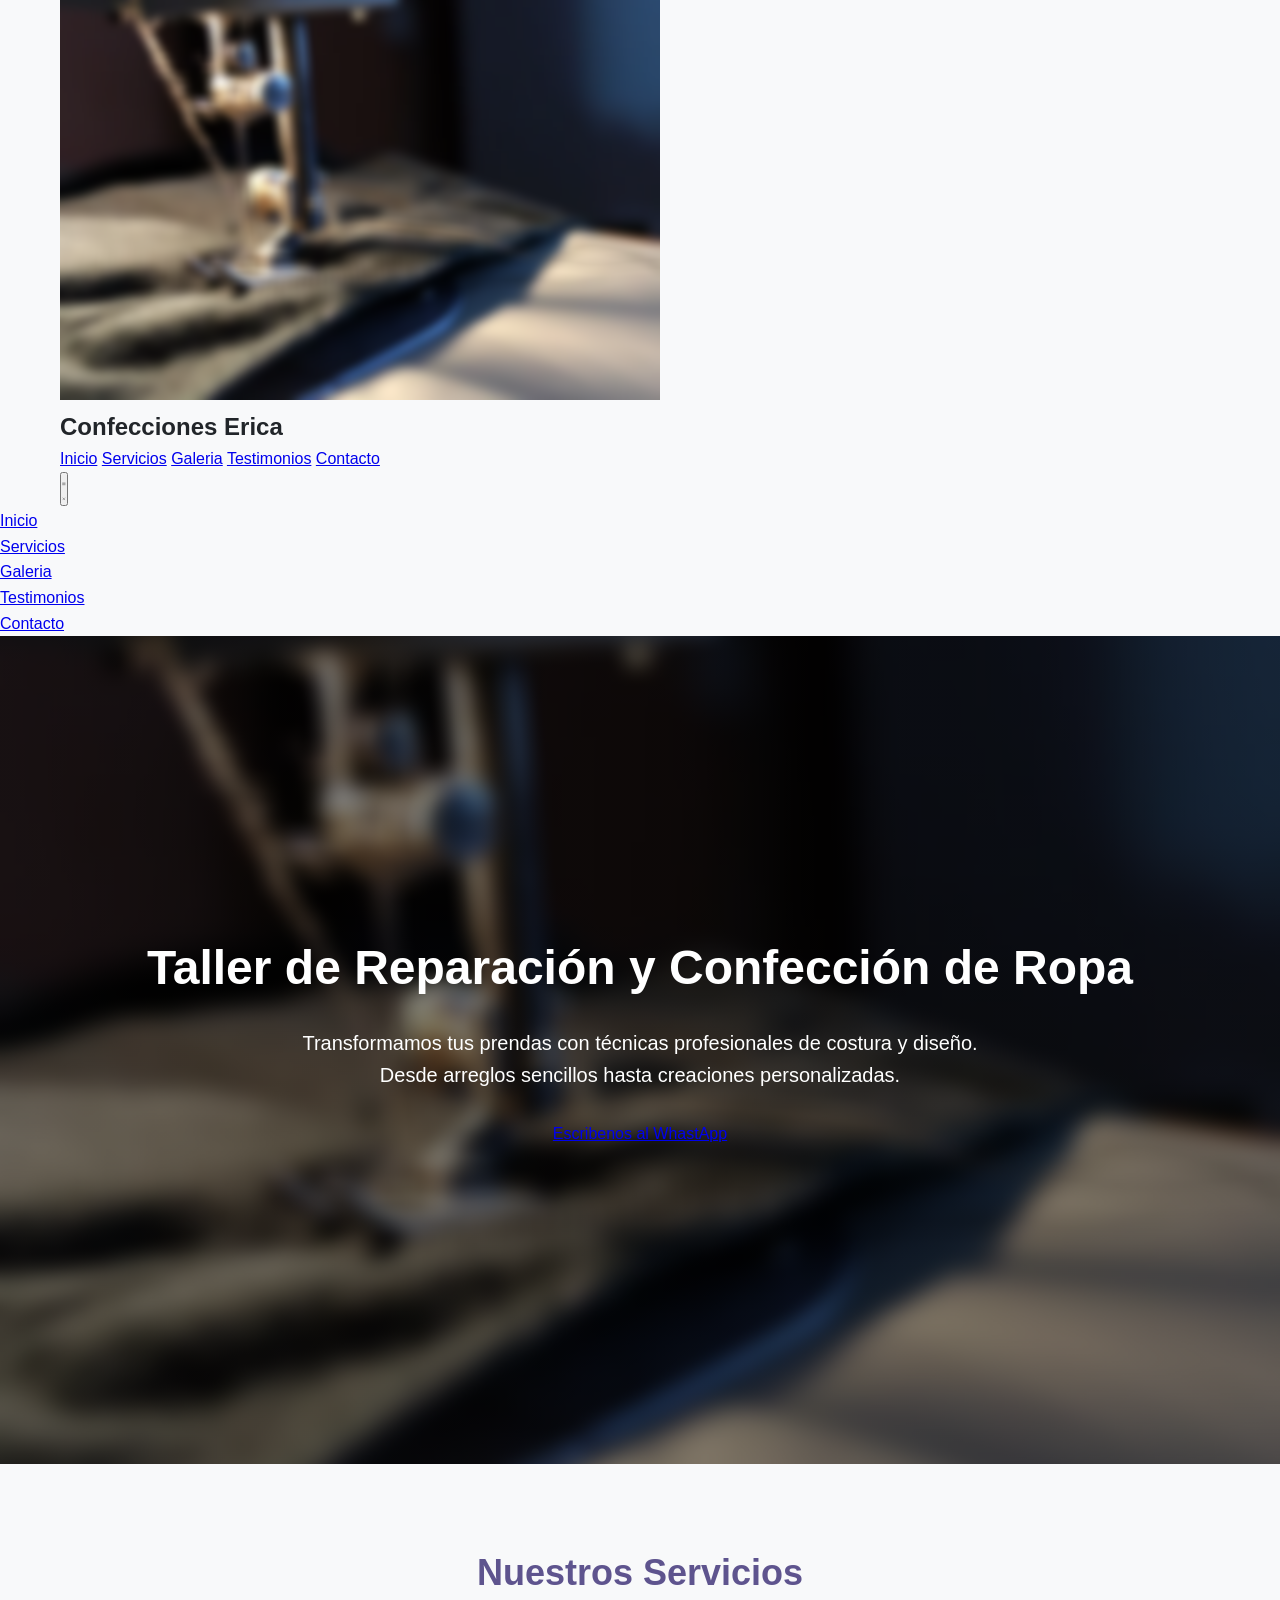
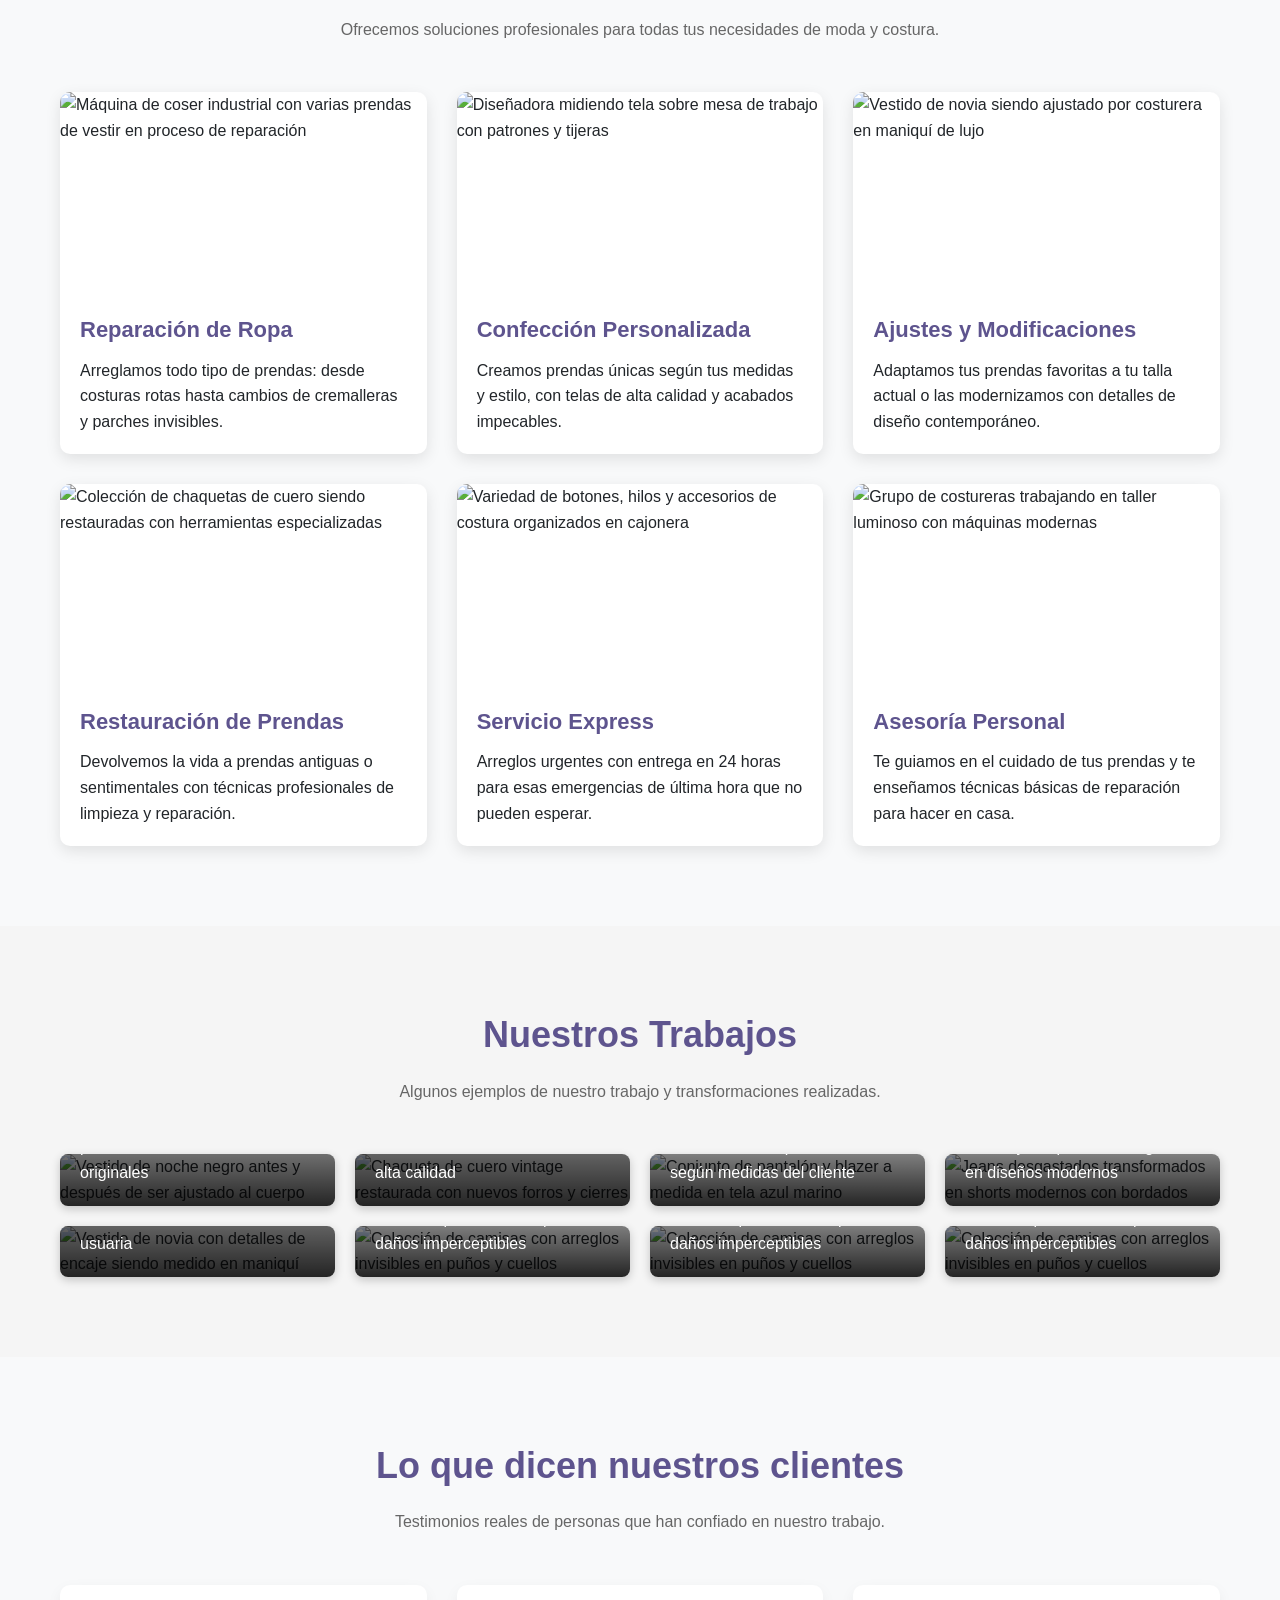
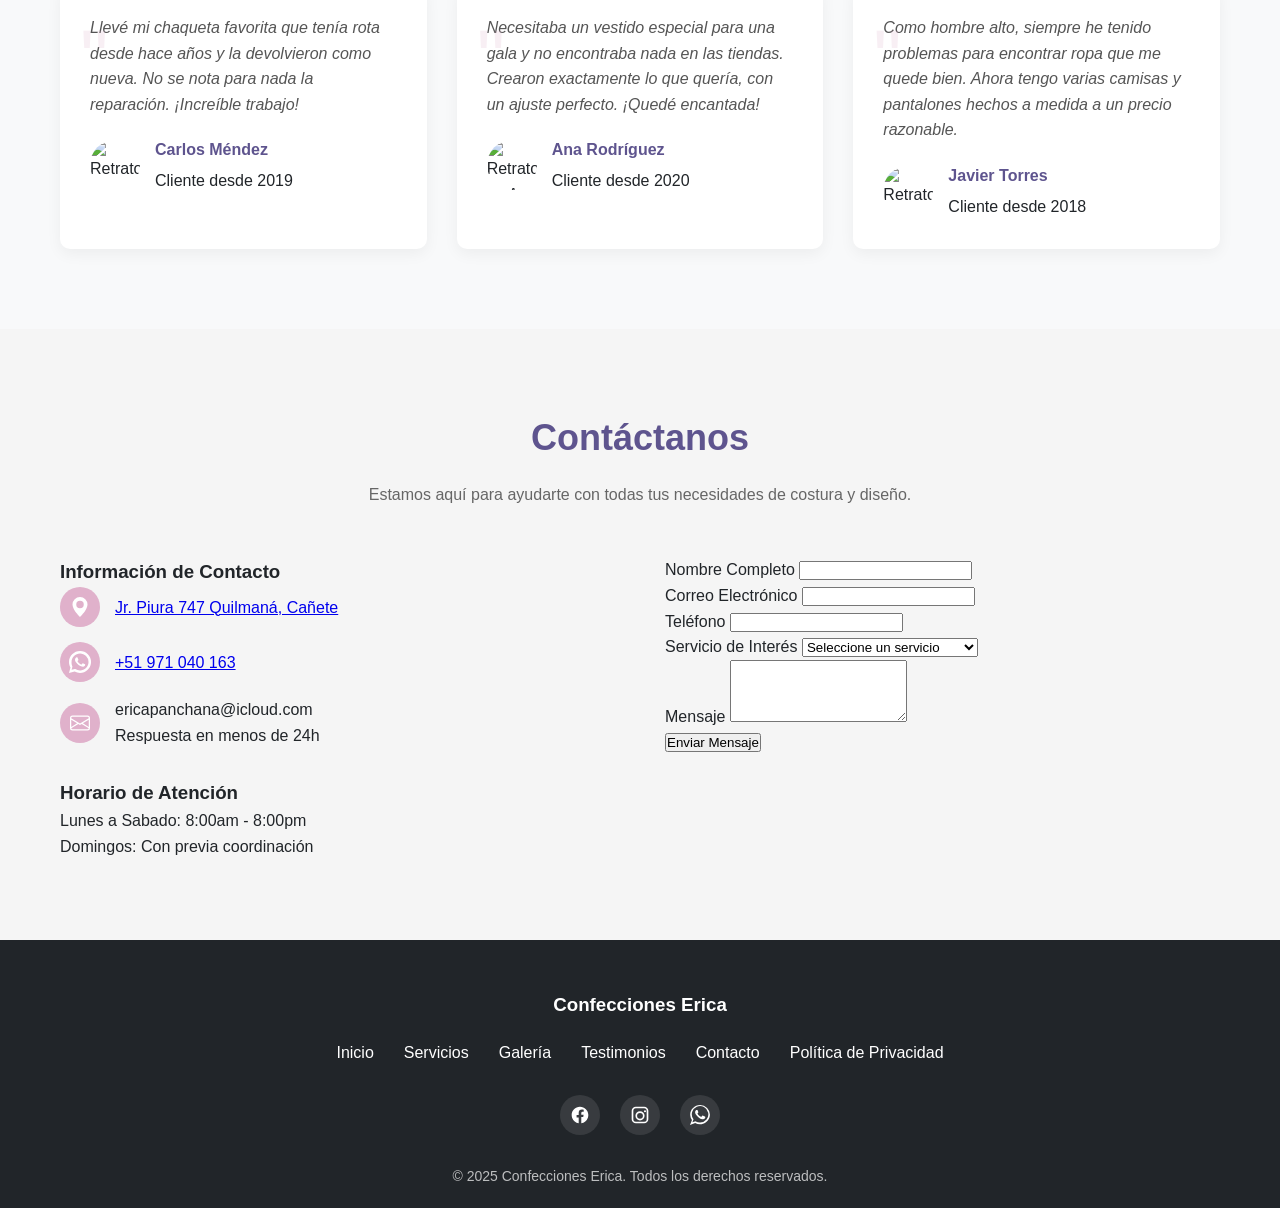
==== index.html @ e8f73a17 "update" ====
<!DOCTYPE html>
<html lang="es" class="scroll-smooth">
<head>
  <meta charset="UTF-8" />
  <meta name="viewport" content="width=device-width, initial-scale=1.0"/>
  <title>Confecciones Erica | Reparación y Confección de Ropa</title>
  <script src="https://cdn.tailwindcss.com"></script>
  <style>
    :root{
      --primary:#5e548e;--secondary:#9f86c0;--accent:#e0b1cb;--light:#f8f9fa;--dark:#212529;--success:#28a745;
      --header-h:72px;
    }
    *{margin:0;padding:0;box-sizing:border-box;font-family:'Segoe UI',Tahoma,Geneva,Verdana,sans-serif}
    body{line-height:1.6;color:var(--dark);background-color:var(--light)}
    .container{width:100%;max-width:1200px;margin:0 auto;padding:0 20px}

    /* Hero full alto y centrado */
    .hero{
      width:100%;
      min-height:calc(100vh - var(--header-h));
      padding:24px 0 48px;
      display:flex;align-items:center;justify-content:center;
      text-align:center;color:#fff;
      background:linear-gradient(rgba(0,0,0,.5),rgba(0,0,0,.5)),
      url('https://edwardmedran.github.io/ConfeccionesErica/img/fondoDifuminado.png') center/cover no-repeat;
    }
    .hero h1{font-size:48px;margin-bottom:20px}
    .hero p{font-size:20px;max-width:700px;margin:0 auto 30px}

    /* Secciones */
    .services{padding:80px 0}
    .section-title{text-align:center;margin-bottom:50px}
    .section-title h2{font-size:36px;color:var(--primary);margin-bottom:15px}
    .section-title p{color:#666;max-width:700px;margin:0 auto}

    .services-grid{display:grid;grid-template-columns:repeat(auto-fit,minmax(300px,1fr));gap:30px}
    .service-card{background:#fff;border-radius:10px;overflow:hidden;box-shadow:0 5px 15px rgba(0,0,0,.1);transition:transform .3s}
    .service-card:hover{transform:translateY(-10px)}
    .service-img{height:200px;overflow:hidden}
    .service-img img{width:100%;height:100%;object-fit:cover;transition:transform .5s}
    .service-card:hover .service-img img{transform:scale(1.1)}
    .service-content{padding:20px}
    .service-content h3{font-size:22px;margin-bottom:10px;color:var(--primary)}

    .gallery{padding:80px 0;background:#f5f5f5}
    .gallery-grid{display:grid;grid-template-columns:repeat(auto-fit,minmax(250px,1fr));gap:20px}
    .gallery-item{position:relative;overflow:hidden;border-radius:8px;box-shadow:0 3px 10px rgba(0,0,0,.2)}
    .gallery-item img{width:100%;height:250px;object-fit:cover;transition:transform .5s}
    .gallery-item:hover img{transform:scale(1.05)}
    .gallery-overlay{position:absolute;left:0;right:0;bottom:0;background:linear-gradient(transparent,rgba(0,0,0,.85));color:#fff;padding:20px; z-index: 10}
    .gallery-item:hover .gallery-overlay{transform:translateY(0)}

    .testimonials{padding:80px 0}
    .testimonial-grid{display:grid;grid-template-columns:repeat(auto-fit,minmax(300px,1fr));gap:30px}
    .testimonial-card{background:#fff;padding:30px;border-radius:10px;box-shadow:0 5px 15px rgba(0,0,0,.05);position:relative}
    .testimonial-card::before{content:'"';font-size:80px;color:var(--accent);position:absolute;top:10px;left:20px;opacity:.2}
    .testimonial-content{margin-bottom:20px;font-style:italic;color:#555}
    .testimonial-author{display:flex;align-items:center}
    .testimonial-author img{width:50px;height:50px;border-radius:50%;object-fit:cover;margin-right:15px}
    .author-info h4{color:var(--primary);margin-bottom:5px}

    .contact{padding:80px 0;background:#f5f5f5}
    .contact-container{display:grid;grid-template-columns:repeat(auto-fit,minmax(300px,1fr));gap:50px}
    .contact-info h3{font-size:24px;color:var(--primary);margin-bottom:20px}
    .contact-details{margin-bottom:30px}
    .contact-item{display:flex;align-items:center;margin-bottom:15px}
    .contact-icon{width:40px;height:40px;background:var(--accent);color:#fff;border-radius:50%;display:flex;align-items:center;justify-content:center;margin-right:15px}
    .contact-form input,.contact-form textarea{width:100%;padding:12px;margin-bottom:20px;border:1px solid #ddd;border-radius:5px;font-size:16px}
    .contact-form textarea{height:150px;resize:vertical}
    .contact-form h3{font-size:24px;color:var(--primary);margin-bottom:20px}

    footer{background:var(--dark);color:#fff;padding:50px 0 20px;text-align:center}
    .footer-links{display:flex;justify-content:center;list-style:none;margin-bottom:30px}
    .footer-links li{margin:0 15px}
    .footer-links a{color:#fff;text-decoration:none;transition:color .3s}
    .footer-links a:hover{color:var(--accent)}
    .social-links{display:flex;justify-content:center;margin-bottom:30px}
    .social-link{width:40px;height:40px;background:rgba(255,255,255,.1);border-radius:50%;display:flex;align-items:center;justify-content:center;margin:0 10px;color:#fff;text-decoration:none;transition:background-color .3s}
    .social-link:hover{background:var(--accent)}
    .copyright{color:rgba(255,255,255,.7);font-size:14px}

    /* móvil: todo en columna y centrado */
@media (max-width: 640px) {
  .footer-links {
    flex-direction: column;           /* apila los enlaces */
    align-items: center;
    gap: 10px;
    margin-bottom: 20px;
  }
}

    .custom-select {
    width: 100%;
    padding: 12px 16px;
    font-size: 16px;
    font-weight: 500;
    color: #333;
    background: #fff;
    border: 2px solid #e0b1cb;  /* rosado pastel */
    border-radius: 8px;
    outline: none;
    appearance: none; /* quita el estilo por defecto */
    -webkit-appearance: none;
    -moz-appearance: none;
    background-image: url("data:image/svg+xml;utf8,<svg fill='%239f86c0' height='24' viewBox='0 0 24 24' width='24' xmlns='http://www.w3.org/2000/svg'><path d='M7 10l5 5 5-5z'/></svg>");
    background-repeat: no-repeat;
    background-position: right 12px center;
    background-size: 20px;
    transition: all 0.3s ease;
  }

  .custom-select:focus {
    border-color: #9f86c0;  /* morado más fuerte */
    box-shadow: 0 0 6px rgba(159, 134, 192, 0.5);
  }

  .custom-select option {
    padding: 12px;
    }
  </style>
  
</head>
<body class="font-sans">
  <!-- Header/Navbar -->
  <nav class="fixed top-4  inset-x-0 max-w-6xl mx-auto bg-violet-500/60 text-white shadow-xl backdrop-blur-md z-50 ring-1 ring-black/10
            rounded-2xl">
    <div class="container mx-auto px-6 py-3 flex items-center justify-between">
      <div class="flex items-center gap-3">
        <img src="img/fondoDifuminado.png" alt="Logo Negociaciones Paola" class="h-10 w-auto object-contain"/>
        <h1 class="text-lg md:text-xl font-bold">Confecciones Erica</h1>
      </div>

      <!-- Links (desktop) -->
      <div class="hidden md:flex items-center space-x-8">
        <a href="#inicio" class="hover:text-blue-200">Inicio</a>
        <a href="#servicios" class="hover:text-blue-200">Servicios</a>
        <a href="#galeria" class="hover:text-blue-200">Galeria</a>
        <a href="#testimonios" class="hover:text-blue-200">Testimonios</a>
        <a href="#contacto" class="hover:text-blue-200">Contacto</a>
      </div>

  <!-- Botón (móvil) -->
      <button id="menu-toggle"
              class="md:hidden p-2 rounded hover:bg-white/10"
              aria-label="Abrir menú"
              aria-controls="mobile-menu"
              aria-expanded="false">
        <!-- Icono hamburguesa -->
        <svg id="icon-open" class="h-6 w-6" viewBox="0 0 24 24" fill="none" stroke="currentColor">
          <path stroke-linecap="round" stroke-width="2" d="M4 6h16M4 12h16M4 18h16"/>
        </svg>
        <!-- Icono X (cerrar) -->
        <svg id="icon-close" class="h-6 w-6 hidden" viewBox="0 0 24 24" fill="none" stroke="currentColor">
          <path stroke-linecap="round" stroke-width="2" d="M6 6l12 12M18 6l-12 12"/>
        </svg>
      </button>
    </div>
  </div>

  <!-- Panel móvil con transición -->
  <div id="mobile-menu"
       class="md:hidden overflow-hidden max-h-0 transition-all duration-1000 ease-in-out border-t border-white/10">
    <ul class="flex flex-col py-2 px-6 gap-2 bg-violet-200/60 text-gray-800">
      <li><a href="#inicio" class="block py-2 hover:text-teal-600 transform hover:scale-105 transition-all">Inicio</a></li>
      <li><a href="#servicios" class="block py-2 hover:text-teal-600 transform hover:scale-105 transition-all">Servicios</a></li>
      <li><a href="#galeria" class="block py-2 hover:text-teal-600 transform hover:scale-105 transition-all">Galeria</a></li>
      <li><a href="#testimonios" class="block py-2 hover:text-teal-600 transform hover:scale-105 transition-all">Testimonios</a></li>
      <li><a href="#contacto" class="block py-2 hover:text-teal-600 transform hover:scale-105 transition-all">Contacto</a></li>
    </ul>
  </div>
</nav>

<script>
  const toggleBtn   = document.getElementById("menu-toggle");
  const mobileMenu  = document.getElementById("mobile-menu");
  const iconOpen    = document.getElementById("icon-open");
  const iconClose   = document.getElementById("icon-close");
  const mobileLinks = mobileMenu.querySelectorAll('a');

  function toggleMenu(forceState) {
    const opening = forceState !== undefined ? forceState : mobileMenu.classList.contains('max-h-0');

    // Altura y opacidad
    mobileMenu.classList.toggle('max-h-0', !opening);
    mobileMenu.classList.toggle('opacity-0', !opening);
    mobileMenu.classList.toggle('max-h-[60vh]', opening); // altura animable suficiente
    mobileMenu.classList.toggle('opacity-100', opening);

    // Íconos y aria-expanded
    iconOpen.classList.toggle('hidden', opening);
    iconClose.classList.toggle('hidden', !opening);
    toggleBtn.setAttribute('aria-expanded', opening ? 'true' : 'false');
  }

  // Estado inicial (cerrado)
  mobileMenu.classList.add('max-h-0','opacity-0');
  mobileMenu.classList.remove('hidden'); // importante: no usar hidden para poder animar

  toggleBtn.addEventListener("click", () => toggleMenu());

  // Cerrar al hacer clic en un enlace (UX ✅)
  mobileLinks.forEach(link => link.addEventListener('click', () => toggleMenu(false)));

  // Respeta usuarios con "reduced motion"
  if (window.matchMedia('(prefers-reduced-motion: reduce)').matches) {
    mobileMenu.classList.remove('transition-all','duration-500','ease-in-out');
  }
</script>

  <!-- Hero -->
  <section class="hero" id="inicio">
    <div class="container">
      <h1>Taller de Reparación y Confección de Ropa</h1>
      <p>Transformamos tus prendas con técnicas profesionales de costura y diseño. Desde arreglos sencillos hasta creaciones personalizadas.</p>
      <a href="https://wa.me/51971040163?text=Hola,%20quiero%20más%20información%20sobre%20sus%20servicios" target="_blank" class="inline-block bg-[#5e548e] text-white font-medium px-6 py-3 rounded-lg shadow-md hover:bg-[#4a3f75] transition">Escribenos al WhastApp</a>
    </div>
  </section>

  <!-- Services -->
  <section class="services" id="servicios">
    <div class="container">
      <div class="section-title">
        <h2>Nuestros Servicios</h2>
        <p>Ofrecemos soluciones profesionales para todas tus necesidades de moda y costura.</p>
      </div>

      <div class="services-grid">
        <div class="service-card">
          <div class="service-img">
            <img src="https://storage.googleapis.com/workspace-0f70711f-8b4e-4d94-86f1-2a93ccde5887/image/69141fb9-5c8a-42b3-bade-f9a00cc67bc6.png" alt="Máquina de coser industrial con varias prendas de vestir en proceso de reparación"/>
          </div>
          <div class="service-content">
            <h3>Reparación de Ropa</h3>
            <p>Arreglamos todo tipo de prendas: desde costuras rotas hasta cambios de cremalleras y parches invisibles.</p>
          </div>
        </div>

        <div class="service-card">
          <div class="service-img">
            <img src="https://storage.googleapis.com/workspace-0f70711f-8b4e-4d94-86f1-2a93ccde5887/image/71051d64-187a-4e3e-9bc4-fefbc7d6d397.png" alt="Diseñadora midiendo tela sobre mesa de trabajo con patrones y tijeras"/>
          </div>
          <div class="service-content">
            <h3>Confección Personalizada</h3>
            <p>Creamos prendas únicas según tus medidas y estilo, con telas de alta calidad y acabados impecables.</p>
          </div>
        </div>

        <div class="service-card">
          <div class="service-img">
            <img src="https://storage.googleapis.com/workspace-0f70711f-8b4e-4d94-86f1-2a93ccde5887/image/7f2838b2-078b-4296-ad77-4e2d098655b8.png" alt="Vestido de novia siendo ajustado por costurera en maniquí de lujo"/>
          </div>
          <div class="service-content">
            <h3>Ajustes y Modificaciones</h3>
            <p>Adaptamos tus prendas favoritas a tu talla actual o las modernizamos con detalles de diseño contemporáneo.</p>
          </div>
        </div>

        <div class="service-card">
          <div class="service-img">
            <img src="https://storage.googleapis.com/workspace-0f70711f-8b4e-4d94-86f1-2a93ccde5887/image/f8b7284a-a72f-4a0c-abaf-aff731cfaf0e.png" alt="Colección de chaquetas de cuero siendo restauradas con herramientas especializadas"/>
          </div>
          <div class="service-content">
            <h3>Restauración de Prendas</h3>
            <p>Devolvemos la vida a prendas antiguas o sentimentales con técnicas profesionales de limpieza y reparación.</p>
          </div>
        </div>

        <div class="service-card">
          <div class="service-img">
            <img src="https://storage.googleapis.com/workspace-0f70711f-8b4e-4d94-86f1-2a93ccde5887/image/5764f198-d11d-4039-b1f5-6b6e32eca08e.png" alt="Variedad de botones, hilos y accesorios de costura organizados en cajonera"/>
          </div>
          <div class="service-content">
            <h3>Servicio Express</h3>
            <p>Arreglos urgentes con entrega en 24 horas para esas emergencias de última hora que no pueden esperar.</p>
          </div>
        </div>

        <div class="service-card">
          <div class="service-img">
            <img src="https://storage.googleapis.com/workspace-0f70711f-8b4e-4d94-86f1-2a93ccde5887/image/102d710e-a36a-4d22-a892-29d745401474.png" alt="Grupo de costureras trabajando en taller luminoso con máquinas modernas"/>
          </div>
          <div class="service-content">
            <h3>Asesoría Personal</h3>
            <p>Te guiamos en el cuidado de tus prendas y te enseñamos técnicas básicas de reparación para hacer en casa.</p>
          </div>
        </div>
      </div>
    </div>
  </section>

  <!-- Gallery -->
  <section class="gallery" id="galeria">
    <div class="container">
      <div class="section-title">
        <h2>Nuestros Trabajos</h2>
        <p>Algunos ejemplos de nuestro trabajo y transformaciones realizadas.</p>
      </div>

      <div class="gallery-grid">
        <div class="gallery-item">
          <img src="https://storage.googleapis.com/workspace-0f70711f-8b4e-4d94-86f1-2a93ccde5887/image/98dd50e7-1edd-41a8-98df-c44f11f018d4.png" alt="Vestido de noche negro antes y después de ser ajustado al cuerpo"/>
          <div class="gallery-overlay">
            <h3>Ajuste de Vestido</h3><p>Reducción de talla con preservación de detalles originales</p>
          </div>
        </div>

        <div class="gallery-item">
          <img src="https://storage.googleapis.com/workspace-0f70711f-8b4e-4d94-86f1-2a93ccde5887/image/50b3dd4a-a2dd-4428-8fd0-b0d7c3b6de7e.png" alt="Chaqueta de cuero vintage restaurada con nuevos forros y cierres"/>
          <div class="gallery-overlay">
            <h3>Restauración de Chaqueta</h3><p>Reemplazo de forro y cremalleras con materiales de alta calidad</p>
          </div>
        </div>

        <div class="gallery-item">
          <img src="https://storage.googleapis.com/workspace-0f70711f-8b4e-4d94-86f1-2a93ccde5887/image/50e14ee8-dc6e-4191-9a0a-9710426ec008.png" alt="Conjunto de pantalón y blazer a medida en tela azul marino"/>
          <div class="gallery-overlay">
            <h3>Traje a Medida</h3><p>Confección completa desde cero según medidas del cliente</p>
          </div>
        </div>

        <div class="gallery-item">
          <img src="https://storage.googleapis.com/workspace-0f70711f-8b4e-4d94-86f1-2a93ccde5887/image/24baa4e2-af39-4bc6-8ad0-534cc67ebbce.png" alt="Jeans desgastados transformados en shorts modernos con bordados"/>
          <div class="gallery-overlay">
            <h3>Transformación Creativa</h3><p>Reciclaje de prendas antiguas en diseños modernos</p>
          </div>
        </div>

        <div class="gallery-item">
          <img src="https://storage.googleapis.com/workspace-0f70711f-8b4e-4d94-86f1-2a93ccde5887/image/ffceb206-136f-4a9e-97e8-538343df4fc9.png" alt="Vestido de novia con detalles de encaje siendo medido en maniquí"/>
          <div class="gallery-overlay">
            <h3>Ajuste de Vestido de Novia</h3><p>Modificaciones para adaptar vestido heredado a nueva usuaria</p>
          </div>
        </div>

        <div class="gallery-item">
          <img src="https://storage.googleapis.com/workspace-0f70711f-8b4e-4d94-86f1-2a93ccde5887/image/d8676454-e3f6-4c3e-9f61-6f70b4daa255.png" alt="Colección de camisas con arreglos invisibles en puños y cuellos"/>
          <div class="gallery-overlay">
            <h3>Reparaciones Invisibles</h3><p>Técnicas profesionales para daños imperceptibles</p>
          </div>
        </div>

        <div class="gallery-item">
          <img src="https://storage.googleapis.com/workspace-0f70711f-8b4e-4d94-86f1-2a93ccde5887/image/d8676454-e3f6-4c3e-9f61-6f70b4daa255.png" alt="Colección de camisas con arreglos invisibles en puños y cuellos"/>
          <div class="gallery-overlay">
            <h3>Reparaciones Invisibles</h3><p>Técnicas profesionales para daños imperceptibles</p>
          </div>
        </div>

        <div class="gallery-item">
          <img src="https://storage.googleapis.com/workspace-0f70711f-8b4e-4d94-86f1-2a93ccde5887/image/d8676454-e3f6-4c3e-9f61-6f70b4daa255.png" alt="Colección de camisas con arreglos invisibles en puños y cuellos"/>
          <div class="gallery-overlay">
            <h3>Reparaciones Invisibles</h3><p>Técnicas profesionales para daños imperceptibles</p>
          </div>
        </div>
      </div>
    </div>
  </section>

  <!-- Testimonials -->
  <section class="testimonials" id="testimonios">
    <div class="container">
      <div class="section-title">
        <h2>Lo que dicen nuestros clientes</h2>
        <p>Testimonios reales de personas que han confiado en nuestro trabajo.</p>
      </div>

      <div class="testimonial-grid">
        <div class="testimonial-card">
          <div class="testimonial-content">
            <p>Llevé mi chaqueta favorita que tenía rota desde hace años y la devolvieron como nueva. No se nota para nada la reparación. ¡Increíble trabajo!</p>
          </div>
          <div class="testimonial-author">
            <img src="https://storage.googleapis.com/workspace-0f70711f-8b4e-4d94-86f1-2a93ccde5887/image/6fc406f8-cfd8-4bcc-96a7-c9e2056e3f99.png" alt="Retrato de Carlos Mendez, cliente satisfecho sonriendo"/>
            <div class="author-info"><h4>Carlos Méndez</h4><p>Cliente desde 2019</p></div>
          </div>
        </div>

        <div class="testimonial-card">
          <div class="testimonial-content">
            <p>Necesitaba un vestido especial para una gala y no encontraba nada en las tiendas. Crearon exactamente lo que quería, con un ajuste perfecto. ¡Quedé encantada!</p>
          </div>
          <div class="testimonial-author">
            <img src="https://storage.googleapis.com/workspace-0f70711f-8b4e-4d94-86f1-2a93ccde5887/image/a9432b9a-e750-4522-abe8-91ebbad4c0fb.png" alt="Retrato de Ana Rodríguez, clienta elegante con vestido de fiesta"/>
            <div class="author-info"><h4>Ana Rodríguez</h4><p>Cliente desde 2020</p></div>
          </div>
        </div>

        <div class="testimonial-card">
          <div class="testimonial-content">
            <p>Como hombre alto, siempre he tenido problemas para encontrar ropa que me quede bien. Ahora tengo varias camisas y pantalones hechos a medida a un precio razonable.</p>
          </div>
          <div class="testimonial-author">
            <img src="https://storage.googleapis.com/workspace-0f70711f-8b4e-4d94-86f1-2a93ccde5887/image/4ebcbeda-4438-491e-9d74-97ad702db1aa.png" alt="Retrato de Javier Torres, cliente alto con traje a medida"/>
            <div class="author-info"><h4>Javier Torres</h4><p>Cliente desde 2018</p></div>
          </div>
        </div>
      </div>
    </div>
  </section>

  <!-- Contact -->
  <section class="contact" id="contacto">
    <div class="container">
      <div class="section-title">
        <h2>Contáctanos</h2>
        <p>Estamos aquí para ayudarte con todas tus necesidades de costura y diseño.</p>
      </div>

      <div class="contact-container">
        <div class="relative mx-auto max-w-5xl px-8">
          <h3 class="text-xl font-bold mb-4">Información de Contacto</h3>

          <div class="contact-details">
            <div class="contact-item">
              <div class="contact-icon">
                <svg xmlns="http://www.w3.org/2000/svg" width="20" height="20" fill="currentColor" viewBox="0 0 16 16"><path d="M8 16s6-5.686 6-10A6 6 0 0 0 2 6c0 4.314 6 10 6 10zm0-7a3 3 0 1 1 0-6 3 3 0 0 1 0 6z"/></svg>
              </div>
              <div><a href="https://maps.app.goo.gl/V3Wpr2tpYiz35BMc8" target="_blank">Jr. Piura 747 Quilmaná, Cañete</a></div>
            </div>

            <div class="contact-item">
        <div class="contact-icon">
            <!-- Logo WhatsApp corregido -->
            <svg xmlns="http://www.w3.org/2000/svg" width="22" height="22" fill="currentColor" viewBox="0 0 24 24">
                <path d="M20.52 3.48A11.91 11.91 0 0 0 12.04 0C5.39 0 .01 5.38.01 12.02c0 2.12.55 4.19 1.59 6.01L0 24l6.15-1.6a11.94 11.94 0 0 0 5.89 1.52h.01c6.63 0 12.01-5.38 12.01-12.01 0-3.2-1.25-6.21-3.54-8.43zM12.05 21.2c-1.85 0-3.66-.5-5.23-1.44l-.37-.22-3.64.95.97-3.55-.24-.37A9.18 9.18 0 0 1 2.8 12c0-5.1 4.15-9.25 9.25-9.25 2.47 0 4.78.96 6.52 2.69a9.17 9.17 0 0 1 2.73 6.56c0 5.1-4.15 9.2-9.25 9.2zm5.14-6.9c-.28-.14-1.64-.81-1.89-.9-.25-.09-.43-.14-.61.14-.18.28-.7.9-.86 1.09-.16.19-.32.21-.6.07-1.65-.82-2.74-1.46-3.84-3.31-.29-.5.29-.46.83-1.52.09-.19.05-.36-.02-.5-.07-.14-.61-1.46-.83-2-.22-.53-.45-.46-.61-.47-.16-.01-.34-.01-.52-.01a1 1 0 0 0-.73.34c-.25.27-.95.93-.95 2.26 0 1.33.97 2.62 1.11 2.8.14.19 1.91 2.92 4.63 4.09.65.28 1.16.45 1.55.58.65.2 1.25.17 1.72.1.53-.08 1.64-.67 1.87-1.31.23-.64.23-1.19.16-1.31-.07-.12-.25-.19-.53-.33z"/>
            </svg>
        </div>
        <div>
    <a href="https://wa.me/51971040163?text=Hola,%20quiero%20más%20información%20sobre%20sus%20servicios" target="_blank" rel="noopener">
      +51 971 040 163
    </a>
  </div>
</div>


            <div class="contact-item">
              <div class="contact-icon">
                <svg xmlns="http://www.w3.org/2000/svg" width="20" height="20" fill="currentColor" viewBox="0 0 16 16"><path d="M0 4a2 2 0 0 1 2-2h12a2 2 0 0 1 2 2v8a2 2 0 0 1-2 2H2a2 2 0 0 1-2-2V4Zm2-1a1 1 0 0 0-1 1v.217l7 4.2 7-4.2V4a1 1 0 0 0-1-1H2Zm13 2.383-4.708 2.825L15 11.105V5.383Zm-.034 6.876-5.64-3.471L8 9.583l-1.326-.795-5.64 3.47A1 1 0 0 0 2 13h12a1 1 0 0 0 .966-.741ZM1 11.105l4.708-2.897L1 5.383v5.722Z"/></svg>
              </div>
              <div>
                <p>ericapanchana@icloud.com</p>
                <p>Respuesta en menos de 24h</p>
              </div>
            </div>
          </div>

          <h3 class="text-xl font-bold mb-4">Horario de Atención</h3>
          <p>Lunes a Sabado: 8:00am - 8:00pm</p>
          <p>Domingos: Con previa coordinación</p>
        </div>

        <div>
          <form class="space-y-6" id="contactForm" action="" method="POST">
            <div>
              <label for="name" class="block text-sm font-medium mb-1">Nombre Completo</label>
              <input id="name" type="text" class="w-full px-4 py-2 rounded-lg text-gray-900 bg-white border border-gray-300 focus:outline-none focus:ring-2 focus:ring-violet-500" required>
            </div>
            <div>
              <label for="email" class="block text-sm font-medium mb-1">Correo Electrónico</label>
              <input id="email" type="email" class="w-full px-4 py-2 rounded-lg text-gray-900 bg-white border border-gray-300 focus:outline-none focus:ring-2 focus:ring-violet-500" required>
            </div>
            <div>
              <label for="phone" class="block text-sm font-medium mb-1">Teléfono</label>
              <input id="phone" type="tel" class="w-full px-4 py-2 rounded-lg text-gray-900 bg-white border border-gray-300 focus:outline-none focus:ring-2 focus:ring-violet-500" required>
            </div>
            <div>
              <label for="service" class="block text-sm font-medium mb-1">Servicio de Interés</label>
              <select id="service" class="w-full px-4 py-2 rounded-lg text-gray-900 bg-white border border-gray-300 focus:outline-none focus:ring-2 focus:ring-violet-500" required>
                <option value="">Seleccione un servicio</option>
                <option value="Transporte en Bus">Reparación de ropa</option>
                <option value="vehiculo pequeno">Confección personalizada</option>
                <option value="Transporte para eventos">Ajustes y Modificaciones</option>
                <option value="Otro servico">Restauración de Prendas</option>
                <option value="Otro servico">Asesoría personal</option>
                <option value="Otro servico">Otro</option>
              </select>
            </div>
            <div>
              <label for="message" class="block text-sm font-medium mb-1">Mensaje</label>
              <textarea id="message" rows="4" class="w-full px-4 py-2 rounded-lg text-gray-900 bg-white border border-gray-300 focus:outline-none focus:ring-2 focus:ring-violet-500" required></textarea>
            </div>

            <!-- Opcional: asunto y destino visibles en el correo -->
                    <input type="hidden" name="_subject" value="Mensaje de un nuevo Cliente desde tu Pagina Web!!!">
                    <input type="hidden" name="_replyto">

            <button type="submit" class="bg-violet-400 hover:bg-violet-700 text-white font-bold py-3 px-6 rounded-lg transition duration-300 w-full">Enviar Mensaje</button>
             <p id="formMsg" style="margin-top:10px; text-align: center;"></p>
          </form>
        </div>
      </div>
    </div>
  </section>

  <!-- Footer -->
  <footer>
    <div class="container">
      <div class="logo" style="color:#fff;margin-bottom:20px"><h3 class="text-xl font-bold mt-8 mb-4">Confecciones Erica</h3></div>
      <ul class="footer-links">
        <li><a href="#inicio">Inicio</a></li>
        <li><a href="#servicios">Servicios</a></li>
        <li><a href="#galeria">Galería</a></li>
        <li><a href="#testimonios">Testimonios</a></li>
        <li><a href="#contacto">Contacto</a></li>
        <li><a href="#">Política de Privacidad</a></li>
      </ul>
      <div class="social-links">
  <!-- Facebook -->
  <a href="https://www.facebook.com/erica.panchana" target="_blank" rel="noopener" class="social-link" aria-label="Facebook">
    <svg xmlns="http://www.w3.org/2000/svg" width="20" height="20" viewBox="0 0 24 24" fill="currentColor" aria-hidden="true">
      <path d="M22 12.06C22 6.48 17.52 2 11.94 2S2 6.48 2 12.06c0 5.02 3.66 9.19 8.44 9.94v-7.03H7.9v-2.9h2.54V9.41c0-2.5 1.49-3.88 3.77-3.88 1.09 0 2.23.2 2.23.2v2.45h-1.26c-1.24 0-1.63.77-1.63 1.56v1.87h2.78l-.44 2.9h-2.34V22c4.78-.75 8.44-4.92 8.44-9.94Z"/>
    </svg>
  </a>

  <!-- Instagram -->
  <a href="https://www.instagram.com/ericapanchanatorres/" target="_blank" rel="noopener" class="social-link" aria-label="Instagram">
    <svg xmlns="http://www.w3.org/2000/svg" width="20" height="20" viewBox="0 0 24 24" fill="currentColor" aria-hidden="true">
      <path d="M7 2h10a5 5 0 0 1 5 5v10a5 5 0 0 1-5 5H7a5 5 0 0 1-5-5V7a5 5 0 0 1 5-5Zm0 2a3 3 0 0 0-3 3v10a3 3 0 0 0 3 3h10a3 3 0 0 0 3-3V7a3 3 0 0 0-3-3H7Zm5 3.5A5.5 5.5 0 1 1 6.5 13 5.5 5.5 0 0 1 12 7.5Zm0 2A3.5 3.5 0 1 0 15.5 13 3.5 3.5 0 0 0 12 9.5ZM18 6.25a1.25 1.25 0 1 1-1.25 1.25A1.25 1.25 0 0 1 18 6.25Z"/>
    </svg>
  </a>

  <!-- WhatsApp -->
  <a href="https://wa.me/51971040163?text=Hola,%20quiero%20más%20información%20sobre%20sus%20servicios" target="_blank" rel="noopener" class="social-link" aria-label="WhatsApp">
    <svg xmlns="http://www.w3.org/2000/svg" width="20" height="20" viewBox="0 0 24 24" fill="currentColor" aria-hidden="true">
      <path d="M20.52 3.48A11.94 11.94 0 0 0 12.04 0C5.48.03.2 5.31.22 11.87A11.8 11.8 0 0 0 2.4 18L0 24l6.2-2.33a11.86 11.86 0 0 0 5.83 1.52h.01c6.56-.02 11.84-5.3 11.86-11.86A11.83 11.83 0 0 0 20.52 3.48ZM12 21.05h-.01a9.94 9.94 0 0 1-5.07-1.38l-.36-.21-3.69 1.38 1.37-3.6-.24-.37A9.92 9.92 0 1 1 12 21.05Zm5.49-7.45c-.3-.15-1.77-.87-2.05-.97s-.48-.15-.68.15-.78.97-.96 1.17-.36.22-.66.07a8.15 8.15 0 0 1-2.4-1.48 8.96 8.96 0 0 1-1.66-2.07c-.17-.3 0-.46.13-.6.13-.13.3-.34.45-.52.15-.17.2-.3.3-.5.1-.2.05-.37 0-.52s-.6-1.45-.83-1.98c-.22-.52-.45-.45-.63-.46l-.54-.01c-.2 0-.52.07-.79.37s-1.04 1.02-1.04 2.49 1.07 2.89 1.22 3.09 2.11 3.23 5.11 4.52c.72.31 1.29.51 1.73.64.73.23 1.39.2 1.91.12.58-.09 1.8-.73 2.05-1.43.25-.7.25-1.31.17-1.45-.08-.14-.28-.2-.59-.35Z"/>
    </svg>
  </a>
</div>

      <p class="copyright">© 2025 Confecciones Erica. Todos los derechos reservados.</p>
    </div>
  </footer>

   <!-- Scrip para enviar correo a Mama -->
   <script>
    const form = document.getElementById('contactForm');
    const msg  = document.getElementById('formMsg');

    form.addEventListener('submit', async (e) => {
      e.preventDefault();

      try {
        const res = await fetch(form.action, {
          method: 'POST',
          body: new FormData(form),
          headers: { 'Accept': 'application/json' }
        });

        if (res.ok) {
          form.reset();
          msg.textContent = '¡Gracias! Tu mensaje fue enviado con éxito.';
          msg.style.color = '#2e7d32';
        } else {
          const data = await res.json().catch(()=> ({}));
          msg.textContent = data?.errors?.[0]?.message || 'Ocurrió un error al enviar. Intenta nuevamente.';
          msg.style.color = '#c62828';
        }
      } catch (err) {
        msg.textContent = 'No hay conexión. Intenta nuevamente.';
        msg.style.color = '#c62828';
      }
    });

        const fd = new FormData(form);
        fd.set('_replyto', form.elements.email.value); // usa el correo que escribe el usuario
    </script>

  <script>
    // Smooth scroll
    document.querySelectorAll('a[href^="#"]').forEach(a=>{
      a.addEventListener('click',e=>{
        const id=a.getAttribute('href'); if(!id||id==='#') return;
        e.preventDefault();
        document.querySelector(id)?.scrollIntoView({behavior:'smooth'});
      });
    });

    // Form
    document.getElementById('contactForm').addEventListener('submit',e=>{
      e.preventDefault(); alert('Gracias por tu mensaje. Nos pondremos en contacto contigo pronto.'); e.target.reset();
    });

    // Menú móvil
    const btn = document.getElementById('menuToggle');
    const panel = document.getElementById('mobileMenu');
    btn.addEventListener('click',()=>{
      const open = panel.classList.toggle('open');
      btn.setAttribute('aria-expanded', open ? 'true':'false');
    });
    panel.querySelectorAll('a').forEach(link=>{
      link.addEventListener('click',()=>{
        panel.classList.remove('open');
        btn.setAttribute('aria-expanded','false');
      });
    });
  </script>
</body>
</html>
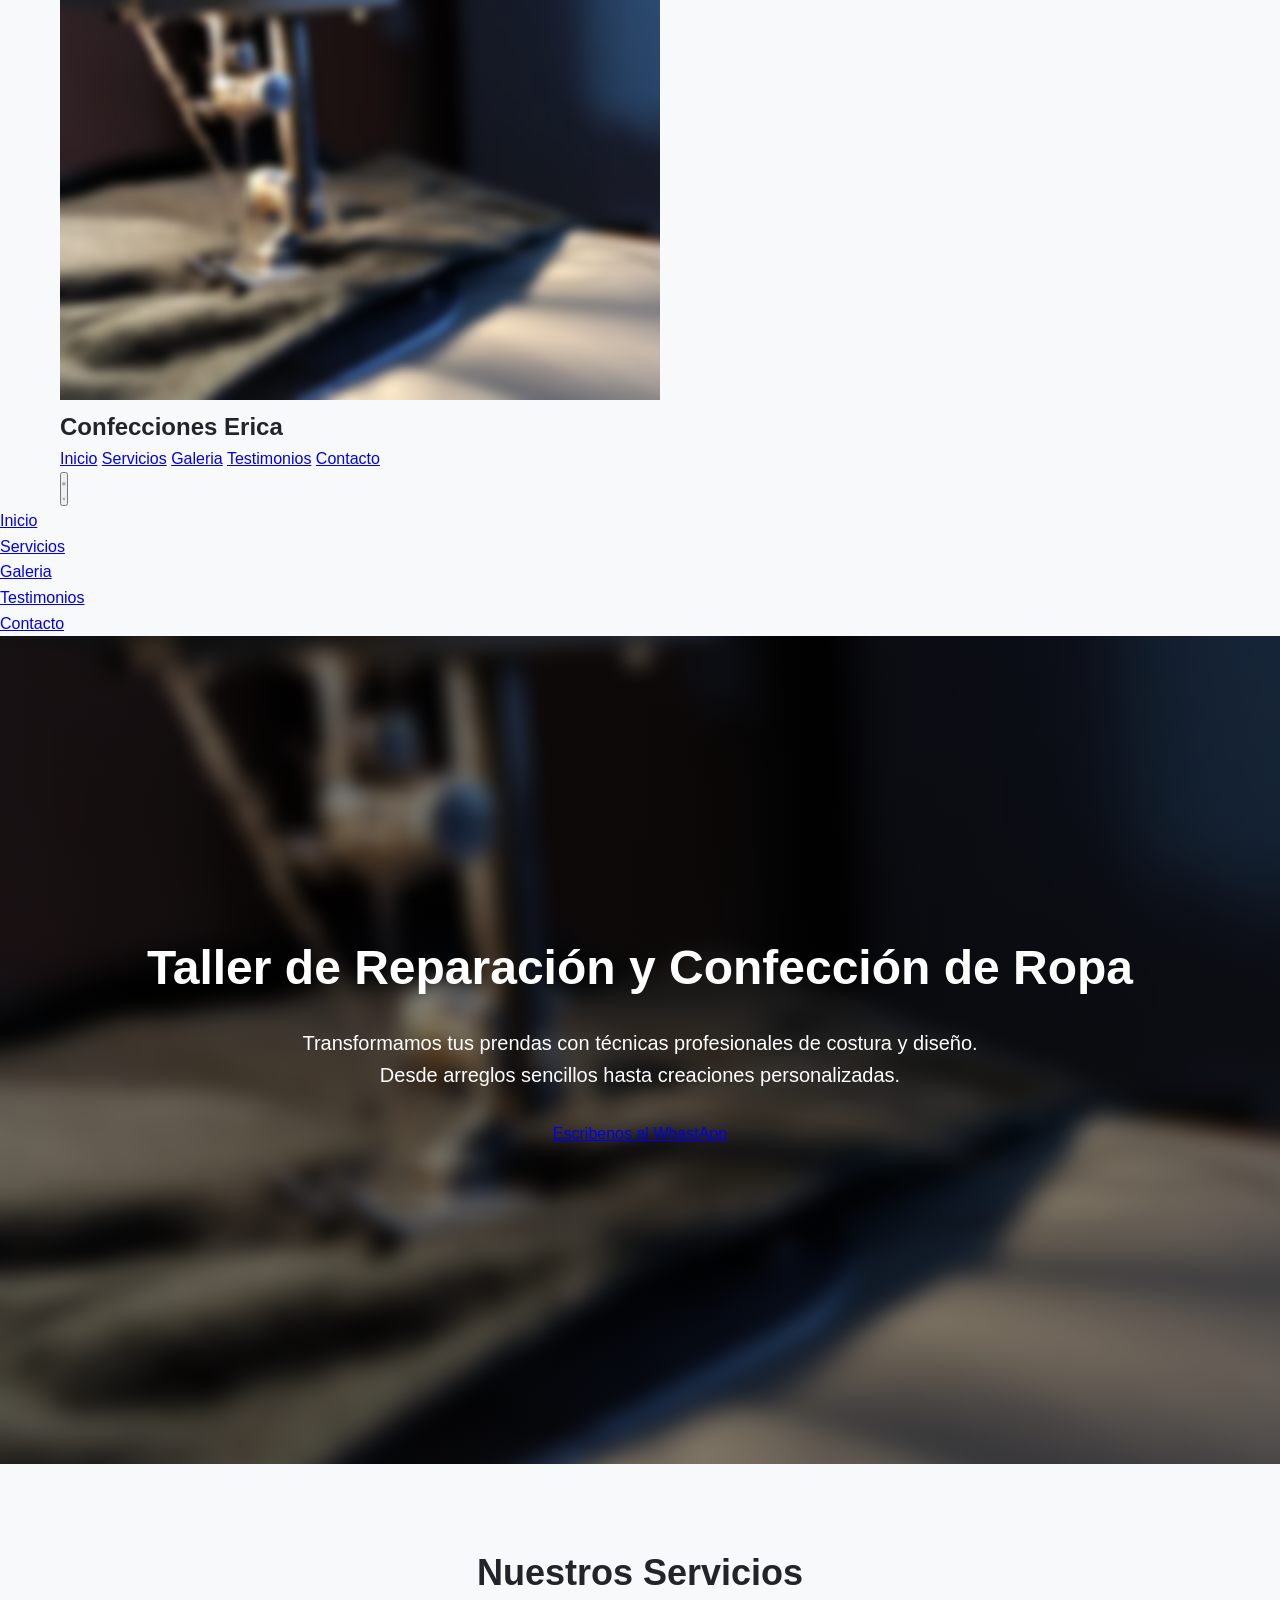
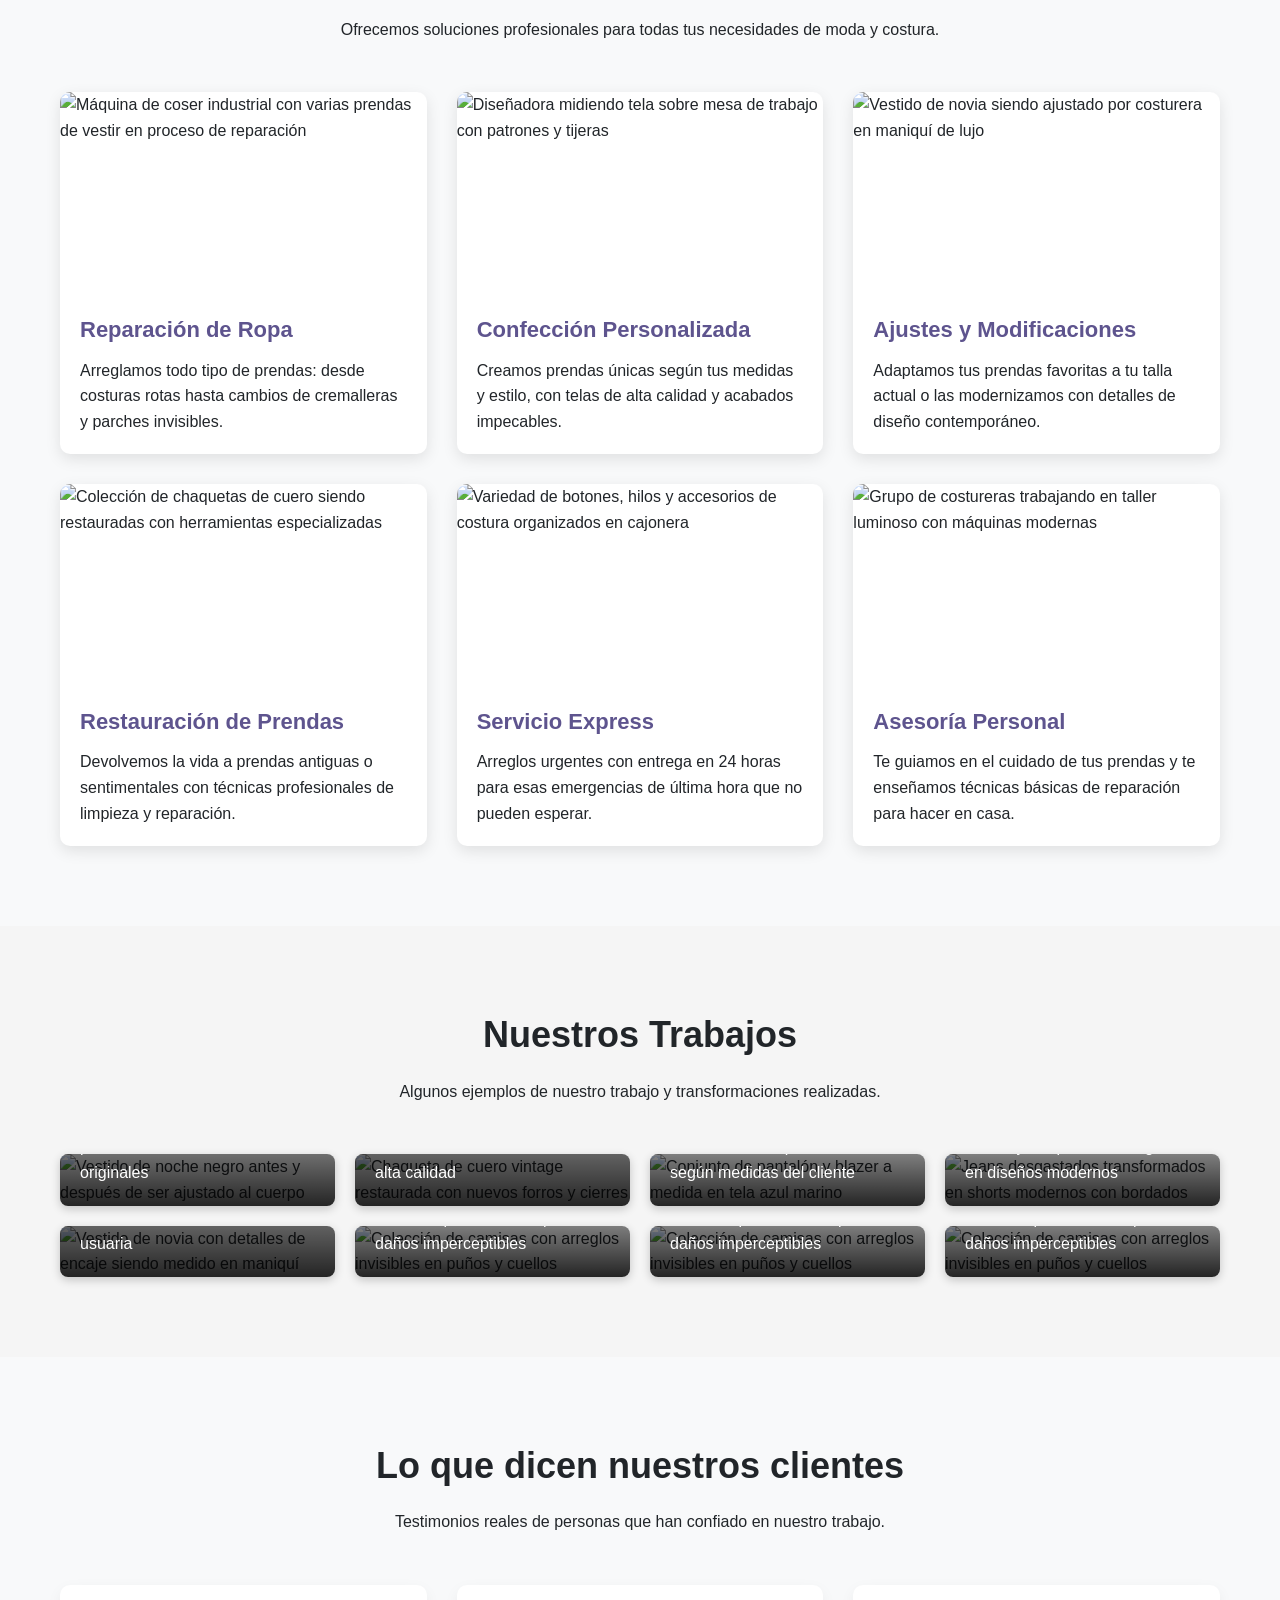
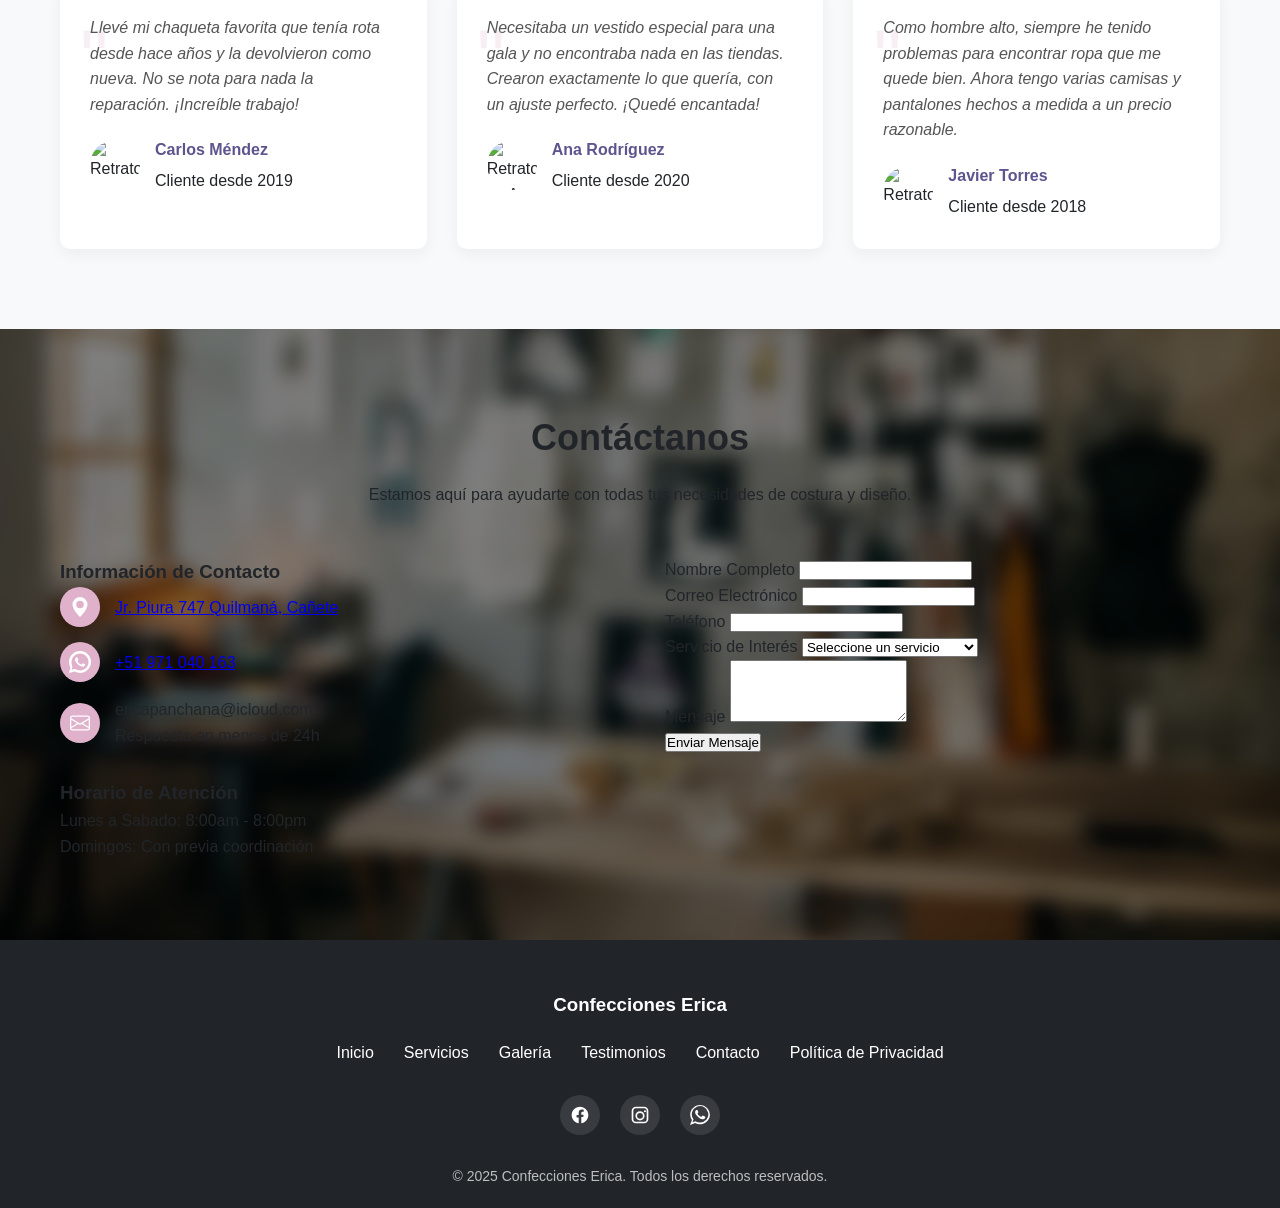
==== commit 5159217f: "Fondo contacto" ====
--- a/index.html
+++ b/index.html
@@ -30,8 +30,8 @@
     /* Secciones */
     .services{padding:80px 0}
     .section-title{text-align:center;margin-bottom:50px}
-    .section-title h2{font-size:36px;color:var(--primary);margin-bottom:15px}
-    .section-title p{color:#666;max-width:700px;margin:0 auto}
+    .section-title h2{font-size:36px;margin-bottom:15px}
+    .section-title p{max-width:700px;margin:0 auto}
 
     .services-grid{display:grid;grid-template-columns:repeat(auto-fit,minmax(300px,1fr));gap:30px}
     .service-card{background:#fff;border-radius:10px;overflow:hidden;box-shadow:0 5px 15px rgba(0,0,0,.1);transition:transform .3s}
@@ -59,9 +59,28 @@
     .testimonial-author img{width:50px;height:50px;border-radius:50%;object-fit:cover;margin-right:15px}
     .author-info h4{color:var(--primary);margin-bottom:5px}
 
-    .contact{padding:80px 0;background:#f5f5f5}
+.contact {
+  position: relative;
+  padding: 80px 0;
+  background: url("img/fondoDifuminado2.png") center/cover no-repeat;
+}
+
+/* Capa de oscurecimiento */
+.contact::before {
+  content: "";
+  position: absolute;
+  inset: 0;
+  background: rgba(0,0,0,0.5); /* 50% negro encima */
+  z-index: 1;
+}
+
+/* Asegura que el contenido esté encima del overlay */
+.contact > * {
+  position: relative;
+  z-index: 2;
+}
     .contact-container{display:grid;grid-template-columns:repeat(auto-fit,minmax(300px,1fr));gap:50px}
-    .contact-info h3{font-size:24px;color:var(--primary);margin-bottom:20px}
+    .contact-info h3{font-size:24px;color:#fff;margin-bottom:20px}
     .contact-details{margin-bottom:30px}
     .contact-item{display:flex;align-items:center;margin-bottom:15px}
     .contact-icon{width:40px;height:40px;background:var(--accent);color:#fff;border-radius:50%;display:flex;align-items:center;justify-content:center;margin-right:15px}
@@ -220,8 +239,8 @@
   <section class="services" id="servicios">
     <div class="container">
       <div class="section-title">
-        <h2>Nuestros Servicios</h2>
-        <p>Ofrecemos soluciones profesionales para todas tus necesidades de moda y costura.</p>
+        <h2 class="text-[#ada6cc]">Nuestros Servicios</h2>
+        <p class="text-[#9e9e9e]">Ofrecemos soluciones profesionales para todas tus necesidades de moda y costura.</p>
       </div>
 
       <div class="services-grid">
@@ -292,8 +311,8 @@
   <section class="gallery" id="galeria">
     <div class="container">
       <div class="section-title">
-        <h2>Nuestros Trabajos</h2>
-        <p>Algunos ejemplos de nuestro trabajo y transformaciones realizadas.</p>
+        <h2 class="text-[#ada6cc]">Nuestros Trabajos</h2>
+        <p class="text-[#9e9e9e]">Algunos ejemplos de nuestro trabajo y transformaciones realizadas.</p>
       </div>
 
       <div class="gallery-grid">
@@ -360,8 +379,8 @@
   <section class="testimonials" id="testimonios">
     <div class="container">
       <div class="section-title">
-        <h2>Lo que dicen nuestros clientes</h2>
-        <p>Testimonios reales de personas que han confiado en nuestro trabajo.</p>
+        <h2 class="text-[#ada6cc]">Lo que dicen nuestros clientes</h2>
+        <p class="text-[#9e9e9e]">Testimonios reales de personas que han confiado en nuestro trabajo.</p>
       </div>
 
       <div class="testimonial-grid">
@@ -402,20 +421,20 @@
   <section class="contact" id="contacto">
     <div class="container">
       <div class="section-title">
-        <h2>Contáctanos</h2>
-        <p>Estamos aquí para ayudarte con todas tus necesidades de costura y diseño.</p>
+        <h2 class="text-white">Contáctanos</h2>
+        <p class="text-white">Estamos aquí para ayudarte con todas tus necesidades de costura y diseño.</p>
       </div>
 
       <div class="contact-container">
         <div class="relative mx-auto max-w-5xl px-8">
-          <h3 class="text-xl font-bold mb-4">Información de Contacto</h3>
+          <h3 class="text-xl font-bold mb-4 text-white">Información de Contacto</h3>
 
           <div class="contact-details">
             <div class="contact-item">
               <div class="contact-icon">
                 <svg xmlns="http://www.w3.org/2000/svg" width="20" height="20" fill="currentColor" viewBox="0 0 16 16"><path d="M8 16s6-5.686 6-10A6 6 0 0 0 2 6c0 4.314 6 10 6 10zm0-7a3 3 0 1 1 0-6 3 3 0 0 1 0 6z"/></svg>
               </div>
-              <div><a href="https://maps.app.goo.gl/V3Wpr2tpYiz35BMc8" target="_blank">Jr. Piura 747 Quilmaná, Cañete</a></div>
+              <div><a class="text-white" href="https://maps.app.goo.gl/V3Wpr2tpYiz35BMc8" target="_blank">Jr. Piura 747 Quilmaná, Cañete</a></div>
             </div>
 
             <div class="contact-item">
@@ -426,7 +445,7 @@
             </svg>
         </div>
         <div>
-    <a href="https://wa.me/51971040163?text=Hola,%20quiero%20más%20información%20sobre%20sus%20servicios" target="_blank" rel="noopener">
+    <a class="text-white" href="https://wa.me/51971040163?text=Hola,%20quiero%20más%20información%20sobre%20sus%20servicios" target="_blank" rel="noopener">
       +51 971 040 163
     </a>
   </div>
@@ -438,33 +457,33 @@
                 <svg xmlns="http://www.w3.org/2000/svg" width="20" height="20" fill="currentColor" viewBox="0 0 16 16"><path d="M0 4a2 2 0 0 1 2-2h12a2 2 0 0 1 2 2v8a2 2 0 0 1-2 2H2a2 2 0 0 1-2-2V4Zm2-1a1 1 0 0 0-1 1v.217l7 4.2 7-4.2V4a1 1 0 0 0-1-1H2Zm13 2.383-4.708 2.825L15 11.105V5.383Zm-.034 6.876-5.64-3.471L8 9.583l-1.326-.795-5.64 3.47A1 1 0 0 0 2 13h12a1 1 0 0 0 .966-.741ZM1 11.105l4.708-2.897L1 5.383v5.722Z"/></svg>
               </div>
               <div>
-                <p>ericapanchana@icloud.com</p>
-                <p>Respuesta en menos de 24h</p>
+                <p class="text-white">ericapanchana@icloud.com</p>
+                <p class="text-white">Respuesta en menos de 24h</p>
               </div>
             </div>
           </div>
 
-          <h3 class="text-xl font-bold mb-4">Horario de Atención</h3>
-          <p>Lunes a Sabado: 8:00am - 8:00pm</p>
-          <p>Domingos: Con previa coordinación</p>
+          <h3 class="text-xl font-bold mb-4 text-white">Horario de Atención</h3>
+          <p class="text-white">Lunes a Sabado: 8:00am - 8:00pm</p>
+          <p class="text-white">Domingos: Con previa coordinación</p>
         </div>
 
         <div>
           <form class="space-y-6" id="contactForm" action="" method="POST">
             <div>
-              <label for="name" class="block text-sm font-medium mb-1">Nombre Completo</label>
+              <label for="name" class="block text-sm font-medium mb-1 text-white">Nombre Completo</label>
               <input id="name" type="text" class="w-full px-4 py-2 rounded-lg text-gray-900 bg-white border border-gray-300 focus:outline-none focus:ring-2 focus:ring-violet-500" required>
             </div>
             <div>
-              <label for="email" class="block text-sm font-medium mb-1">Correo Electrónico</label>
+              <label for="email" class="block text-sm font-medium mb-1 text-white">Correo Electrónico</label>
               <input id="email" type="email" class="w-full px-4 py-2 rounded-lg text-gray-900 bg-white border border-gray-300 focus:outline-none focus:ring-2 focus:ring-violet-500" required>
             </div>
             <div>
-              <label for="phone" class="block text-sm font-medium mb-1">Teléfono</label>
+              <label for="phone" class="block text-sm font-medium mb-1 text-white">Teléfono</label>
               <input id="phone" type="tel" class="w-full px-4 py-2 rounded-lg text-gray-900 bg-white border border-gray-300 focus:outline-none focus:ring-2 focus:ring-violet-500" required>
             </div>
             <div>
-              <label for="service" class="block text-sm font-medium mb-1">Servicio de Interés</label>
+              <label for="service" class="block text-sm font-medium mb-1 text-white">Servicio de Interés</label>
               <select id="service" class="w-full px-4 py-2 rounded-lg text-gray-900 bg-white border border-gray-300 focus:outline-none focus:ring-2 focus:ring-violet-500" required>
                 <option value="">Seleccione un servicio</option>
                 <option value="Transporte en Bus">Reparación de ropa</option>
@@ -476,7 +495,7 @@
               </select>
             </div>
             <div>
-              <label for="message" class="block text-sm font-medium mb-1">Mensaje</label>
+              <label for="message" class="block text-sm font-medium mb-1 text-white">Mensaje</label>
               <textarea id="message" rows="4" class="w-full px-4 py-2 rounded-lg text-gray-900 bg-white border border-gray-300 focus:outline-none focus:ring-2 focus:ring-violet-500" required></textarea>
             </div>
 
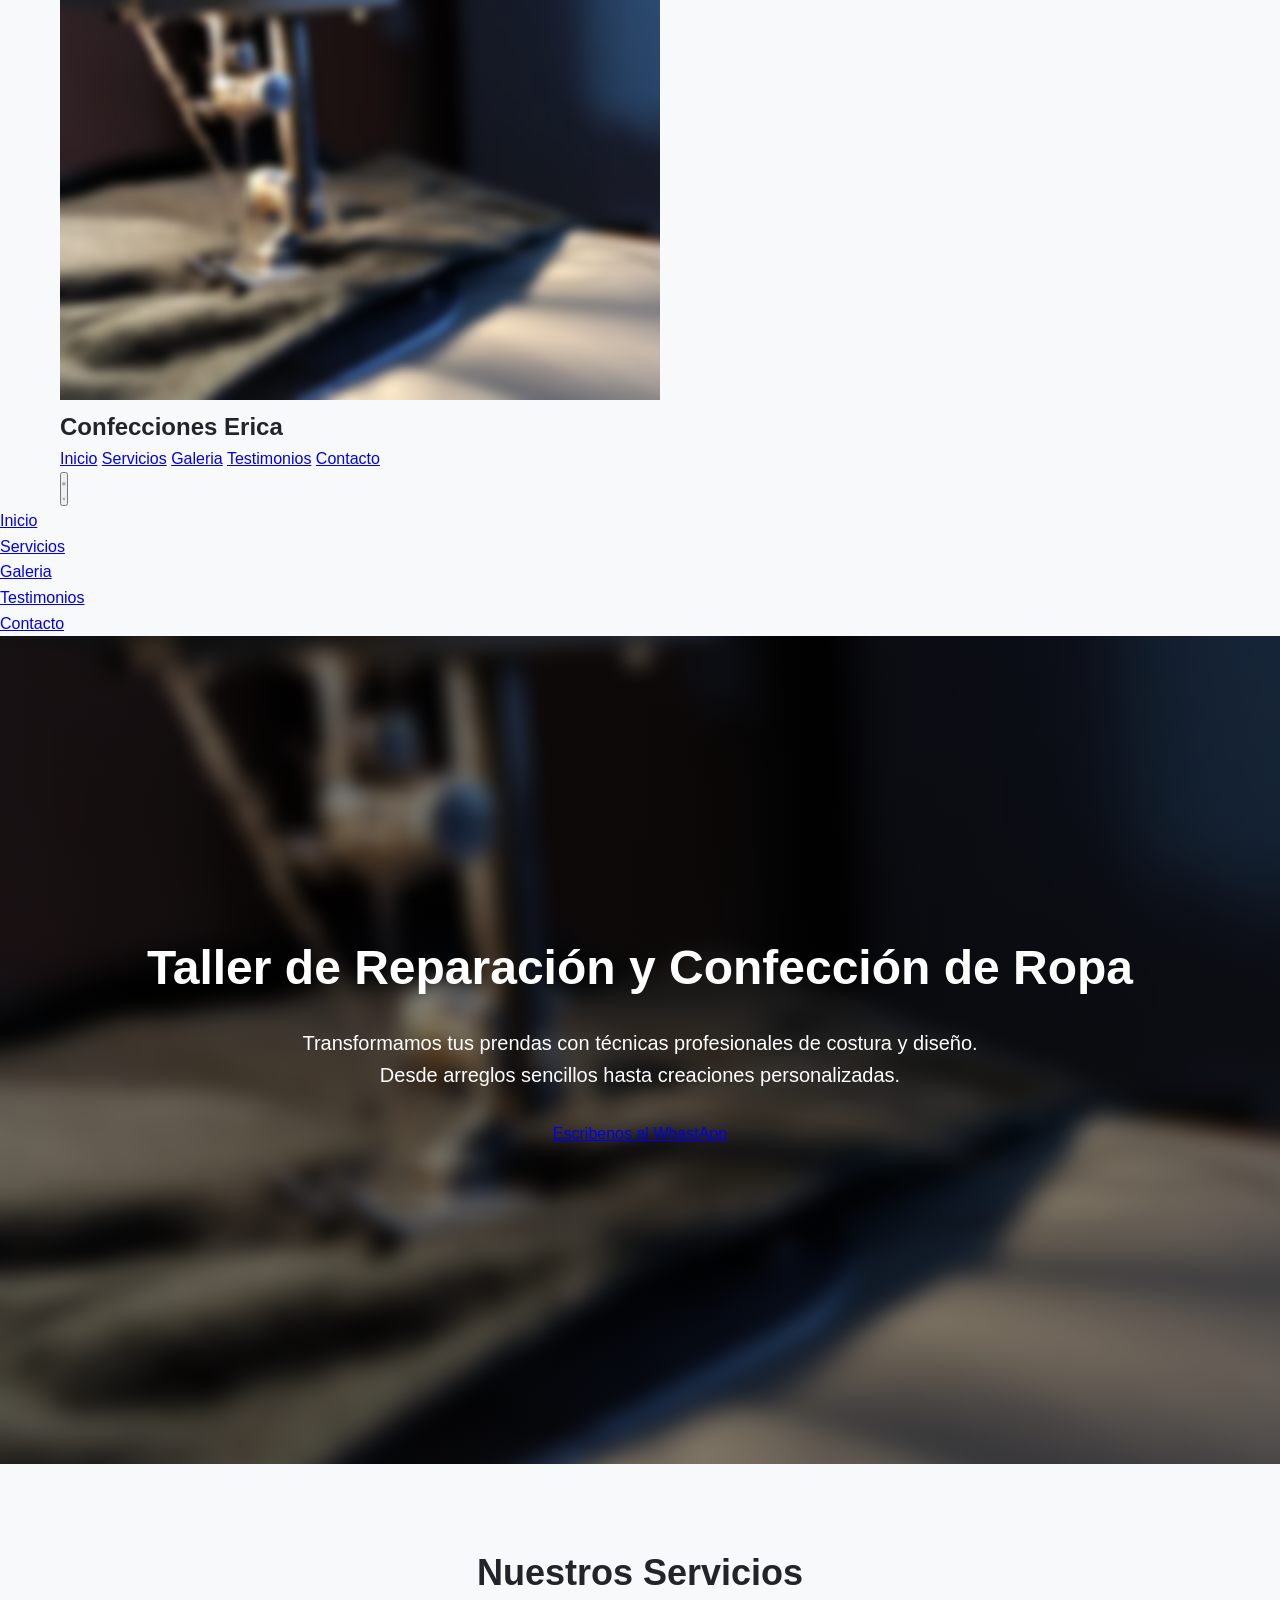
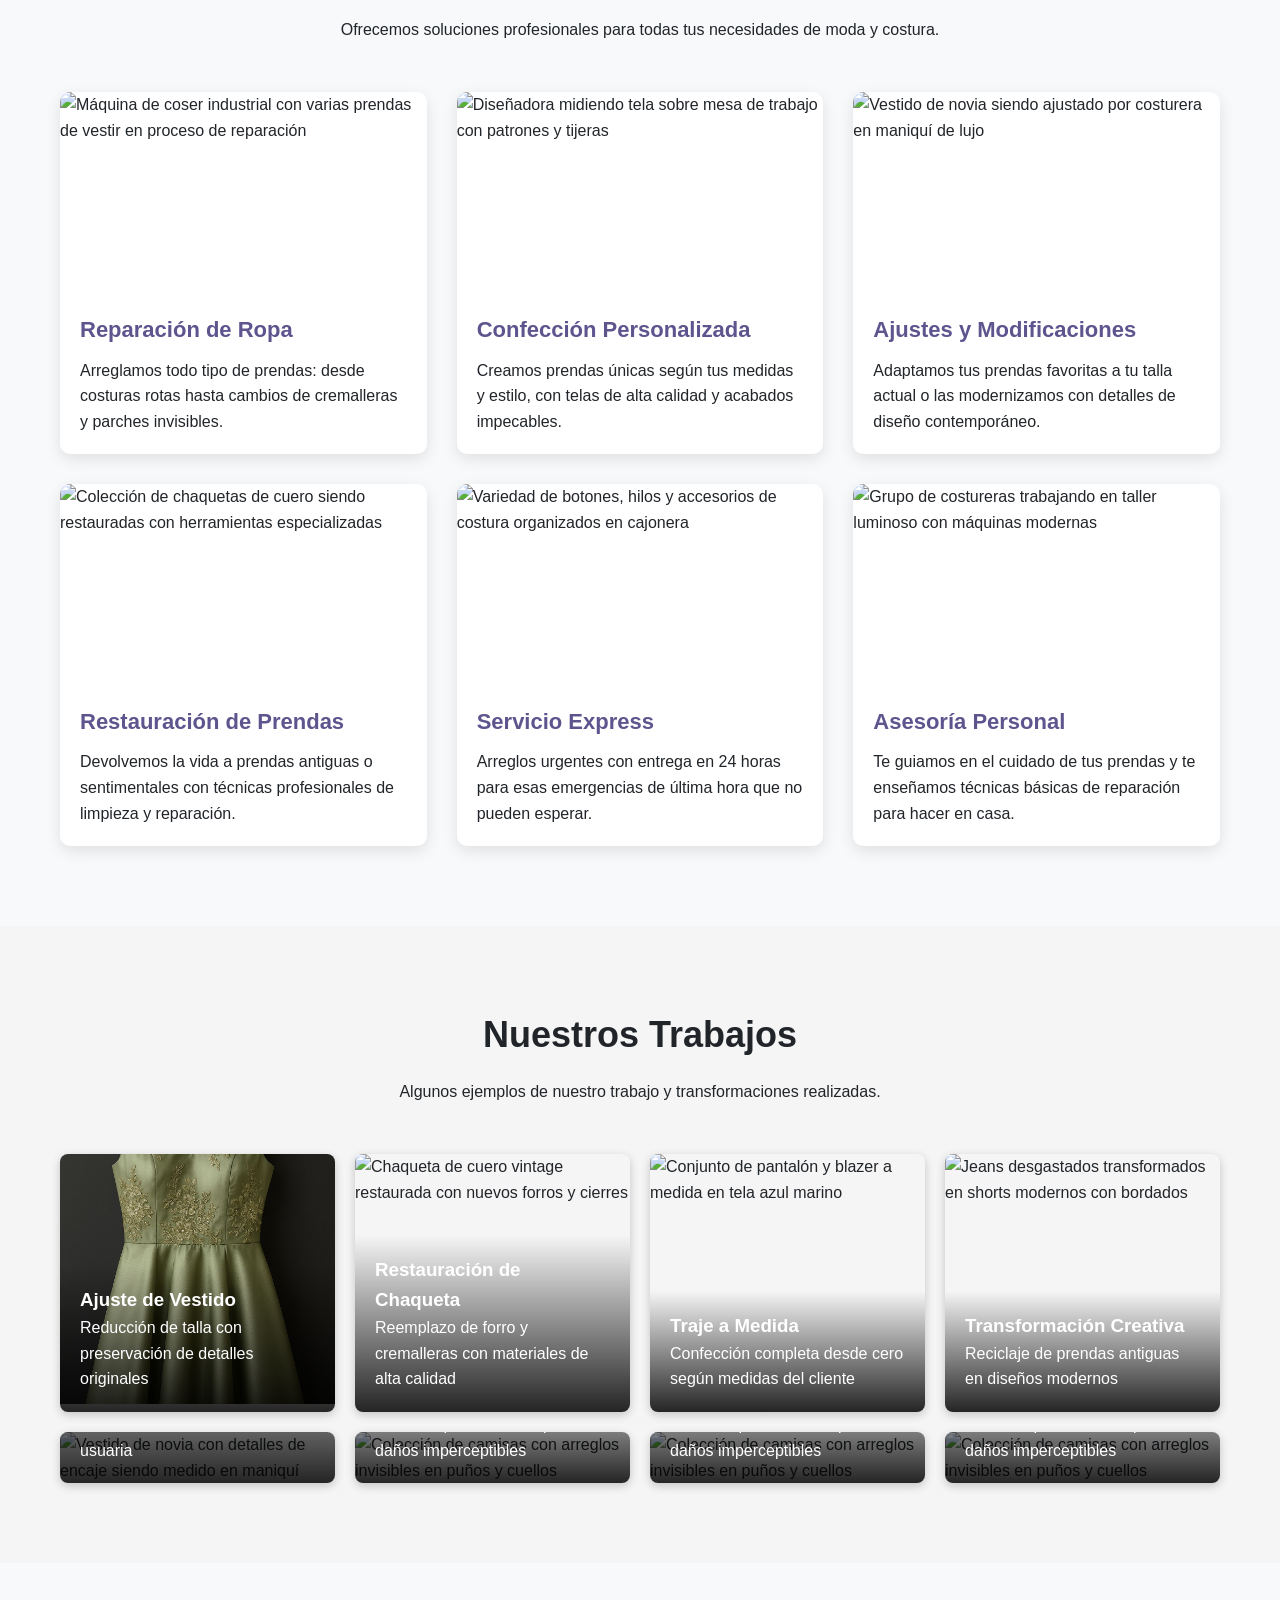
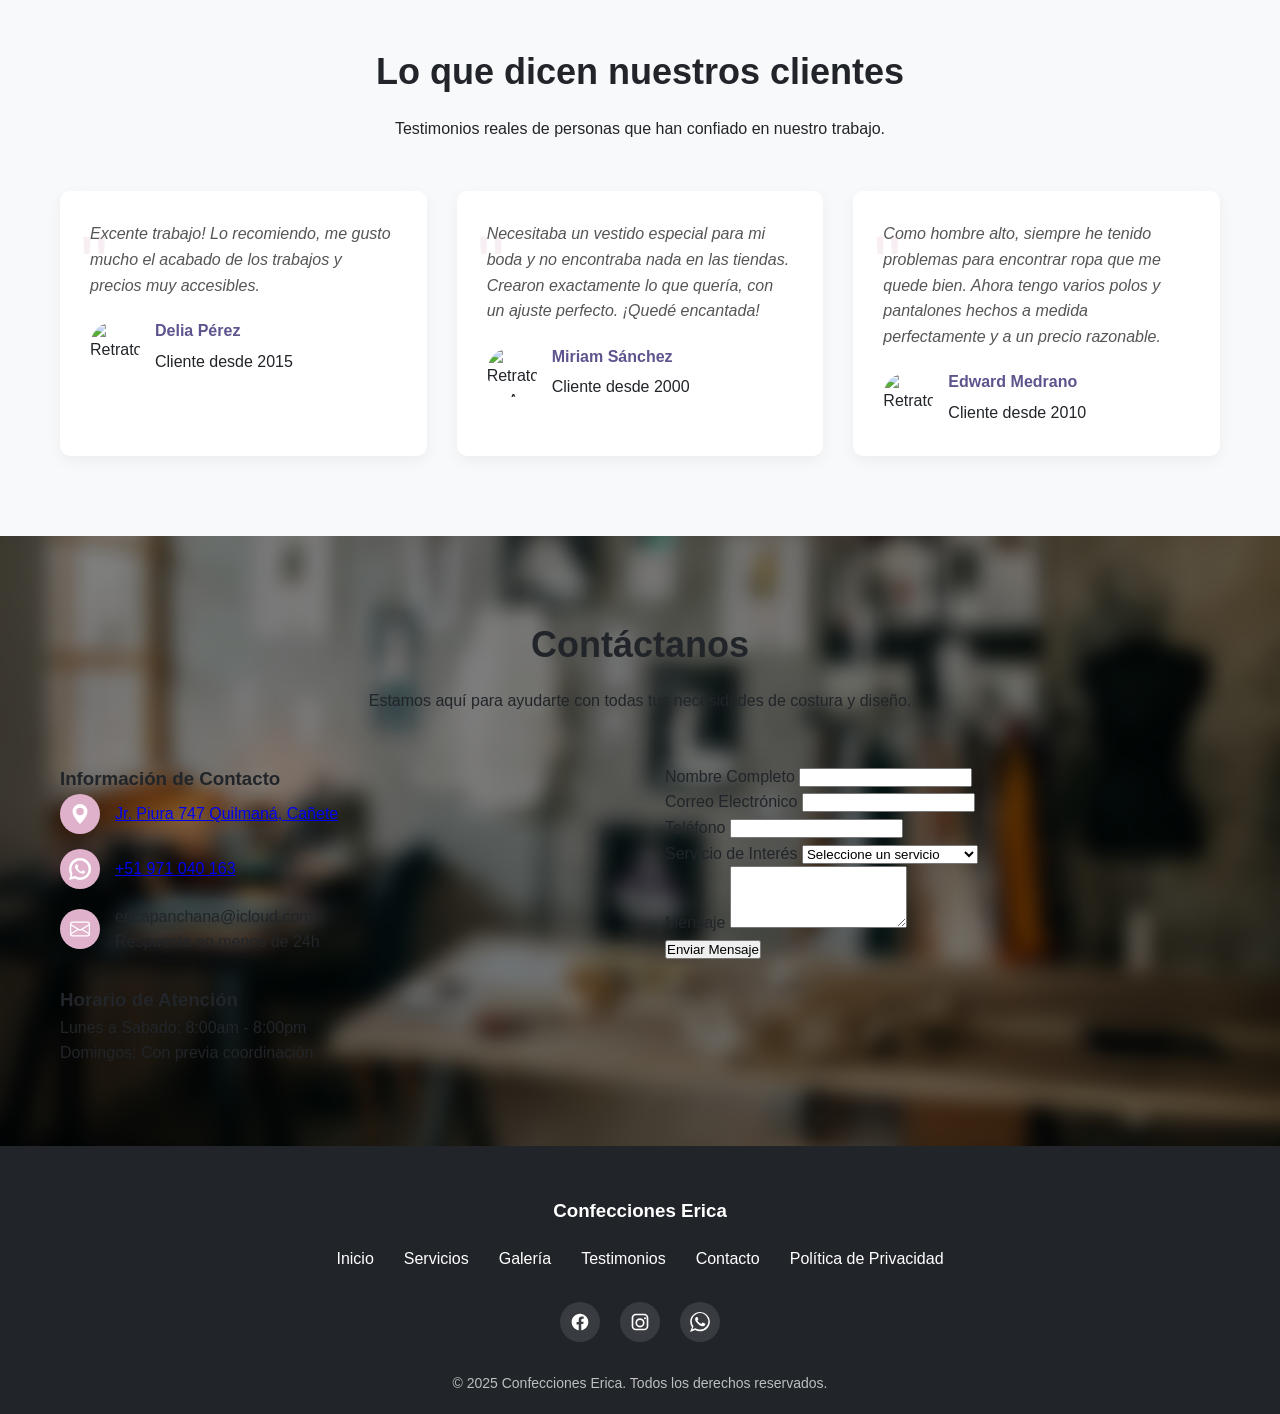
==== commit 86f20033: "modificando Testimonios" ====
--- a/index.html
+++ b/index.html
@@ -317,7 +317,7 @@
 
       <div class="gallery-grid">
         <div class="gallery-item">
-          <img src="https://storage.googleapis.com/workspace-0f70711f-8b4e-4d94-86f1-2a93ccde5887/image/98dd50e7-1edd-41a8-98df-c44f11f018d4.png" alt="Vestido de noche negro antes y después de ser ajustado al cuerpo"/>
+          <img src="img/VestidoVerde.jpeg" alt="Vestido de noche negro antes y después de ser ajustado al cuerpo"/>
           <div class="gallery-overlay">
             <h3>Ajuste de Vestido</h3><p>Reducción de talla con preservación de detalles originales</p>
           </div>
@@ -386,31 +386,31 @@
       <div class="testimonial-grid">
         <div class="testimonial-card">
           <div class="testimonial-content">
-            <p>Llevé mi chaqueta favorita que tenía rota desde hace años y la devolvieron como nueva. No se nota para nada la reparación. ¡Increíble trabajo!</p>
+            <p>Excente trabajo! Lo recomiendo, me gusto mucho el acabado de los trabajos y precios muy accesibles.</p>
           </div>
           <div class="testimonial-author">
             <img src="https://storage.googleapis.com/workspace-0f70711f-8b4e-4d94-86f1-2a93ccde5887/image/6fc406f8-cfd8-4bcc-96a7-c9e2056e3f99.png" alt="Retrato de Carlos Mendez, cliente satisfecho sonriendo"/>
-            <div class="author-info"><h4>Carlos Méndez</h4><p>Cliente desde 2019</p></div>
+            <div class="author-info"><h4>Delia Pérez</h4><p>Cliente desde 2015</p></div>
           </div>
         </div>
 
         <div class="testimonial-card">
           <div class="testimonial-content">
-            <p>Necesitaba un vestido especial para una gala y no encontraba nada en las tiendas. Crearon exactamente lo que quería, con un ajuste perfecto. ¡Quedé encantada!</p>
+            <p>Necesitaba un vestido especial para mi boda y no encontraba nada en las tiendas. Crearon exactamente lo que quería, con un ajuste perfecto. ¡Quedé encantada!</p>
           </div>
           <div class="testimonial-author">
             <img src="https://storage.googleapis.com/workspace-0f70711f-8b4e-4d94-86f1-2a93ccde5887/image/a9432b9a-e750-4522-abe8-91ebbad4c0fb.png" alt="Retrato de Ana Rodríguez, clienta elegante con vestido de fiesta"/>
-            <div class="author-info"><h4>Ana Rodríguez</h4><p>Cliente desde 2020</p></div>
+            <div class="author-info"><h4>Miriam Sánchez</h4><p>Cliente desde 2000</p></div>
           </div>
         </div>
 
         <div class="testimonial-card">
           <div class="testimonial-content">
-            <p>Como hombre alto, siempre he tenido problemas para encontrar ropa que me quede bien. Ahora tengo varias camisas y pantalones hechos a medida a un precio razonable.</p>
+            <p>Como hombre alto, siempre he tenido problemas para encontrar ropa que me quede bien. Ahora tengo varios polos y pantalones hechos a medida perfectamente y a un precio razonable.</p>
           </div>
           <div class="testimonial-author">
             <img src="https://storage.googleapis.com/workspace-0f70711f-8b4e-4d94-86f1-2a93ccde5887/image/4ebcbeda-4438-491e-9d74-97ad702db1aa.png" alt="Retrato de Javier Torres, cliente alto con traje a medida"/>
-            <div class="author-info"><h4>Javier Torres</h4><p>Cliente desde 2018</p></div>
+            <div class="author-info"><h4>Edward Medrano</h4><p>Cliente desde 2010</p></div>
           </div>
         </div>
       </div>
@@ -469,7 +469,7 @@
         </div>
 
         <div>
-          <form class="space-y-6" id="contactForm" action="" method="POST">
+          <form class="space-y-6" id="contactForm" action="https://formspree.io/f/xyzpqvya" method="POST">
             <div>
               <label for="name" class="block text-sm font-medium mb-1 text-white">Nombre Completo</label>
               <input id="name" type="text" class="w-full px-4 py-2 rounded-lg text-gray-900 bg-white border border-gray-300 focus:outline-none focus:ring-2 focus:ring-violet-500" required>
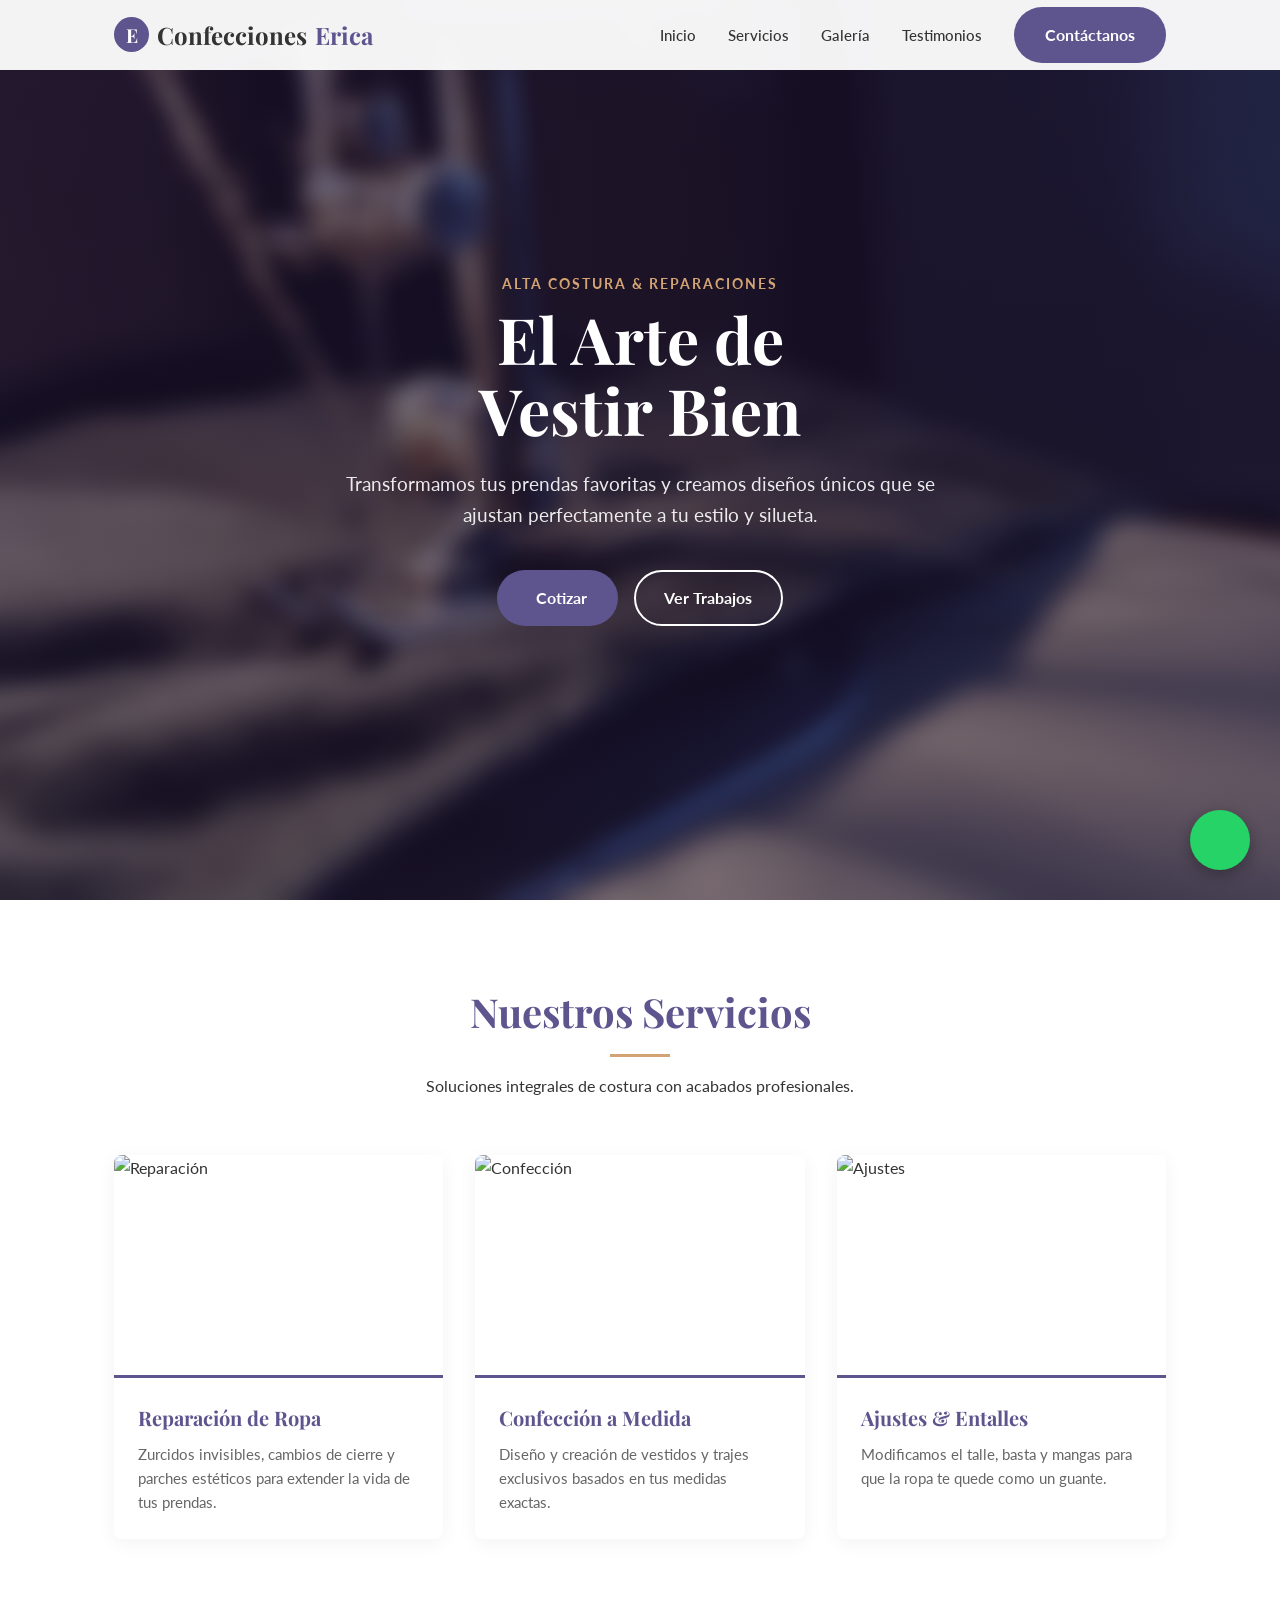
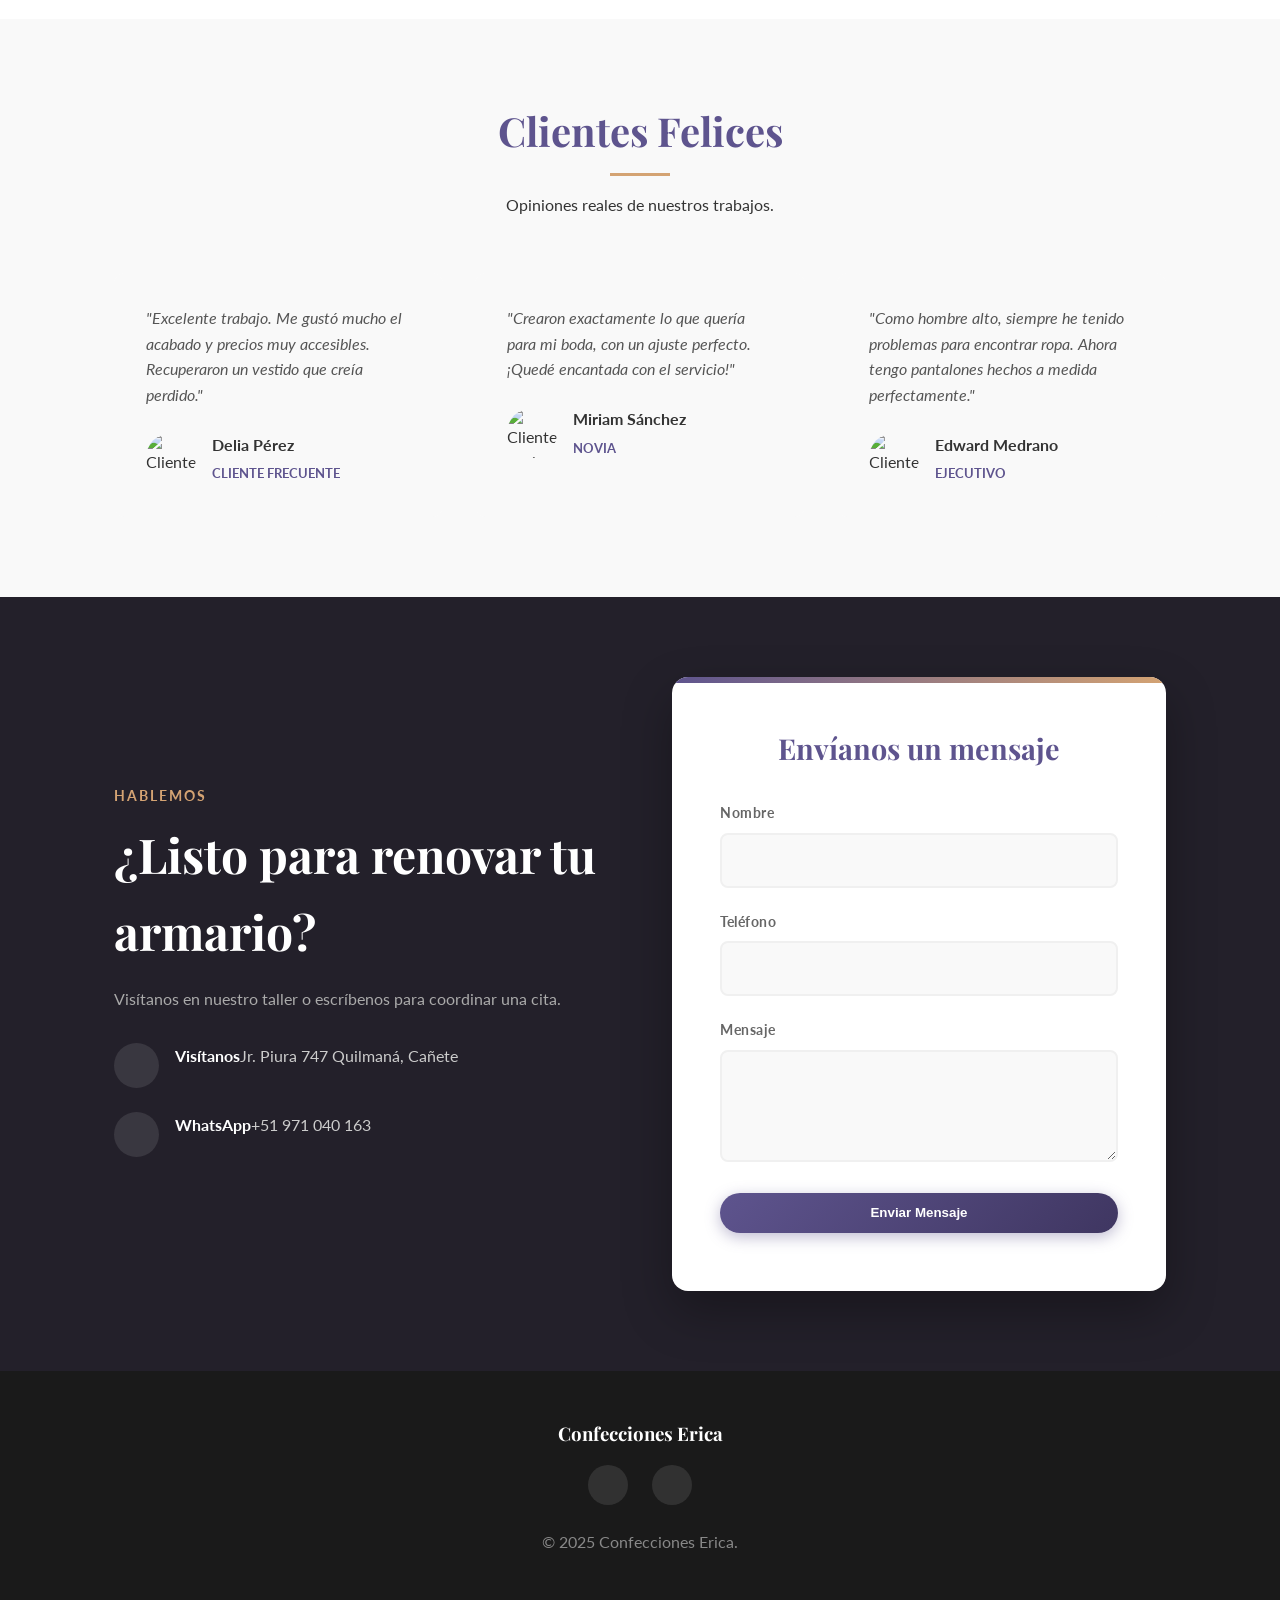
==== commit 798dca6d: "rediseño total" ====
--- a/index.html
+++ b/index.html
@@ -1,617 +1,221 @@
 <!DOCTYPE html>
-<html lang="es" class="scroll-smooth">
+<html lang="es">
 <head>
-  <meta charset="UTF-8" />
-  <meta name="viewport" content="width=device-width, initial-scale=1.0"/>
-  <title>Confecciones Erica | Reparación y Confección de Ropa</title>
-  <script src="https://cdn.tailwindcss.com"></script>
-  <style>
-    :root{
-      --primary:#5e548e;--secondary:#9f86c0;--accent:#e0b1cb;--light:#f8f9fa;--dark:#212529;--success:#28a745;
-      --header-h:72px;
-    }
-    *{margin:0;padding:0;box-sizing:border-box;font-family:'Segoe UI',Tahoma,Geneva,Verdana,sans-serif}
-    body{line-height:1.6;color:var(--dark);background-color:var(--light)}
-    .container{width:100%;max-width:1200px;margin:0 auto;padding:0 20px}
-
-    /* Hero full alto y centrado */
-    .hero{
-      width:100%;
-      min-height:calc(100vh - var(--header-h));
-      padding:24px 0 48px;
-      display:flex;align-items:center;justify-content:center;
-      text-align:center;color:#fff;
-      background:linear-gradient(rgba(0,0,0,.5),rgba(0,0,0,.5)),
-      url('https://edwardmedran.github.io/ConfeccionesErica/img/fondoDifuminado.png') center/cover no-repeat;
-    }
-    .hero h1{font-size:48px;margin-bottom:20px}
-    .hero p{font-size:20px;max-width:700px;margin:0 auto 30px}
-
-    /* Secciones */
-    .services{padding:80px 0}
-    .section-title{text-align:center;margin-bottom:50px}
-    .section-title h2{font-size:36px;margin-bottom:15px}
-    .section-title p{max-width:700px;margin:0 auto}
-
-    .services-grid{display:grid;grid-template-columns:repeat(auto-fit,minmax(300px,1fr));gap:30px}
-    .service-card{background:#fff;border-radius:10px;overflow:hidden;box-shadow:0 5px 15px rgba(0,0,0,.1);transition:transform .3s}
-    .service-card:hover{transform:translateY(-10px)}
-    .service-img{height:200px;overflow:hidden}
-    .service-img img{width:100%;height:100%;object-fit:cover;transition:transform .5s}
-    .service-card:hover .service-img img{transform:scale(1.1)}
-    .service-content{padding:20px}
-    .service-content h3{font-size:22px;margin-bottom:10px;color:var(--primary)}
-
-    .gallery{padding:80px 0;background:#f5f5f5}
-    .gallery-grid{display:grid;grid-template-columns:repeat(auto-fit,minmax(250px,1fr));gap:20px}
-    .gallery-item{position:relative;overflow:hidden;border-radius:8px;box-shadow:0 3px 10px rgba(0,0,0,.2)}
-    .gallery-item img{width:100%;height:250px;object-fit:cover;transition:transform .5s}
-    .gallery-item:hover img{transform:scale(1.05)}
-    .gallery-overlay{position:absolute;left:0;right:0;bottom:0;background:linear-gradient(transparent,rgba(0,0,0,.85));color:#fff;padding:20px; z-index: 10}
-    .gallery-item:hover .gallery-overlay{transform:translateY(0)}
-
-    .testimonials{padding:80px 0}
-    .testimonial-grid{display:grid;grid-template-columns:repeat(auto-fit,minmax(300px,1fr));gap:30px}
-    .testimonial-card{background:#fff;padding:30px;border-radius:10px;box-shadow:0 5px 15px rgba(0,0,0,.05);position:relative}
-    .testimonial-card::before{content:'"';font-size:80px;color:var(--accent);position:absolute;top:10px;left:20px;opacity:.2}
-    .testimonial-content{margin-bottom:20px;font-style:italic;color:#555}
-    .testimonial-author{display:flex;align-items:center}
-    .testimonial-author img{width:50px;height:50px;border-radius:50%;object-fit:cover;margin-right:15px}
-    .author-info h4{color:var(--primary);margin-bottom:5px}
-
-.contact {
-  position: relative;
-  padding: 80px 0;
-  background: url("img/fondoDifuminado2.png") center/cover no-repeat;
-}
-
-/* Capa de oscurecimiento */
-.contact::before {
-  content: "";
-  position: absolute;
-  inset: 0;
-  background: rgba(0,0,0,0.5); /* 50% negro encima */
-  z-index: 1;
-}
-
-/* Asegura que el contenido esté encima del overlay */
-.contact > * {
-  position: relative;
-  z-index: 2;
-}
-    .contact-container{display:grid;grid-template-columns:repeat(auto-fit,minmax(300px,1fr));gap:50px}
-    .contact-info h3{font-size:24px;color:#fff;margin-bottom:20px}
-    .contact-details{margin-bottom:30px}
-    .contact-item{display:flex;align-items:center;margin-bottom:15px}
-    .contact-icon{width:40px;height:40px;background:var(--accent);color:#fff;border-radius:50%;display:flex;align-items:center;justify-content:center;margin-right:15px}
-    .contact-form input,.contact-form textarea{width:100%;padding:12px;margin-bottom:20px;border:1px solid #ddd;border-radius:5px;font-size:16px}
-    .contact-form textarea{height:150px;resize:vertical}
-    .contact-form h3{font-size:24px;color:var(--primary);margin-bottom:20px}
-
-    footer{background:var(--dark);color:#fff;padding:50px 0 20px;text-align:center}
-    .footer-links{display:flex;justify-content:center;list-style:none;margin-bottom:30px}
-    .footer-links li{margin:0 15px}
-    .footer-links a{color:#fff;text-decoration:none;transition:color .3s}
-    .footer-links a:hover{color:var(--accent)}
-    .social-links{display:flex;justify-content:center;margin-bottom:30px}
-    .social-link{width:40px;height:40px;background:rgba(255,255,255,.1);border-radius:50%;display:flex;align-items:center;justify-content:center;margin:0 10px;color:#fff;text-decoration:none;transition:background-color .3s}
-    .social-link:hover{background:var(--accent)}
-    .copyright{color:rgba(255,255,255,.7);font-size:14px}
-
-    /* móvil: todo en columna y centrado */
-@media (max-width: 640px) {
-  .footer-links {
-    flex-direction: column;           /* apila los enlaces */
-    align-items: center;
-    gap: 10px;
-    margin-bottom: 20px;
-  }
-}
-
-    .custom-select {
-    width: 100%;
-    padding: 12px 16px;
-    font-size: 16px;
-    font-weight: 500;
-    color: #333;
-    background: #fff;
-    border: 2px solid #e0b1cb;  /* rosado pastel */
-    border-radius: 8px;
-    outline: none;
-    appearance: none; /* quita el estilo por defecto */
-    -webkit-appearance: none;
-    -moz-appearance: none;
-    background-image: url("data:image/svg+xml;utf8,<svg fill='%239f86c0' height='24' viewBox='0 0 24 24' width='24' xmlns='http://www.w3.org/2000/svg'><path d='M7 10l5 5 5-5z'/></svg>");
-    background-repeat: no-repeat;
-    background-position: right 12px center;
-    background-size: 20px;
-    transition: all 0.3s ease;
-  }
-
-  .custom-select:focus {
-    border-color: #9f86c0;  /* morado más fuerte */
-    box-shadow: 0 0 6px rgba(159, 134, 192, 0.5);
-  }
-
-  .custom-select option {
-    padding: 12px;
-    }
-  </style>
-  
+    <meta charset="UTF-8">
+    <meta name="viewport" content="width=device-width, initial-scale=1.0">
+    <title>Confecciones Erica | Alta Costura y Reparación</title>
+    
+    <link rel="preconnect" href="https://fonts.googleapis.com">
+    <link rel="preconnect" href="https://fonts.gstatic.com" crossorigin>
+    <link href="https://fonts.googleapis.com/css2?family=Lato:wght@300;400;700&family=Playfair+Display:ital,wght@0,400;0,700;1,400&display=swap" rel="stylesheet">
+    
+    <script src="https://unpkg.com/@phosphor-icons/web"></script>
+
+    <link rel="stylesheet" href="css/estilos.css">
 </head>
-<body class="font-sans">
-  <!-- Header/Navbar -->
-  <nav class="fixed top-4  inset-x-0 max-w-6xl mx-auto bg-violet-500/60 text-white shadow-xl backdrop-blur-md z-50 ring-1 ring-black/10
-            rounded-2xl">
-    <div class="container mx-auto px-6 py-3 flex items-center justify-between">
-      <div class="flex items-center gap-3">
-        <img src="img/fondoDifuminado.png" alt="Logo Negociaciones Paola" class="h-10 w-auto object-contain"/>
-        <h1 class="text-lg md:text-xl font-bold">Confecciones Erica</h1>
-      </div>
-
-      <!-- Links (desktop) -->
-      <div class="hidden md:flex items-center space-x-8">
-        <a href="#inicio" class="hover:text-blue-200">Inicio</a>
-        <a href="#servicios" class="hover:text-blue-200">Servicios</a>
-        <a href="#galeria" class="hover:text-blue-200">Galeria</a>
-        <a href="#testimonios" class="hover:text-blue-200">Testimonios</a>
-        <a href="#contacto" class="hover:text-blue-200">Contacto</a>
-      </div>
-
-  <!-- Botón (móvil) -->
-      <button id="menu-toggle"
-              class="md:hidden p-2 rounded hover:bg-white/10"
-              aria-label="Abrir menú"
-              aria-controls="mobile-menu"
-              aria-expanded="false">
-        <!-- Icono hamburguesa -->
-        <svg id="icon-open" class="h-6 w-6" viewBox="0 0 24 24" fill="none" stroke="currentColor">
-          <path stroke-linecap="round" stroke-width="2" d="M4 6h16M4 12h16M4 18h16"/>
-        </svg>
-        <!-- Icono X (cerrar) -->
-        <svg id="icon-close" class="h-6 w-6 hidden" viewBox="0 0 24 24" fill="none" stroke="currentColor">
-          <path stroke-linecap="round" stroke-width="2" d="M6 6l12 12M18 6l-12 12"/>
-        </svg>
-      </button>
-    </div>
-  </div>
-
-  <!-- Panel móvil con transición -->
-  <div id="mobile-menu"
-       class="md:hidden overflow-hidden max-h-0 transition-all duration-1000 ease-in-out border-t border-white/10">
-    <ul class="flex flex-col py-2 px-6 gap-2 bg-violet-200/60 text-gray-800">
-      <li><a href="#inicio" class="block py-2 hover:text-teal-600 transform hover:scale-105 transition-all">Inicio</a></li>
-      <li><a href="#servicios" class="block py-2 hover:text-teal-600 transform hover:scale-105 transition-all">Servicios</a></li>
-      <li><a href="#galeria" class="block py-2 hover:text-teal-600 transform hover:scale-105 transition-all">Galeria</a></li>
-      <li><a href="#testimonios" class="block py-2 hover:text-teal-600 transform hover:scale-105 transition-all">Testimonios</a></li>
-      <li><a href="#contacto" class="block py-2 hover:text-teal-600 transform hover:scale-105 transition-all">Contacto</a></li>
-    </ul>
-  </div>
-</nav>
-
-<script>
-  const toggleBtn   = document.getElementById("menu-toggle");
-  const mobileMenu  = document.getElementById("mobile-menu");
-  const iconOpen    = document.getElementById("icon-open");
-  const iconClose   = document.getElementById("icon-close");
-  const mobileLinks = mobileMenu.querySelectorAll('a');
-
-  function toggleMenu(forceState) {
-    const opening = forceState !== undefined ? forceState : mobileMenu.classList.contains('max-h-0');
-
-    // Altura y opacidad
-    mobileMenu.classList.toggle('max-h-0', !opening);
-    mobileMenu.classList.toggle('opacity-0', !opening);
-    mobileMenu.classList.toggle('max-h-[60vh]', opening); // altura animable suficiente
-    mobileMenu.classList.toggle('opacity-100', opening);
-
-    // Íconos y aria-expanded
-    iconOpen.classList.toggle('hidden', opening);
-    iconClose.classList.toggle('hidden', !opening);
-    toggleBtn.setAttribute('aria-expanded', opening ? 'true' : 'false');
-  }
-
-  // Estado inicial (cerrado)
-  mobileMenu.classList.add('max-h-0','opacity-0');
-  mobileMenu.classList.remove('hidden'); // importante: no usar hidden para poder animar
-
-  toggleBtn.addEventListener("click", () => toggleMenu());
-
-  // Cerrar al hacer clic en un enlace (UX ✅)
-  mobileLinks.forEach(link => link.addEventListener('click', () => toggleMenu(false)));
-
-  // Respeta usuarios con "reduced motion"
-  if (window.matchMedia('(prefers-reduced-motion: reduce)').matches) {
-    mobileMenu.classList.remove('transition-all','duration-500','ease-in-out');
-  }
-</script>
-
-  <!-- Hero -->
-  <section class="hero" id="inicio">
-    <div class="container">
-      <h1>Taller de Reparación y Confección de Ropa</h1>
-      <p>Transformamos tus prendas con técnicas profesionales de costura y diseño. Desde arreglos sencillos hasta creaciones personalizadas.</p>
-      <a href="https://wa.me/51971040163?text=Hola,%20quiero%20más%20información%20sobre%20sus%20servicios" target="_blank" class="inline-block bg-[#5e548e] text-white font-medium px-6 py-3 rounded-lg shadow-md hover:bg-[#4a3f75] transition">Escribenos al WhastApp</a>
-    </div>
-  </section>
-
-  <!-- Services -->
-  <section class="services" id="servicios">
-    <div class="container">
-      <div class="section-title">
-        <h2 class="text-[#ada6cc]">Nuestros Servicios</h2>
-        <p class="text-[#9e9e9e]">Ofrecemos soluciones profesionales para todas tus necesidades de moda y costura.</p>
-      </div>
-
-      <div class="services-grid">
-        <div class="service-card">
-          <div class="service-img">
-            <img src="https://storage.googleapis.com/workspace-0f70711f-8b4e-4d94-86f1-2a93ccde5887/image/69141fb9-5c8a-42b3-bade-f9a00cc67bc6.png" alt="Máquina de coser industrial con varias prendas de vestir en proceso de reparación"/>
-          </div>
-          <div class="service-content">
-            <h3>Reparación de Ropa</h3>
-            <p>Arreglamos todo tipo de prendas: desde costuras rotas hasta cambios de cremalleras y parches invisibles.</p>
-          </div>
-        </div>
-
-        <div class="service-card">
-          <div class="service-img">
-            <img src="https://storage.googleapis.com/workspace-0f70711f-8b4e-4d94-86f1-2a93ccde5887/image/71051d64-187a-4e3e-9bc4-fefbc7d6d397.png" alt="Diseñadora midiendo tela sobre mesa de trabajo con patrones y tijeras"/>
-          </div>
-          <div class="service-content">
-            <h3>Confección Personalizada</h3>
-            <p>Creamos prendas únicas según tus medidas y estilo, con telas de alta calidad y acabados impecables.</p>
-          </div>
-        </div>
-
-        <div class="service-card">
-          <div class="service-img">
-            <img src="https://storage.googleapis.com/workspace-0f70711f-8b4e-4d94-86f1-2a93ccde5887/image/7f2838b2-078b-4296-ad77-4e2d098655b8.png" alt="Vestido de novia siendo ajustado por costurera en maniquí de lujo"/>
-          </div>
-          <div class="service-content">
-            <h3>Ajustes y Modificaciones</h3>
-            <p>Adaptamos tus prendas favoritas a tu talla actual o las modernizamos con detalles de diseño contemporáneo.</p>
-          </div>
-        </div>
-
-        <div class="service-card">
-          <div class="service-img">
-            <img src="https://storage.googleapis.com/workspace-0f70711f-8b4e-4d94-86f1-2a93ccde5887/image/f8b7284a-a72f-4a0c-abaf-aff731cfaf0e.png" alt="Colección de chaquetas de cuero siendo restauradas con herramientas especializadas"/>
-          </div>
-          <div class="service-content">
-            <h3>Restauración de Prendas</h3>
-            <p>Devolvemos la vida a prendas antiguas o sentimentales con técnicas profesionales de limpieza y reparación.</p>
-          </div>
-        </div>
-
-        <div class="service-card">
-          <div class="service-img">
-            <img src="https://storage.googleapis.com/workspace-0f70711f-8b4e-4d94-86f1-2a93ccde5887/image/5764f198-d11d-4039-b1f5-6b6e32eca08e.png" alt="Variedad de botones, hilos y accesorios de costura organizados en cajonera"/>
-          </div>
-          <div class="service-content">
-            <h3>Servicio Express</h3>
-            <p>Arreglos urgentes con entrega en 24 horas para esas emergencias de última hora que no pueden esperar.</p>
-          </div>
-        </div>
-
-        <div class="service-card">
-          <div class="service-img">
-            <img src="https://storage.googleapis.com/workspace-0f70711f-8b4e-4d94-86f1-2a93ccde5887/image/102d710e-a36a-4d22-a892-29d745401474.png" alt="Grupo de costureras trabajando en taller luminoso con máquinas modernas"/>
-          </div>
-          <div class="service-content">
-            <h3>Asesoría Personal</h3>
-            <p>Te guiamos en el cuidado de tus prendas y te enseñamos técnicas básicas de reparación para hacer en casa.</p>
-          </div>
-        </div>
-      </div>
-    </div>
-  </section>
-
-  <!-- Gallery -->
-  <section class="gallery" id="galeria">
-    <div class="container">
-      <div class="section-title">
-        <h2 class="text-[#ada6cc]">Nuestros Trabajos</h2>
-        <p class="text-[#9e9e9e]">Algunos ejemplos de nuestro trabajo y transformaciones realizadas.</p>
-      </div>
-
-      <div class="gallery-grid">
-        <div class="gallery-item">
-          <img src="img/VestidoVerde.jpeg" alt="Vestido de noche negro antes y después de ser ajustado al cuerpo"/>
-          <div class="gallery-overlay">
-            <h3>Ajuste de Vestido</h3><p>Reducción de talla con preservación de detalles originales</p>
-          </div>
-        </div>
-
-        <div class="gallery-item">
-          <img src="https://storage.googleapis.com/workspace-0f70711f-8b4e-4d94-86f1-2a93ccde5887/image/50b3dd4a-a2dd-4428-8fd0-b0d7c3b6de7e.png" alt="Chaqueta de cuero vintage restaurada con nuevos forros y cierres"/>
-          <div class="gallery-overlay">
-            <h3>Restauración de Chaqueta</h3><p>Reemplazo de forro y cremalleras con materiales de alta calidad</p>
-          </div>
-        </div>
-
-        <div class="gallery-item">
-          <img src="https://storage.googleapis.com/workspace-0f70711f-8b4e-4d94-86f1-2a93ccde5887/image/50e14ee8-dc6e-4191-9a0a-9710426ec008.png" alt="Conjunto de pantalón y blazer a medida en tela azul marino"/>
-          <div class="gallery-overlay">
-            <h3>Traje a Medida</h3><p>Confección completa desde cero según medidas del cliente</p>
-          </div>
-        </div>
-
-        <div class="gallery-item">
-          <img src="https://storage.googleapis.com/workspace-0f70711f-8b4e-4d94-86f1-2a93ccde5887/image/24baa4e2-af39-4bc6-8ad0-534cc67ebbce.png" alt="Jeans desgastados transformados en shorts modernos con bordados"/>
-          <div class="gallery-overlay">
-            <h3>Transformación Creativa</h3><p>Reciclaje de prendas antiguas en diseños modernos</p>
-          </div>
-        </div>
-
-        <div class="gallery-item">
-          <img src="https://storage.googleapis.com/workspace-0f70711f-8b4e-4d94-86f1-2a93ccde5887/image/ffceb206-136f-4a9e-97e8-538343df4fc9.png" alt="Vestido de novia con detalles de encaje siendo medido en maniquí"/>
-          <div class="gallery-overlay">
-            <h3>Ajuste de Vestido de Novia</h3><p>Modificaciones para adaptar vestido heredado a nueva usuaria</p>
-          </div>
-        </div>
-
-        <div class="gallery-item">
-          <img src="https://storage.googleapis.com/workspace-0f70711f-8b4e-4d94-86f1-2a93ccde5887/image/d8676454-e3f6-4c3e-9f61-6f70b4daa255.png" alt="Colección de camisas con arreglos invisibles en puños y cuellos"/>
-          <div class="gallery-overlay">
-            <h3>Reparaciones Invisibles</h3><p>Técnicas profesionales para daños imperceptibles</p>
-          </div>
-        </div>
-
-        <div class="gallery-item">
-          <img src="https://storage.googleapis.com/workspace-0f70711f-8b4e-4d94-86f1-2a93ccde5887/image/d8676454-e3f6-4c3e-9f61-6f70b4daa255.png" alt="Colección de camisas con arreglos invisibles en puños y cuellos"/>
-          <div class="gallery-overlay">
-            <h3>Reparaciones Invisibles</h3><p>Técnicas profesionales para daños imperceptibles</p>
-          </div>
-        </div>
-
-        <div class="gallery-item">
-          <img src="https://storage.googleapis.com/workspace-0f70711f-8b4e-4d94-86f1-2a93ccde5887/image/d8676454-e3f6-4c3e-9f61-6f70b4daa255.png" alt="Colección de camisas con arreglos invisibles en puños y cuellos"/>
-          <div class="gallery-overlay">
-            <h3>Reparaciones Invisibles</h3><p>Técnicas profesionales para daños imperceptibles</p>
-          </div>
-        </div>
-      </div>
-    </div>
-  </section>
-
-  <!-- Testimonials -->
-  <section class="testimonials" id="testimonios">
-    <div class="container">
-      <div class="section-title">
-        <h2 class="text-[#ada6cc]">Lo que dicen nuestros clientes</h2>
-        <p class="text-[#9e9e9e]">Testimonios reales de personas que han confiado en nuestro trabajo.</p>
-      </div>
-
-      <div class="testimonial-grid">
-        <div class="testimonial-card">
-          <div class="testimonial-content">
-            <p>Excente trabajo! Lo recomiendo, me gusto mucho el acabado de los trabajos y precios muy accesibles.</p>
-          </div>
-          <div class="testimonial-author">
-            <img src="https://storage.googleapis.com/workspace-0f70711f-8b4e-4d94-86f1-2a93ccde5887/image/6fc406f8-cfd8-4bcc-96a7-c9e2056e3f99.png" alt="Retrato de Carlos Mendez, cliente satisfecho sonriendo"/>
-            <div class="author-info"><h4>Delia Pérez</h4><p>Cliente desde 2015</p></div>
-          </div>
-        </div>
-
-        <div class="testimonial-card">
-          <div class="testimonial-content">
-            <p>Necesitaba un vestido especial para mi boda y no encontraba nada en las tiendas. Crearon exactamente lo que quería, con un ajuste perfecto. ¡Quedé encantada!</p>
-          </div>
-          <div class="testimonial-author">
-            <img src="https://storage.googleapis.com/workspace-0f70711f-8b4e-4d94-86f1-2a93ccde5887/image/a9432b9a-e750-4522-abe8-91ebbad4c0fb.png" alt="Retrato de Ana Rodríguez, clienta elegante con vestido de fiesta"/>
-            <div class="author-info"><h4>Miriam Sánchez</h4><p>Cliente desde 2000</p></div>
-          </div>
-        </div>
-
-        <div class="testimonial-card">
-          <div class="testimonial-content">
-            <p>Como hombre alto, siempre he tenido problemas para encontrar ropa que me quede bien. Ahora tengo varios polos y pantalones hechos a medida perfectamente y a un precio razonable.</p>
-          </div>
-          <div class="testimonial-author">
-            <img src="https://storage.googleapis.com/workspace-0f70711f-8b4e-4d94-86f1-2a93ccde5887/image/4ebcbeda-4438-491e-9d74-97ad702db1aa.png" alt="Retrato de Javier Torres, cliente alto con traje a medida"/>
-            <div class="author-info"><h4>Edward Medrano</h4><p>Cliente desde 2010</p></div>
-          </div>
-        </div>
-      </div>
-    </div>
-  </section>
-
-  <!-- Contact -->
-  <section class="contact" id="contacto">
-    <div class="container">
-      <div class="section-title">
-        <h2 class="text-white">Contáctanos</h2>
-        <p class="text-white">Estamos aquí para ayudarte con todas tus necesidades de costura y diseño.</p>
-      </div>
-
-      <div class="contact-container">
-        <div class="relative mx-auto max-w-5xl px-8">
-          <h3 class="text-xl font-bold mb-4 text-white">Información de Contacto</h3>
-
-          <div class="contact-details">
-            <div class="contact-item">
-              <div class="contact-icon">
-                <svg xmlns="http://www.w3.org/2000/svg" width="20" height="20" fill="currentColor" viewBox="0 0 16 16"><path d="M8 16s6-5.686 6-10A6 6 0 0 0 2 6c0 4.314 6 10 6 10zm0-7a3 3 0 1 1 0-6 3 3 0 0 1 0 6z"/></svg>
-              </div>
-              <div><a class="text-white" href="https://maps.app.goo.gl/V3Wpr2tpYiz35BMc8" target="_blank">Jr. Piura 747 Quilmaná, Cañete</a></div>
-            </div>
-
-            <div class="contact-item">
-        <div class="contact-icon">
-            <!-- Logo WhatsApp corregido -->
-            <svg xmlns="http://www.w3.org/2000/svg" width="22" height="22" fill="currentColor" viewBox="0 0 24 24">
-                <path d="M20.52 3.48A11.91 11.91 0 0 0 12.04 0C5.39 0 .01 5.38.01 12.02c0 2.12.55 4.19 1.59 6.01L0 24l6.15-1.6a11.94 11.94 0 0 0 5.89 1.52h.01c6.63 0 12.01-5.38 12.01-12.01 0-3.2-1.25-6.21-3.54-8.43zM12.05 21.2c-1.85 0-3.66-.5-5.23-1.44l-.37-.22-3.64.95.97-3.55-.24-.37A9.18 9.18 0 0 1 2.8 12c0-5.1 4.15-9.25 9.25-9.25 2.47 0 4.78.96 6.52 2.69a9.17 9.17 0 0 1 2.73 6.56c0 5.1-4.15 9.2-9.25 9.2zm5.14-6.9c-.28-.14-1.64-.81-1.89-.9-.25-.09-.43-.14-.61.14-.18.28-.7.9-.86 1.09-.16.19-.32.21-.6.07-1.65-.82-2.74-1.46-3.84-3.31-.29-.5.29-.46.83-1.52.09-.19.05-.36-.02-.5-.07-.14-.61-1.46-.83-2-.22-.53-.45-.46-.61-.47-.16-.01-.34-.01-.52-.01a1 1 0 0 0-.73.34c-.25.27-.95.93-.95 2.26 0 1.33.97 2.62 1.11 2.8.14.19 1.91 2.92 4.63 4.09.65.28 1.16.45 1.55.58.65.2 1.25.17 1.72.1.53-.08 1.64-.67 1.87-1.31.23-.64.23-1.19.16-1.31-.07-.12-.25-.19-.53-.33z"/>
-            </svg>
-        </div>
-        <div>
-    <a class="text-white" href="https://wa.me/51971040163?text=Hola,%20quiero%20más%20información%20sobre%20sus%20servicios" target="_blank" rel="noopener">
-      +51 971 040 163
-    </a>
-  </div>
-</div>
-
-
-            <div class="contact-item">
-              <div class="contact-icon">
-                <svg xmlns="http://www.w3.org/2000/svg" width="20" height="20" fill="currentColor" viewBox="0 0 16 16"><path d="M0 4a2 2 0 0 1 2-2h12a2 2 0 0 1 2 2v8a2 2 0 0 1-2 2H2a2 2 0 0 1-2-2V4Zm2-1a1 1 0 0 0-1 1v.217l7 4.2 7-4.2V4a1 1 0 0 0-1-1H2Zm13 2.383-4.708 2.825L15 11.105V5.383Zm-.034 6.876-5.64-3.471L8 9.583l-1.326-.795-5.64 3.47A1 1 0 0 0 2 13h12a1 1 0 0 0 .966-.741ZM1 11.105l4.708-2.897L1 5.383v5.722Z"/></svg>
-              </div>
-              <div>
-                <p class="text-white">ericapanchana@icloud.com</p>
-                <p class="text-white">Respuesta en menos de 24h</p>
-              </div>
-            </div>
-          </div>
-
-          <h3 class="text-xl font-bold mb-4 text-white">Horario de Atención</h3>
-          <p class="text-white">Lunes a Sabado: 8:00am - 8:00pm</p>
-          <p class="text-white">Domingos: Con previa coordinación</p>
-        </div>
-
-        <div>
-          <form class="space-y-6" id="contactForm" action="https://formspree.io/f/xyzpqvya" method="POST">
-            <div>
-              <label for="name" class="block text-sm font-medium mb-1 text-white">Nombre Completo</label>
-              <input id="name" type="text" class="w-full px-4 py-2 rounded-lg text-gray-900 bg-white border border-gray-300 focus:outline-none focus:ring-2 focus:ring-violet-500" required>
-            </div>
-            <div>
-              <label for="email" class="block text-sm font-medium mb-1 text-white">Correo Electrónico</label>
-              <input id="email" type="email" class="w-full px-4 py-2 rounded-lg text-gray-900 bg-white border border-gray-300 focus:outline-none focus:ring-2 focus:ring-violet-500" required>
-            </div>
-            <div>
-              <label for="phone" class="block text-sm font-medium mb-1 text-white">Teléfono</label>
-              <input id="phone" type="tel" class="w-full px-4 py-2 rounded-lg text-gray-900 bg-white border border-gray-300 focus:outline-none focus:ring-2 focus:ring-violet-500" required>
-            </div>
-            <div>
-              <label for="service" class="block text-sm font-medium mb-1 text-white">Servicio de Interés</label>
-              <select id="service" class="w-full px-4 py-2 rounded-lg text-gray-900 bg-white border border-gray-300 focus:outline-none focus:ring-2 focus:ring-violet-500" required>
-                <option value="">Seleccione un servicio</option>
-                <option value="Transporte en Bus">Reparación de ropa</option>
-                <option value="vehiculo pequeno">Confección personalizada</option>
-                <option value="Transporte para eventos">Ajustes y Modificaciones</option>
-                <option value="Otro servico">Restauración de Prendas</option>
-                <option value="Otro servico">Asesoría personal</option>
-                <option value="Otro servico">Otro</option>
-              </select>
-            </div>
-            <div>
-              <label for="message" class="block text-sm font-medium mb-1 text-white">Mensaje</label>
-              <textarea id="message" rows="4" class="w-full px-4 py-2 rounded-lg text-gray-900 bg-white border border-gray-300 focus:outline-none focus:ring-2 focus:ring-violet-500" required></textarea>
-            </div>
-
-            <!-- Opcional: asunto y destino visibles en el correo -->
-                    <input type="hidden" name="_subject" value="Mensaje de un nuevo Cliente desde tu Pagina Web!!!">
-                    <input type="hidden" name="_replyto">
-
-            <button type="submit" class="bg-violet-400 hover:bg-violet-700 text-white font-bold py-3 px-6 rounded-lg transition duration-300 w-full">Enviar Mensaje</button>
-             <p id="formMsg" style="margin-top:10px; text-align: center;"></p>
-          </form>
-        </div>
-      </div>
-    </div>
-  </section>
-
-  <!-- Footer -->
-  <footer>
-    <div class="container">
-      <div class="logo" style="color:#fff;margin-bottom:20px"><h3 class="text-xl font-bold mt-8 mb-4">Confecciones Erica</h3></div>
-      <ul class="footer-links">
-        <li><a href="#inicio">Inicio</a></li>
-        <li><a href="#servicios">Servicios</a></li>
-        <li><a href="#galeria">Galería</a></li>
-        <li><a href="#testimonios">Testimonios</a></li>
-        <li><a href="#contacto">Contacto</a></li>
-        <li><a href="#">Política de Privacidad</a></li>
-      </ul>
-      <div class="social-links">
-  <!-- Facebook -->
-  <a href="https://www.facebook.com/erica.panchana" target="_blank" rel="noopener" class="social-link" aria-label="Facebook">
-    <svg xmlns="http://www.w3.org/2000/svg" width="20" height="20" viewBox="0 0 24 24" fill="currentColor" aria-hidden="true">
-      <path d="M22 12.06C22 6.48 17.52 2 11.94 2S2 6.48 2 12.06c0 5.02 3.66 9.19 8.44 9.94v-7.03H7.9v-2.9h2.54V9.41c0-2.5 1.49-3.88 3.77-3.88 1.09 0 2.23.2 2.23.2v2.45h-1.26c-1.24 0-1.63.77-1.63 1.56v1.87h2.78l-.44 2.9h-2.34V22c4.78-.75 8.44-4.92 8.44-9.94Z"/>
-    </svg>
-  </a>
-
-  <!-- Instagram -->
-  <a href="https://www.instagram.com/ericapanchanatorres/" target="_blank" rel="noopener" class="social-link" aria-label="Instagram">
-    <svg xmlns="http://www.w3.org/2000/svg" width="20" height="20" viewBox="0 0 24 24" fill="currentColor" aria-hidden="true">
-      <path d="M7 2h10a5 5 0 0 1 5 5v10a5 5 0 0 1-5 5H7a5 5 0 0 1-5-5V7a5 5 0 0 1 5-5Zm0 2a3 3 0 0 0-3 3v10a3 3 0 0 0 3 3h10a3 3 0 0 0 3-3V7a3 3 0 0 0-3-3H7Zm5 3.5A5.5 5.5 0 1 1 6.5 13 5.5 5.5 0 0 1 12 7.5Zm0 2A3.5 3.5 0 1 0 15.5 13 3.5 3.5 0 0 0 12 9.5ZM18 6.25a1.25 1.25 0 1 1-1.25 1.25A1.25 1.25 0 0 1 18 6.25Z"/>
-    </svg>
-  </a>
-
-  <!-- WhatsApp -->
-  <a href="https://wa.me/51971040163?text=Hola,%20quiero%20más%20información%20sobre%20sus%20servicios" target="_blank" rel="noopener" class="social-link" aria-label="WhatsApp">
-    <svg xmlns="http://www.w3.org/2000/svg" width="20" height="20" viewBox="0 0 24 24" fill="currentColor" aria-hidden="true">
-      <path d="M20.52 3.48A11.94 11.94 0 0 0 12.04 0C5.48.03.2 5.31.22 11.87A11.8 11.8 0 0 0 2.4 18L0 24l6.2-2.33a11.86 11.86 0 0 0 5.83 1.52h.01c6.56-.02 11.84-5.3 11.86-11.86A11.83 11.83 0 0 0 20.52 3.48ZM12 21.05h-.01a9.94 9.94 0 0 1-5.07-1.38l-.36-.21-3.69 1.38 1.37-3.6-.24-.37A9.92 9.92 0 1 1 12 21.05Zm5.49-7.45c-.3-.15-1.77-.87-2.05-.97s-.48-.15-.68.15-.78.97-.96 1.17-.36.22-.66.07a8.15 8.15 0 0 1-2.4-1.48 8.96 8.96 0 0 1-1.66-2.07c-.17-.3 0-.46.13-.6.13-.13.3-.34.45-.52.15-.17.2-.3.3-.5.1-.2.05-.37 0-.52s-.6-1.45-.83-1.98c-.22-.52-.45-.45-.63-.46l-.54-.01c-.2 0-.52.07-.79.37s-1.04 1.02-1.04 2.49 1.07 2.89 1.22 3.09 2.11 3.23 5.11 4.52c.72.31 1.29.51 1.73.64.73.23 1.39.2 1.91.12.58-.09 1.8-.73 2.05-1.43.25-.7.25-1.31.17-1.45-.08-.14-.28-.2-.59-.35Z"/>
-    </svg>
-  </a>
-</div>
-
-      <p class="copyright">© 2025 Confecciones Erica. Todos los derechos reservados.</p>
-    </div>
-  </footer>
-
-   <!-- Scrip para enviar correo a Mama -->
-   <script>
-    const form = document.getElementById('contactForm');
-    const msg  = document.getElementById('formMsg');
-
-    form.addEventListener('submit', async (e) => {
-      e.preventDefault();
-
-      try {
-        const res = await fetch(form.action, {
-          method: 'POST',
-          body: new FormData(form),
-          headers: { 'Accept': 'application/json' }
+<body>
+
+    <nav class="navbar" id="navbar">
+        <div class="container nav-container">
+            <a href="index.html" class="logo">
+                <span class="logo-icon">E</span>
+                Confecciones <span class="highlight">Erica</span>
+            </a>
+
+            <ul class="nav-menu" id="nav-menu">
+                <li><a href="#inicio" class="nav-link">Inicio</a></li>
+                <li><a href="#servicios" class="nav-link">Servicios</a></li>
+                <li><a href="galeria.html" class="nav-link">Galería</a></li>
+                <li><a href="#testimonios" class="nav-link">Testimonios</a></li>
+                <li><a href="#contacto" class="btn btn-primary">Contáctanos</a></li>
+                <button class="menu-close" id="menu-close"><i class="ph ph-x"></i></button>
+            </ul>
+
+            <button class="menu-toggle" id="menu-toggle">
+                <i class="ph ph-list"></i>
+            </button>
+        </div>
+    </nav>
+
+    <section id="inicio" class="hero">
+        <div class="hero-overlay"></div>
+        <div class="container hero-content">
+            <span class="subtitle">Alta Costura & Reparaciones</span>
+            <h1>El Arte de <br>Vestir Bien</h1>
+            <p>Transformamos tus prendas favoritas y creamos diseños únicos que se ajustan perfectamente a tu estilo y silueta.</p>
+            <div class="hero-buttons">
+                <a href="https://wa.me/51971040163?text=Hola,%20deseo%20cotizar..." target="_blank" class="btn btn-primary">
+                    <i class="ph ph-whatsapp-logo"></i> Cotizar
+                </a>
+                <a href="galeria.html" class="btn btn-outline">Ver Trabajos</a>
+            </div>
+        </div>
+    </section>
+
+    <section id="servicios" class="section">
+        <div class="container">
+            <div class="section-header">
+                <h2>Nuestros Servicios</h2>
+                <p>Soluciones integrales de costura con acabados profesionales.</p>
+            </div>
+
+            <div class="grid-3">
+                <div class="card service-card">
+                    <div class="card-image">
+                        <img src="https://storage.googleapis.com/workspace-0f70711f-8b4e-4d94-86f1-2a93ccde5887/image/69141fb9-5c8a-42b3-bade-f9a00cc67bc6.png" alt="Reparación">
+                    </div>
+                    <div class="card-body">
+                        <h3>Reparación de Ropa</h3>
+                        <p>Zurcidos invisibles, cambios de cierre y parches estéticos para extender la vida de tus prendas.</p>
+                    </div>
+                </div>
+
+                <div class="card service-card">
+                    <div class="card-image">
+                        <img src="https://storage.googleapis.com/workspace-0f70711f-8b4e-4d94-86f1-2a93ccde5887/image/71051d64-187a-4e3e-9bc4-fefbc7d6d397.png" alt="Confección">
+                    </div>
+                    <div class="card-body">
+                        <h3>Confección a Medida</h3>
+                        <p>Diseño y creación de vestidos y trajes exclusivos basados en tus medidas exactas.</p>
+                    </div>
+                </div>
+
+                <div class="card service-card">
+                    <div class="card-image">
+                        <img src="https://storage.googleapis.com/workspace-0f70711f-8b4e-4d94-86f1-2a93ccde5887/image/7f2838b2-078b-4296-ad77-4e2d098655b8.png" alt="Ajustes">
+                    </div>
+                    <div class="card-body">
+                        <h3>Ajustes & Entalles</h3>
+                        <p>Modificamos el talle, basta y mangas para que la ropa te quede como un guante.</p>
+                    </div>
+                </div>
+                 </div>
+        </div>
+    </section>
+
+    <section id="testimonios" class="section bg-light">
+        <div class="container">
+            <div class="section-header">
+                <h2>Clientes Felices</h2>
+                <p>Opiniones reales de nuestros trabajos.</p>
+            </div>
+            
+            <div class="grid-3">
+                <div class="testimonial-card">
+                    <i class="ph ph-quotes quote-icon"></i>
+                    <p>"Excelente trabajo. Me gustó mucho el acabado y precios muy accesibles. Recuperaron un vestido que creía perdido."</p>
+                    <div class="author">
+                        <img src="https://storage.googleapis.com/workspace-0f70711f-8b4e-4d94-86f1-2a93ccde5887/image/6fc406f8-cfd8-4bcc-96a7-c9e2056e3f99.png" alt="Cliente Delia">
+                        <div>
+                            <h5>Delia Pérez</h5>
+                            <span>Cliente Frecuente</span>
+                        </div>
+                    </div>
+                </div>
+
+                <div class="testimonial-card">
+                    <i class="ph ph-quotes quote-icon"></i>
+                    <p>"Crearon exactamente lo que quería para mi boda, con un ajuste perfecto. ¡Quedé encantada con el servicio!"</p>
+                    <div class="author">
+                        <img src="https://storage.googleapis.com/workspace-0f70711f-8b4e-4d94-86f1-2a93ccde5887/image/a9432b9a-e750-4522-abe8-91ebbad4c0fb.png" alt="Cliente Miriam">
+                        <div>
+                            <h5>Miriam Sánchez</h5>
+                            <span>Novia</span>
+                        </div>
+                    </div>
+                </div>
+
+                <div class="testimonial-card">
+                    <i class="ph ph-quotes quote-icon"></i>
+                    <p>"Como hombre alto, siempre he tenido problemas para encontrar ropa. Ahora tengo pantalones hechos a medida perfectamente."</p>
+                    <div class="author">
+                        <img src="https://storage.googleapis.com/workspace-0f70711f-8b4e-4d94-86f1-2a93ccde5887/image/4ebcbeda-4438-491e-9d74-97ad702db1aa.png" alt="Cliente Edward">
+                        <div>
+                            <h5>Edward Medrano</h5>
+                            <span>Ejecutivo</span>
+                        </div>
+                    </div>
+                </div>
+            </div>
+        </div>
+    </section>
+
+    <section id="contacto" class="contact-section">
+        <div class="container">
+            <div class="contact-wrapper">
+                <div class="contact-info">
+                    <span class="subtitle">Hablemos</span>
+                    <h2>¿Listo para renovar tu armario?</h2>
+                    <p>Visítanos en nuestro taller o escríbenos para coordinar una cita.</p>
+                    <ul class="info-list">
+                        <li>
+                            <div class="icon-box"><i class="ph ph-map-pin"></i></div>
+                            <div><strong>Visítanos</strong><a href="#">Jr. Piura 747 Quilmaná, Cañete</a></div>
+                        </li>
+                        <li>
+                            <div class="icon-box"><i class="ph ph-whatsapp-logo"></i></div>
+                            <div><strong>WhatsApp</strong><a href="https://wa.me/51971040163">+51 971 040 163</a></div>
+                        </li>
+                    </ul>
+                </div>
+
+                <div class="contact-form-wrapper">
+                    <form id="contactForm" action="https://formspree.io/f/xyzpqvya" method="POST">
+                        <h3>Envíanos un mensaje</h3>
+                        <div class="form-group">
+                            <label>Nombre</label>
+                            <input type="text" name="name" required>
+                        </div>
+                        <div class="form-group">
+                            <label>Teléfono</label>
+                            <input type="tel" name="phone" required>
+                        </div>
+                        <div class="form-group">
+                            <label>Mensaje</label>
+                            <textarea name="message" rows="4" required></textarea>
+                        </div>
+                        <input type="hidden" name="_subject" value="Nuevo Cliente Web">
+                        <input type="hidden" name="_replyto" id="replyto">
+                        <button type="submit" class="btn btn-full btn-glow">Enviar Mensaje</button>
+                        <p id="formMsg" style="text-align: center; margin-top: 10px;"></p>
+                    </form>
+                </div>
+            </div>
+        </div>
+    </section>
+
+    <footer>
+        <div class="container footer-content">
+            <h3>Confecciones Erica</h3>
+            <div class="social-links">
+                <a href="#"><i class="ph ph-facebook-logo"></i></a>
+                <a href="#"><i class="ph ph-instagram-logo"></i></a>
+            </div>
+            <p>© 2025 Confecciones Erica.</p>
+        </div>
+    </footer>
+
+    <a href="https://wa.me/51971040163" class="whatsapp-btn" target="_blank"><i class="ph ph-whatsapp-logo"></i></a>
+
+    <script>
+        /* JS básico Navbar */
+        const navMenu = document.getElementById('nav-menu'), navToggle = document.getElementById('menu-toggle'), navClose = document.getElementById('menu-close');
+        if(navToggle) navToggle.addEventListener('click', () => navMenu.classList.add('show-menu'));
+        if(navClose) navClose.addEventListener('click', () => navMenu.classList.remove('show-menu'));
+        
+        window.addEventListener('scroll', function() {
+            const navbar = document.getElementById('navbar');
+            if(this.scrollY >= 50) navbar.classList.add('scroll-header'); else navbar.classList.remove('scroll-header');
         });
 
-        if (res.ok) {
-          form.reset();
-          msg.textContent = '¡Gracias! Tu mensaje fue enviado con éxito.';
-          msg.style.color = '#2e7d32';
-        } else {
-          const data = await res.json().catch(()=> ({}));
-          msg.textContent = data?.errors?.[0]?.message || 'Ocurrió un error al enviar. Intenta nuevamente.';
-          msg.style.color = '#c62828';
-        }
-      } catch (err) {
-        msg.textContent = 'No hay conexión. Intenta nuevamente.';
-        msg.style.color = '#c62828';
-      }
-    });
-
-        const fd = new FormData(form);
-        fd.set('_replyto', form.elements.email.value); // usa el correo que escribe el usuario
+        /* Formulario Simple */
+        const form = document.getElementById('contactForm');
+        form.addEventListener('submit', async (e) => {
+            e.preventDefault();
+            document.getElementById('formMsg').textContent = 'Enviando...';
+            /* Aquí iría tu lógica de fetch formspree */
+            setTimeout(()=> document.getElementById('formMsg').textContent = 'Mensaje Enviado', 1000);
+        });
     </script>
-
-  <script>
-    // Smooth scroll
-    document.querySelectorAll('a[href^="#"]').forEach(a=>{
-      a.addEventListener('click',e=>{
-        const id=a.getAttribute('href'); if(!id||id==='#') return;
-        e.preventDefault();
-        document.querySelector(id)?.scrollIntoView({behavior:'smooth'});
-      });
-    });
-
-    // Form
-    document.getElementById('contactForm').addEventListener('submit',e=>{
-      e.preventDefault(); alert('Gracias por tu mensaje. Nos pondremos en contacto contigo pronto.'); e.target.reset();
-    });
-
-    // Menú móvil
-    const btn = document.getElementById('menuToggle');
-    const panel = document.getElementById('mobileMenu');
-    btn.addEventListener('click',()=>{
-      const open = panel.classList.toggle('open');
-      btn.setAttribute('aria-expanded', open ? 'true':'false');
-    });
-    panel.querySelectorAll('a').forEach(link=>{
-      link.addEventListener('click',()=>{
-        panel.classList.remove('open');
-        btn.setAttribute('aria-expanded','false');
-      });
-    });
-  </script>
 </body>
-</html>
+</html>
--- a/css/estilos.css
+++ b/css/estilos.css
@@ -0,0 +1,781 @@
+/* --- 1. Variables y Reset Global --- */
+:root {
+    /* Paleta de Colores Boutique */
+    --primary: #5e548e;       /* Morado elegante */
+    --primary-dark: #3f3661;  /* Morado oscuro */
+    --accent: #d4a373;        /* Dorado suave */
+    --text-dark: #333333;
+    --text-light: #666666;
+    --white: #ffffff;
+    --off-white: #f9f9f9;
+    --bg-dark: #23202a;       /* Fondo oscuro para contacto */
+
+    /* Fuentes */
+    --font-serif: 'Playfair Display', serif;
+    --font-sans: 'Lato', sans-serif;
+    
+    /* Medidas */
+    --header-height: 70px;
+    --container-width: 1100px;
+}
+
+* {
+    margin: 0;
+    padding: 0;
+    box-sizing: border-box;
+}
+
+html {
+    scroll-behavior: smooth;
+}
+
+body {
+    font-family: var(--font-sans);
+    color: var(--text-dark);
+    line-height: 1.6;
+    background-color: var(--white);
+}
+
+h1, h2, h3, h4 {
+    font-family: var(--font-serif);
+    font-weight: 700;
+}
+
+ul { list-style: none; }
+a { text-decoration: none; color: inherit; }
+img { max-width: 100%; display: block; }
+
+/* --- 2. Clases Utilitarias --- */
+.container {
+    max-width: var(--container-width);
+    margin: 0 auto;
+    padding: 0 1.5rem;
+}
+
+.section { padding: 5rem 0; }
+.bg-light { background-color: var(--off-white); }
+
+.subtitle {
+    display: block;
+    font-size: 0.85rem;
+    text-transform: uppercase;
+    letter-spacing: 2px;
+    color: var(--accent);
+    margin-bottom: 0.5rem;
+    font-weight: 700;
+}
+
+.section-header {
+    text-align: center;
+    margin-bottom: 3.5rem;
+}
+
+.section-header h2 {
+    font-size: 2.5rem;
+    color: var(--primary);
+    margin-bottom: 1rem;
+}
+
+.section-header h2::after {
+    content: '';
+    display: block;
+    width: 60px;
+    height: 3px;
+    background-color: var(--accent);
+    margin: 10px auto 0;
+}
+
+/* Botones */
+.btn {
+    display: inline-flex;
+    align-items: center;
+    gap: 0.5rem;
+    padding: 0.8rem 1.8rem;
+    border-radius: 50px;
+    font-weight: 700;
+    transition: 0.3s;
+    cursor: pointer;
+    border: 2px solid transparent;
+}
+
+.btn-primary {
+    background-color: var(--primary);
+    color: var(--white);
+}
+
+.btn-primary:hover {
+    background-color: var(--primary-dark);
+    transform: translateY(-3px);
+    box-shadow: 0 5px 15px rgba(94, 84, 142, 0.4);
+}
+
+.btn-outline {
+    border-color: var(--white);
+    color: var(--white);
+}
+
+.btn-outline:hover {
+    background-color: var(--white);
+    color: var(--primary);
+}
+
+.btn-full {
+    width: 100%;
+    justify-content: center;
+    background-color: var(--primary);
+    color: white;
+}
+
+/* --- 3. Header y Navegación --- */
+.navbar {
+    position: fixed;
+    top: 0;
+    left: 0;
+    width: 100%;
+    background-color: rgba(255, 255, 255, 0.95);
+    z-index: 100;
+    transition: 0.3s;
+    height: var(--header-height);
+    display: flex;
+    align-items: center;
+}
+
+.scroll-header {
+    box-shadow: 0 2px 10px rgba(0,0,0,0.1);
+}
+
+.nav-container {
+    display: flex;
+    justify-content: space-between;
+    align-items: center;
+    width: 100%;
+}
+
+.logo {
+    font-family: var(--font-serif);
+    font-size: 1.5rem;
+    font-weight: 700;
+    display: flex;
+    align-items: center;
+    gap: 0.5rem;
+}
+
+.logo-icon {
+    width: 35px;
+    height: 35px;
+    background-color: var(--primary);
+    color: white;
+    border-radius: 50%;
+    display: flex;
+    align-items: center;
+    justify-content: center;
+    font-size: 1.2rem;
+}
+
+.highlight { color: var(--primary); }
+
+.nav-menu {
+    display: flex;
+    align-items: center;
+    gap: 2rem;
+}
+
+.nav-link {
+    font-weight: 500;
+    font-size: 0.95rem;
+    transition: 0.3s;
+}
+
+.nav-link:hover { color: var(--primary); }
+
+.menu-toggle, .menu-close {
+    display: none;
+    font-size: 1.5rem;
+    background: none;
+    border: none;
+    cursor: pointer;
+    color: var(--text-dark);
+}
+
+/* --- 4. Hero Section --- */
+.hero {
+    position: relative;
+    height: 100vh;
+    display: flex;
+    align-items: center;
+    justify-content: center;
+    text-align: center;
+    color: var(--white);
+    /* Imagen de fondo */
+    background: url('https://edwardmedran.github.io/ConfeccionesErica/img/fondoDifuminado.png') no-repeat center center/cover;
+}
+
+.hero-overlay {
+    position: absolute;
+    inset: 0;
+    background: linear-gradient(rgba(30, 20, 50, 0.7), rgba(30, 20, 50, 0.6));
+}
+
+.hero-content {
+    position: relative;
+    z-index: 1;
+}
+
+.hero h1 {
+    font-size: 4rem;
+    line-height: 1.1;
+    margin-bottom: 1.5rem;
+}
+
+.hero p {
+    font-size: 1.2rem;
+    max-width: 600px;
+    margin: 0 auto 2.5rem;
+    opacity: 0.9;
+}
+
+.hero-buttons {
+    display: flex;
+    gap: 1rem;
+    justify-content: center;
+}
+
+/* --- 5. Servicios (Grid) --- */
+.grid-3 {
+    display: grid;
+    grid-template-columns: repeat(auto-fit, minmax(300px, 1fr));
+    gap: 2rem;
+}
+
+.card {
+    background: var(--white);
+    border-radius: 8px;
+    overflow: hidden;
+    box-shadow: 0 4px 20px rgba(0,0,0,0.05);
+    transition: transform 0.3s;
+}
+
+.service-card:hover {
+    transform: translateY(-10px);
+}
+
+.card-image {
+    height: 220px;
+    overflow: hidden;
+}
+
+.card-image img {
+    width: 100%;
+    height: 100%;
+    object-fit: cover;
+    transition: transform 0.5s;
+}
+
+.service-card:hover .card-image img {
+    transform: scale(1.1);
+}
+
+.card-body {
+    padding: 1.5rem;
+    border-top: 3px solid var(--primary);
+}
+
+.card-body h3 {
+    color: var(--primary);
+    margin-bottom: 0.5rem;
+    font-size: 1.25rem;
+}
+
+.card-body p {
+    font-size: 0.95rem;
+    color: var(--text-light);
+}
+
+/* --- 6. Galería (CSS Grid) --- */
+.gallery-grid {
+    display: grid;
+    grid-template-columns: repeat(auto-fit, minmax(250px, 1fr));
+    gap: 1rem;
+    auto-rows: 250px; /* Altura fija base */
+}
+
+/* Efecto Mosaico para pantallas grandes */
+@media (min-width: 768px) {
+    .item-large {
+        grid-column: span 2;
+        grid-row: span 2;
+    }
+    .item-wide {
+        grid-column: span 2;
+    }
+}
+
+.gallery-item {
+    position: relative;
+    border-radius: 8px;
+    overflow: hidden;
+    height: 100%;
+}
+
+.gallery-item img {
+    width: 100%;
+    height: 100%;
+    object-fit: cover;
+    transition: transform 0.5s;
+}
+
+.gallery-item:hover img {
+    transform: scale(1.1);
+}
+
+.overlay {
+    position: absolute;
+    inset: 0;
+    background: linear-gradient(to top, rgba(0,0,0,0.8), transparent);
+    display: flex;
+    align-items: flex-end;
+    padding: 1.5rem;
+    opacity: 0;
+    transition: 0.3s;
+}
+
+.gallery-item:hover .overlay { opacity: 1; }
+
+.overlay h4 {
+    color: white;
+    font-size: 1.2rem;
+}
+
+/* --- 7. Testimonios --- */
+.testimonial-card {
+    background: var(--off-white);
+    padding: 2rem;
+    border-radius: 12px;
+    position: relative;
+}
+
+.quote-icon {
+    font-size: 2rem;
+    color: var(--primary);
+    opacity: 0.2;
+    margin-bottom: 1rem;
+}
+
+.testimonial-card p {
+    font-style: italic;
+    margin-bottom: 1.5rem;
+    color: #555;
+}
+
+.author {
+    display: flex;
+    align-items: center;
+    gap: 1rem;
+}
+
+.author img {
+    width: 50px;
+    height: 50px;
+    border-radius: 50%;
+    object-fit: cover;
+}
+
+.author h5 {
+    font-size: 1rem;
+    margin-bottom: 2px;
+}
+
+.author span {
+    font-size: 0.8rem;
+    color: var(--primary);
+    text-transform: uppercase;
+    font-weight: 700;
+}
+
+/* --- 8. Contacto --- */
+.contact-section {
+    background-color: var(--bg-dark);
+    color: var(--white);
+    padding: 5rem 0;
+}
+
+.contact-wrapper {
+    display: grid;
+    grid-template-columns: 1fr 1fr;
+    gap: 4rem;
+    align-items: center;
+}
+
+.contact-info h2 { font-size: 3rem; margin-bottom: 1rem; }
+.contact-info p { color: #aaa; margin-bottom: 2rem; }
+
+.info-list li {
+    display: flex;
+    gap: 1rem;
+    margin-bottom: 1.5rem;
+}
+
+.icon-box {
+    width: 45px;
+    height: 45px;
+    background: rgba(255,255,255,0.1);
+    border-radius: 50%;
+    display: flex;
+    align-items: center;
+    justify-content: center;
+    color: var(--accent);
+    font-size: 1.2rem;
+}
+
+.info-list a { color: #ccc; transition: 0.3s; }
+.info-list a:hover { color: var(--white); }
+
+/* --- Formulario Mejorado (Premium) --- */
+.contact-form-wrapper {
+    background: var(--white);
+    padding: 3rem;
+    border-radius: 16px;
+    color: var(--text-dark);
+    /* Sombra profunda para efecto flotante */
+    box-shadow: 0 20px 50px rgba(0,0,0,0.3); 
+    position: relative;
+    overflow: hidden;
+}
+
+/* Borde decorativo superior */
+.contact-form-wrapper::before {
+    content: '';
+    position: absolute;
+    top: 0;
+    left: 0;
+    width: 100%;
+    height: 6px;
+    background: linear-gradient(90deg, var(--primary), var(--accent));
+}
+
+.contact-form-wrapper h3 {
+    color: var(--primary);
+    margin-bottom: 2rem;
+    font-size: 1.8rem;
+    text-align: center;
+}
+
+.form-group {
+    margin-bottom: 1.5rem;
+    position: relative;
+}
+
+.form-group label {
+    display: block;
+    font-size: 0.85rem;
+    font-weight: 700;
+    margin-bottom: 0.5rem;
+    color: #666;
+    letter-spacing: 0.5px;
+    transition: color 0.3s;
+}
+
+/* Inputs y Textareas más bonitos */
+.form-group input,
+.form-group select,
+.form-group textarea {
+    width: 100%;
+    padding: 1rem;
+    border: 2px solid #f0f0f0;
+    border-radius: 8px;
+    font-family: inherit;
+    font-size: 1rem;
+    background-color: #f9f9f9;
+    transition: all 0.3s ease;
+}
+
+/* Efecto al hacer click en el input (Focus) */
+.form-group input:focus,
+.form-group select:focus,
+.form-group textarea:focus {
+    border-color: var(--primary);
+    background-color: #fff;
+    outline: none;
+    box-shadow: 0 0 0 4px rgba(94, 84, 142, 0.1); /* Resplandor morado suave */
+    transform: translateY(-2px);
+}
+
+/* Efecto en el label cuando el input tiene foco */
+.form-group input:focus + label, 
+.form-group textarea:focus + label {
+    color: var(--primary);
+}
+
+/* Botón del formulario con gradiente */
+.btn-glow {
+    background: linear-gradient(135deg, var(--primary), var(--primary-dark));
+    border: none;
+    position: relative;
+    overflow: hidden;
+    z-index: 1;
+    box-shadow: 0 4px 15px rgba(94, 84, 142, 0.4);
+    transition: all 0.4s ease;
+}
+
+.btn-glow:hover {
+    transform: translateY(-3px);
+    box-shadow: 0 8px 25px rgba(94, 84, 142, 0.5);
+    letter-spacing: 1px; /* Efecto sutil de expansión de texto */
+}
+
+/* Brillo al pasar el mouse por el botón */
+.btn-glow::after {
+    content: '';
+    position: absolute;
+    top: 0;
+    left: -100%;
+    width: 100%;
+    height: 100%;
+    background: linear-gradient(90deg, transparent, rgba(255,255,255,0.2), transparent);
+    transition: 0.5s;
+    z-index: -1;
+}
+
+.btn-glow:hover::after {
+    left: 100%;
+}
+
+/* --- 9. Footer --- */
+footer {
+    background: #1a1a1a;
+    color: #888;
+    text-align: center;
+    padding: 3rem 0;
+}
+
+footer h3 { color: var(--white); margin-bottom: 1rem; }
+
+.social-links {
+    display: flex;
+    justify-content: center;
+    gap: 1.5rem;
+    margin-bottom: 1.5rem;
+}
+
+.social-links a {
+    width: 40px;
+    height: 40px;
+    background: rgba(255,255,255,0.1);
+    display: flex;
+    align-items: center;
+    justify-content: center;
+    border-radius: 50%;
+    color: white;
+    transition: 0.3s;
+}
+
+.social-links a:hover { background: var(--primary); }
+
+/* --- 10. Responsividad (Móvil) --- */
+@media (max-width: 900px) {
+    :root { --container-width: 100%; }
+    
+    .menu-toggle, .menu-close { display: block; }
+    
+    .nav-menu {
+        position: fixed;
+        top: 0;
+        right: -100%; /* Oculto a la derecha */
+        background-color: var(--white);
+        width: 80%;
+        height: 100vh;
+        flex-direction: column;
+        padding-top: 5rem;
+        box-shadow: -2px 0 10px rgba(0,0,0,0.1);
+        transition: 0.4s;
+    }
+
+    .show-menu { right: 0; }
+    .menu-close { position: absolute; top: 1.5rem; right: 1.5rem; }
+
+    .hero h1 { font-size: 2.5rem; }
+    
+    .contact-wrapper { grid-template-columns: 1fr; gap: 3rem; }
+    
+    .gallery-item.item-large, .gallery-item.item-wide {
+        grid-column: auto;
+        grid-row: auto;
+    }
+}
+
+/* --- Botón Flotante WhatsApp --- */
+.whatsapp-btn {
+    position: fixed;
+    bottom: 30px;
+    right: 30px;
+    background-color: #25D366; /* Verde oficial */
+    color: white;
+    width: 60px;
+    height: 60px;
+    border-radius: 50%;
+    display: flex;
+    align-items: center;
+    justify-content: center;
+    font-size: 32px;
+    box-shadow: 0 4px 15px rgba(0,0,0,0.3);
+    z-index: 1000; /* Siempre encima */
+    transition: all 0.3s ease;
+    text-decoration: none;
+}
+
+.whatsapp-btn:hover {
+    transform: scale(1.1) rotate(-10deg); /* Efecto pop y rotación */
+    background-color: #1ebe57;
+    box-shadow: 0 6px 20px rgba(37, 211, 102, 0.6); /* Brillo verde */
+}
+
+/* Animación de pulso para llamar la atención */
+@keyframes pulse-green {
+    0% { box-shadow: 0 0 0 0 rgba(37, 211, 102, 0.7); }
+    70% { box-shadow: 0 0 0 15px rgba(37, 211, 102, 0); }
+    100% { box-shadow: 0 0 0 0 rgba(37, 211, 102, 0); }
+}
+
+.whatsapp-btn {
+    animation: pulse-green 2s infinite;
+}
+
+/* =========================================
+   ESTILOS NUEVOS PARA GALERIA.HTML
+   ========================================= */
+
+/* Header de Página (Más corto que el Hero) */
+.page-header {
+    position: relative;
+    height: 50vh; /* Altura media pantalla */
+    min-height: 300px;
+    display: flex;
+    align-items: center;
+    justify-content: center;
+    text-align: center;
+    color: var(--white);
+    background: url('https://edwardmedran.github.io/ConfeccionesErica/img/fondoDifuminado.png') no-repeat center center/cover;
+    margin-top: var(--header-height); /* Para que no se esconda tras el navbar */
+}
+
+.page-header-overlay {
+    position: absolute;
+    inset: 0;
+    background: rgba(30, 20, 50, 0.6); /* Oscurecer imagen */
+}
+
+.page-header-content {
+    position: relative;
+    z-index: 1;
+}
+
+.page-header h1 {
+    font-size: 3.5rem;
+    margin-bottom: 1rem;
+}
+
+/* Filtros de Galería */
+.gallery-filters {
+    display: flex;
+    justify-content: center;
+    gap: 1rem;
+    margin-bottom: 3rem;
+    flex-wrap: wrap;
+}
+
+.filter-btn {
+    background: transparent;
+    border: 2px solid var(--primary);
+    color: var(--primary);
+    padding: 0.6rem 1.5rem;
+    border-radius: 30px;
+    cursor: pointer;
+    font-family: var(--font-sans);
+    font-weight: 700;
+    transition: 0.3s;
+}
+
+.filter-btn:hover, .filter-btn.active {
+    background: var(--primary);
+    color: var(--white);
+}
+
+/* Grid de Página Galería */
+.gallery-page-grid {
+    display: grid;
+    grid-template-columns: repeat(auto-fill, minmax(300px, 1fr));
+    gap: 1.5rem;
+    /* auto-rows define altura base */
+    grid-auto-rows: 300px; 
+    grid-auto-flow: dense; /* Ayuda a encajar piezas tipo mosaico */
+}
+
+/* Clases para ocultar/mostrar items con filtro JS */
+.gallery-item.hide {
+    display: none;
+}
+.gallery-item.show {
+    animation: fadeIn 0.5s ease;
+}
+
+@keyframes fadeIn {
+    from { opacity: 0; transform: translateY(20px); }
+    to { opacity: 1; transform: translateY(0); }
+}
+
+/* Link activo en navbar */
+.active-link {
+    color: var(--primary);
+    font-weight: bold;
+}
+
+/* =========================================
+   AJUSTES FINALES PARA MÓVIL (Responsive)
+   ========================================= */
+
+/* 1. Evita que el menú fijo tape los títulos al hacer clic en los enlaces */
+html {
+    scroll-padding-top: calc(var(--header-height) + 20px);
+}
+
+@media (max-width: 480px) {
+    /* 2. Ajuste para pantallas muy pequeñas (evita desborde horizontal) */
+    .container {
+        padding: 0 1.2rem;
+    }
+
+    /* Forzar una sola columna en móviles pequeños para que las tarjetas no se vean aplastadas */
+    .grid-3, .gallery-page-grid {
+        grid-template-columns: 1fr !important;
+    }
+
+    /* 3. Reducir tamaño de textos gigantes */
+    .hero h1 {
+        font-size: 2.2rem; /* Más pequeño para que no ocupe toda la pantalla */
+    }
+    
+    .section-header h2 {
+        font-size: 2rem;
+    }
+
+    /* 4. Reducir espacios verticales (5rem es mucho para móvil) */
+    .section {
+        padding: 3rem 0;
+    }
+
+    /* 5. Ajustar botón WhatsApp para que no estorbe */
+    .whatsapp-btn {
+        width: 50px;
+        height: 50px;
+        bottom: 20px;
+        right: 20px;
+        font-size: 28px;
+    }
+}
+
+/* 6. Asegurar que el menú móvil tenga espacio suficiente */
+@media (max-width: 900px) {
+    .nav-menu {
+        overflow-y: auto; /* Permite scroll si el menú es muy largo en horizontal */
+    }
+}
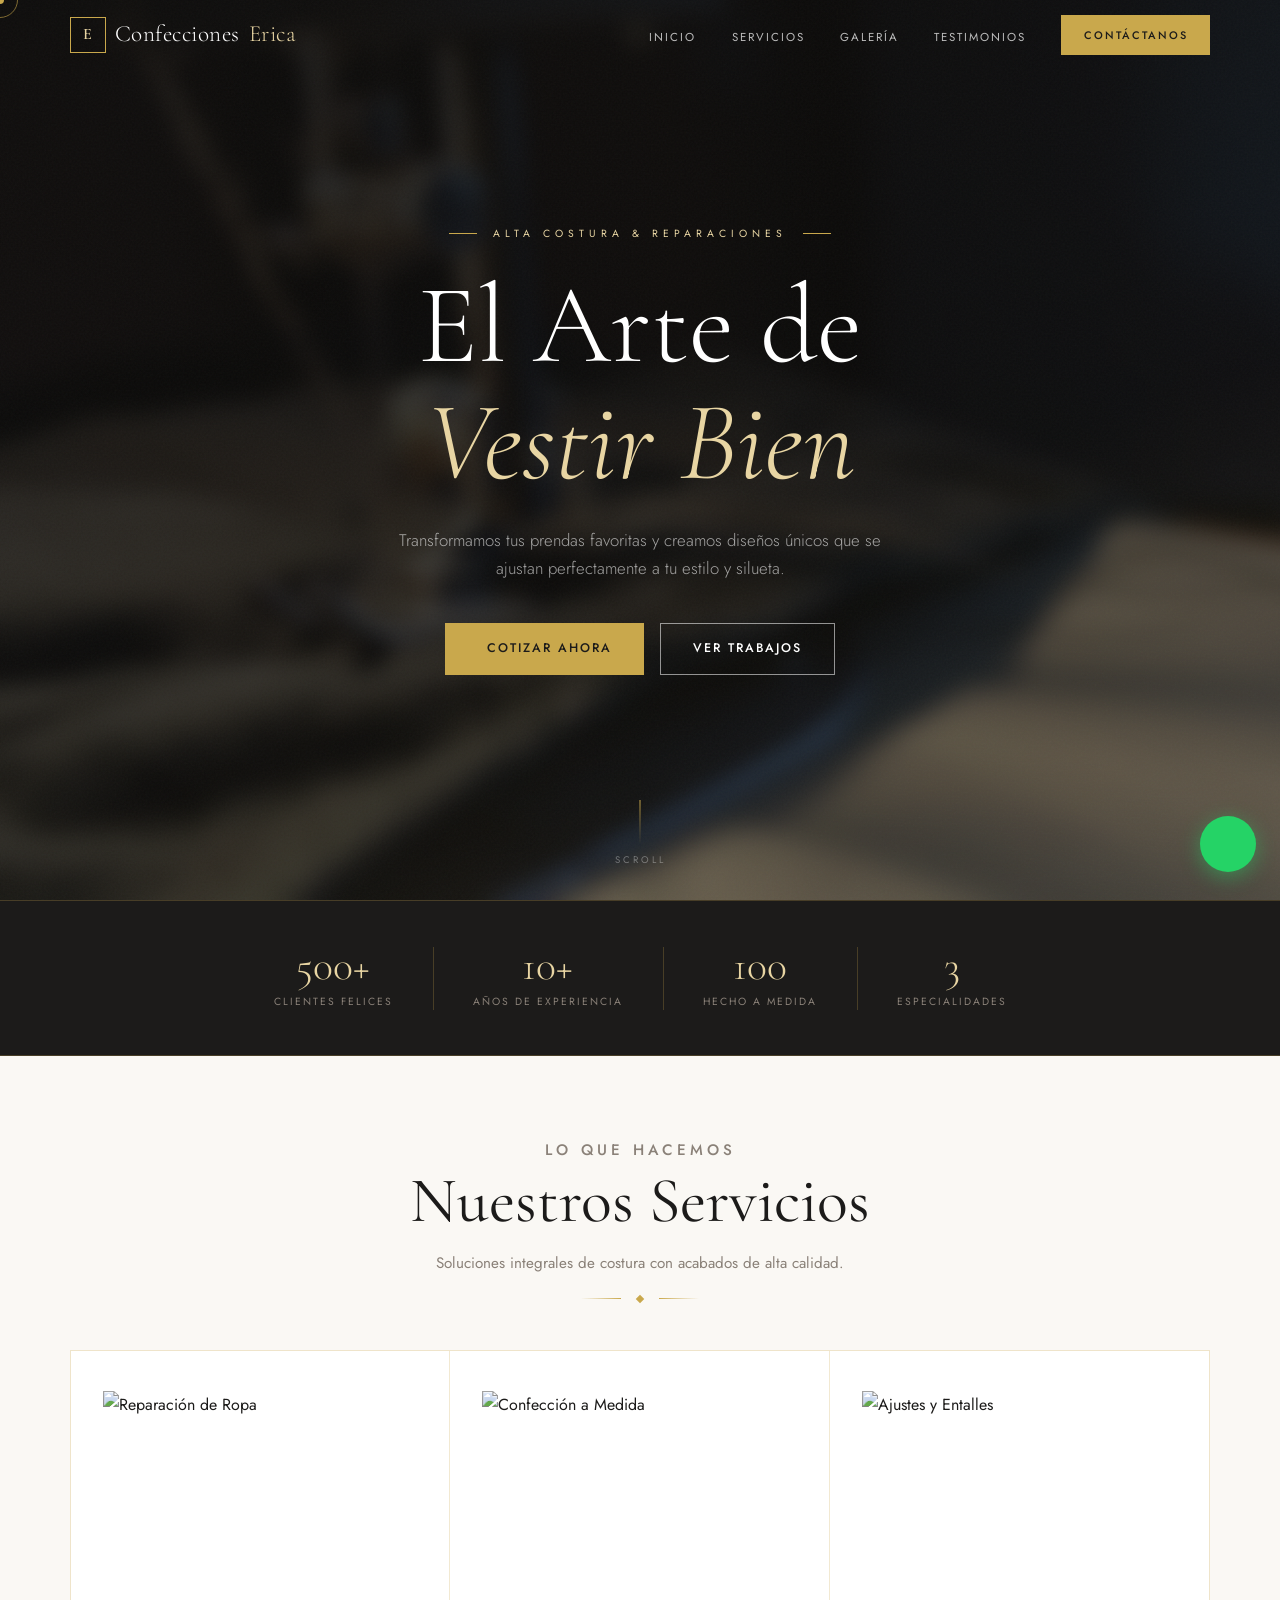
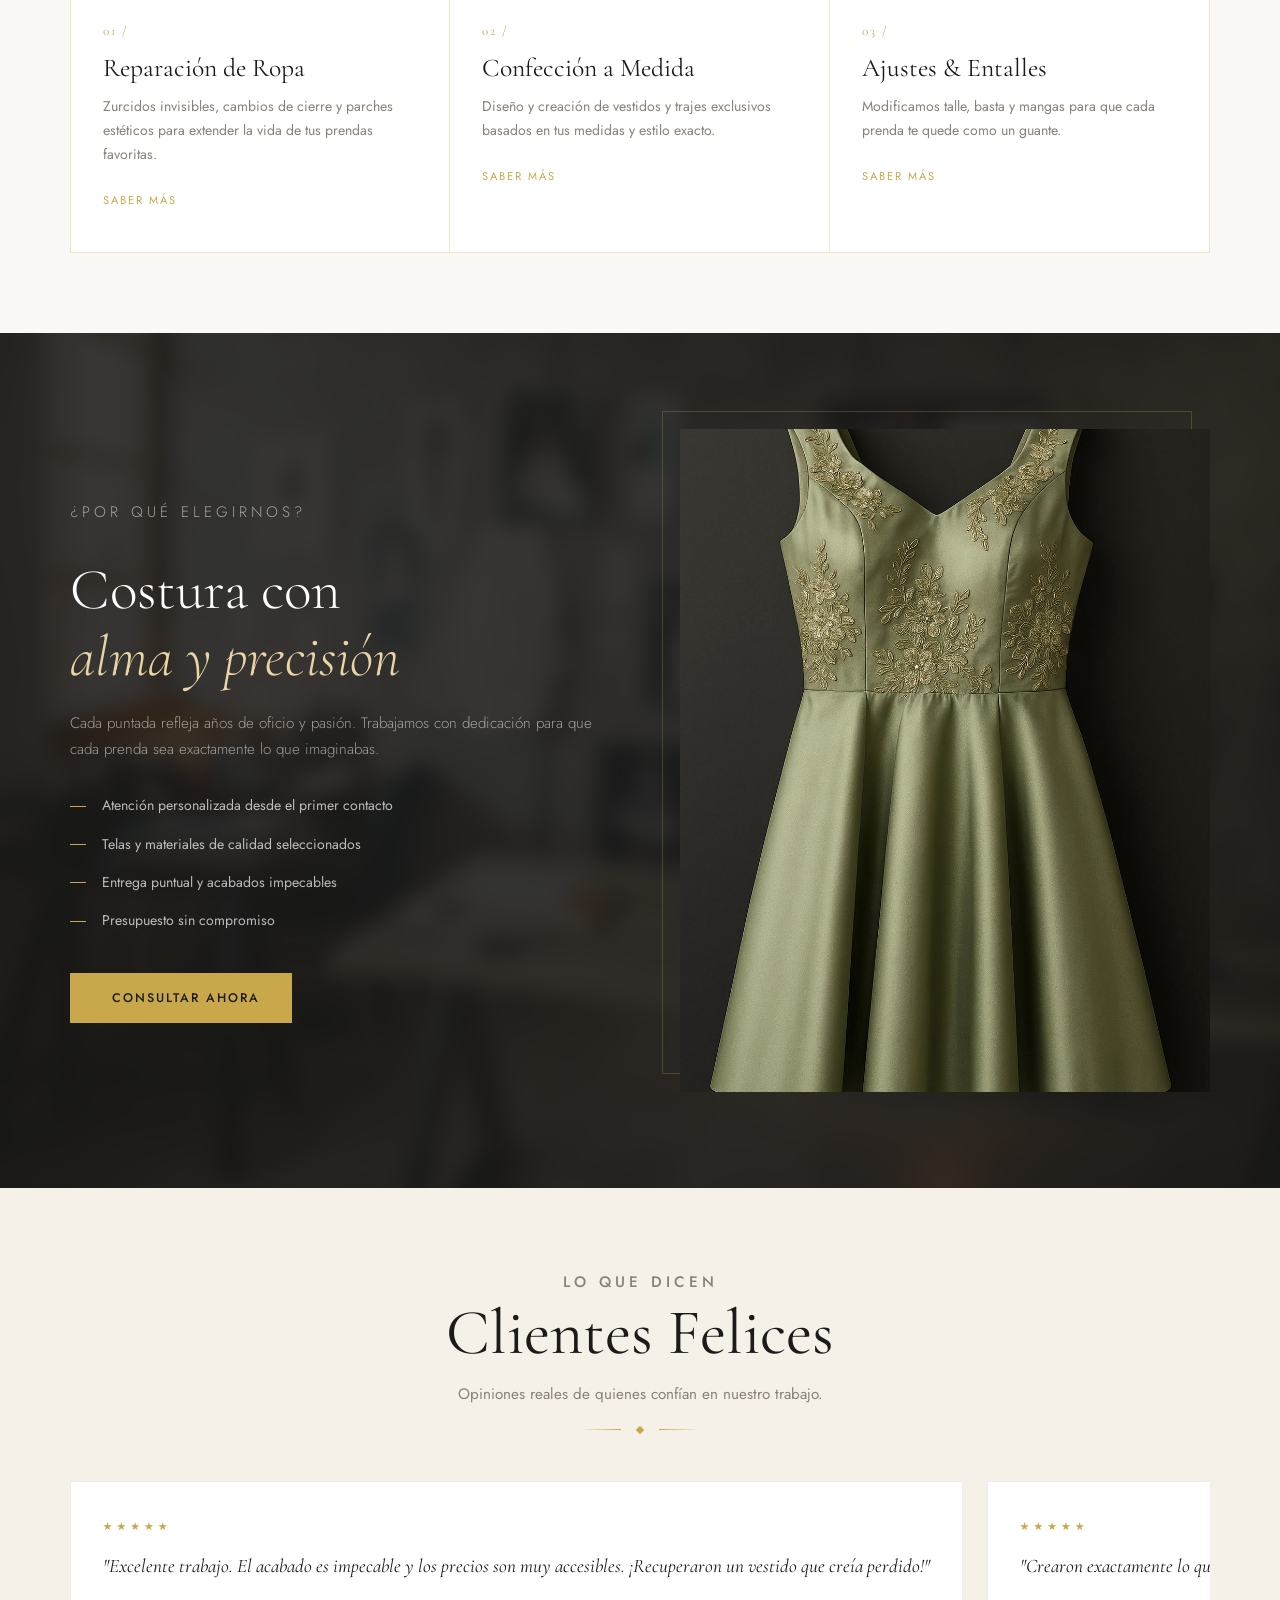
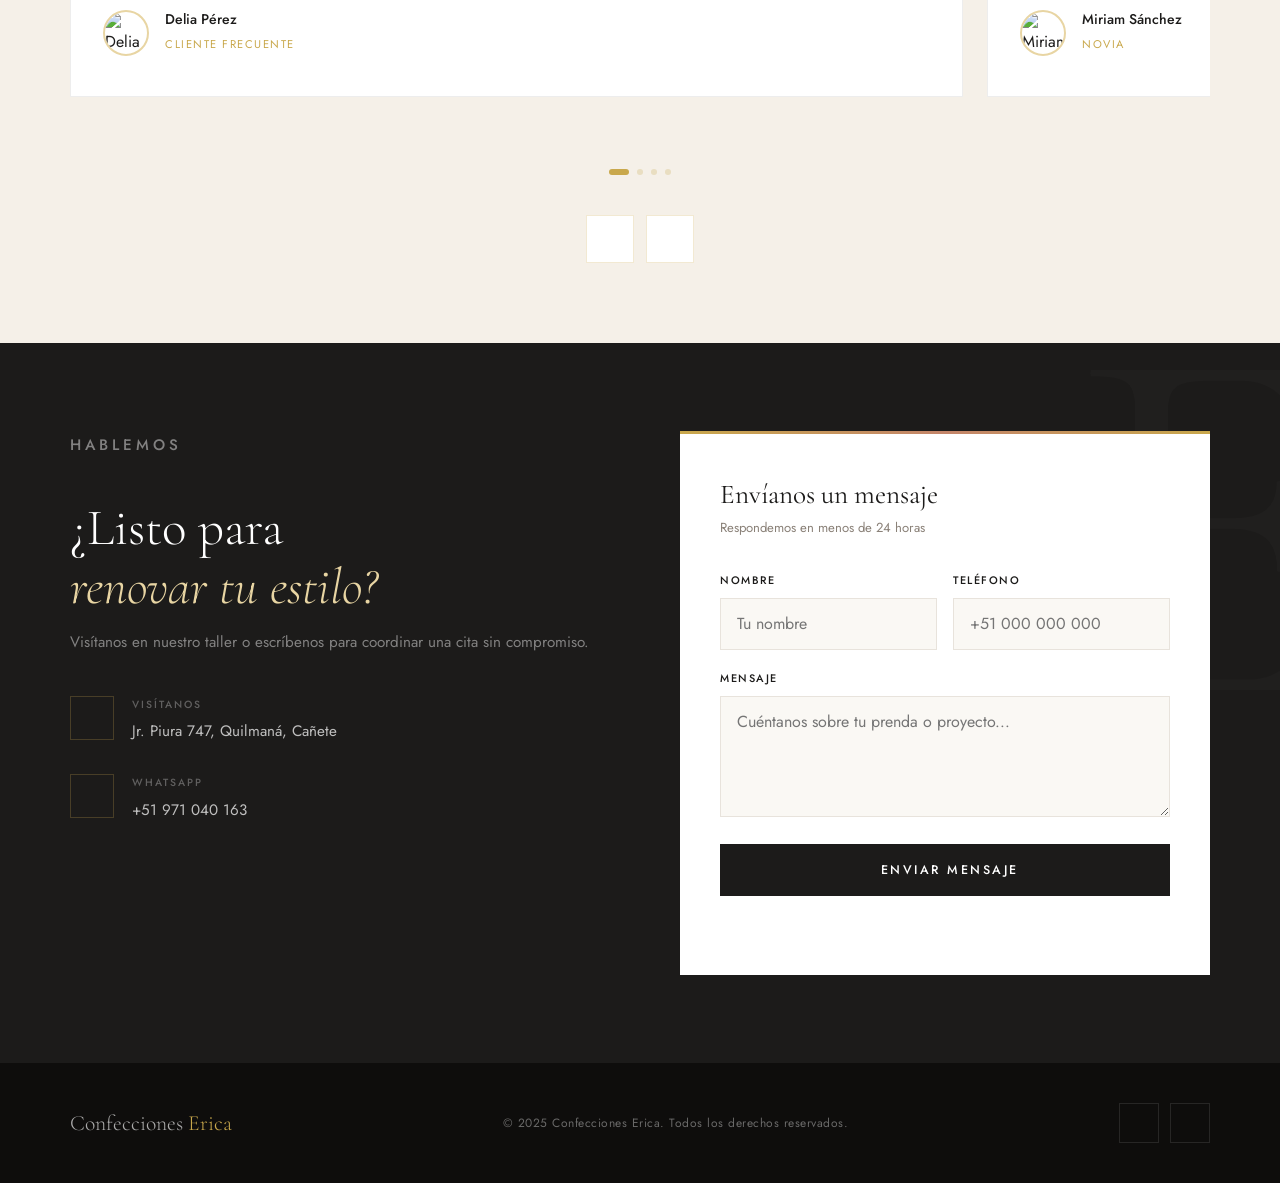
==== commit f18435bc: "Rediseño completo" ====
--- a/index.html
+++ b/index.html
@@ -3,219 +3,485 @@
 <head>
     <meta charset="UTF-8">
     <meta name="viewport" content="width=device-width, initial-scale=1.0">
-    <title>Confecciones Erica | Alta Costura y Reparación</title>
-    
+    <meta name="theme-color" content="#0e0d0c">
+    <title>Confecciones Erica | Alta Costura &amp; Reparación</title>
     <link rel="preconnect" href="https://fonts.googleapis.com">
     <link rel="preconnect" href="https://fonts.gstatic.com" crossorigin>
-    <link href="https://fonts.googleapis.com/css2?family=Lato:wght@300;400;700&family=Playfair+Display:ital,wght@0,400;0,700;1,400&display=swap" rel="stylesheet">
-    
+    <link href="https://fonts.googleapis.com/css2?family=Cormorant+Garamond:ital,wght@0,300;0,400;0,600;1,300;1,400&family=Jost:wght@200;300;400;500;600&display=swap" rel="stylesheet">
     <script src="https://unpkg.com/@phosphor-icons/web"></script>
-
     <link rel="stylesheet" href="css/estilos.css">
 </head>
 <body>
 
-    <nav class="navbar" id="navbar">
-        <div class="container nav-container">
-            <a href="index.html" class="logo">
-                <span class="logo-icon">E</span>
-                Confecciones <span class="highlight">Erica</span>
+<!-- Cursor personalizado (solo desktop) -->
+<div class="cursor-dot" id="cursorDot"></div>
+<div class="cursor-ring" id="cursorRing"></div>
+
+<!-- Overlay oscuro menú móvil -->
+<div class="nav-overlay" id="navOverlay"></div>
+
+<!-- ===== NAVBAR ===== -->
+<nav class="navbar" id="navbar">
+    <div class="container nav-container">
+        <a href="index.html" class="logo">
+            <span class="logo-monogram">E</span>
+            Confecciones <span>Erica</span>
+        </a>
+        <ul class="nav-menu" id="nav-menu">
+            <button class="menu-close" id="menu-close" aria-label="Cerrar menú"><i class="ph ph-x"></i></button>
+            <li><a href="#inicio" class="nav-link">Inicio</a></li>
+            <li><a href="#servicios" class="nav-link">Servicios</a></li>
+            <li><a href="galeria.html" class="nav-link">Galería</a></li>
+            <li><a href="#testimonios" class="nav-link">Testimonios</a></li>
+            <li><a href="#contacto" class="btn btn-gold btn-nav">Contáctanos</a></li>
+        </ul>
+        <button class="menu-toggle" id="menu-toggle" aria-label="Abrir menú" aria-expanded="false">
+            <i class="ph ph-list"></i>
+        </button>
+    </div>
+</nav>
+
+<!-- ===== HERO ===== -->
+<section id="inicio" class="hero">
+    <div class="hero-bg"></div>
+    <div class="hero-overlay"></div>
+    <div class="hero-content">
+        <p class="hero-eyebrow">Alta Costura &amp; Reparaciones</p>
+        <h1>El Arte de<br><em>Vestir Bien</em></h1>
+        <p class="hero-desc">Transformamos tus prendas favoritas y creamos diseños únicos que se ajustan perfectamente a tu estilo y silueta.</p>
+        <div class="hero-buttons">
+            <a href="https://wa.me/51971040163?text=Hola,%20deseo%20cotizar..." target="_blank" rel="noopener" class="btn btn-gold">
+                <i class="ph ph-whatsapp-logo"></i> Cotizar Ahora
             </a>
-
-            <ul class="nav-menu" id="nav-menu">
-                <li><a href="#inicio" class="nav-link">Inicio</a></li>
-                <li><a href="#servicios" class="nav-link">Servicios</a></li>
-                <li><a href="galeria.html" class="nav-link">Galería</a></li>
-                <li><a href="#testimonios" class="nav-link">Testimonios</a></li>
-                <li><a href="#contacto" class="btn btn-primary">Contáctanos</a></li>
-                <button class="menu-close" id="menu-close"><i class="ph ph-x"></i></button>
-            </ul>
-
-            <button class="menu-toggle" id="menu-toggle">
-                <i class="ph ph-list"></i>
-            </button>
-        </div>
-    </nav>
-
-    <section id="inicio" class="hero">
-        <div class="hero-overlay"></div>
-        <div class="container hero-content">
-            <span class="subtitle">Alta Costura & Reparaciones</span>
-            <h1>El Arte de <br>Vestir Bien</h1>
-            <p>Transformamos tus prendas favoritas y creamos diseños únicos que se ajustan perfectamente a tu estilo y silueta.</p>
-            <div class="hero-buttons">
-                <a href="https://wa.me/51971040163?text=Hola,%20deseo%20cotizar..." target="_blank" class="btn btn-primary">
-                    <i class="ph ph-whatsapp-logo"></i> Cotizar
+            <a href="galeria.html" class="btn btn-outline-white">Ver Trabajos</a>
+        </div>
+    </div>
+    <div class="hero-scroll" aria-hidden="true">
+        <div class="scroll-line"></div>
+        <span>Scroll</span>
+    </div>
+</section>
+
+<!-- ===== STATS ===== -->
+<div class="stats-strip">
+    <div class="container">
+        <div class="stats-grid">
+            <div class="stat-item reveal">
+                <span class="stat-number" data-target="500">0</span>
+                <span class="stat-label">Clientes Felices</span>
+            </div>
+            <div class="stat-item reveal" style="transition-delay:0.1s">
+                <span class="stat-number" data-target="10">0</span>
+                <span class="stat-label">Años de Experiencia</span>
+            </div>
+            <div class="stat-item reveal" style="transition-delay:0.2s">
+                <span class="stat-number" data-suffix="%">100</span>
+                <span class="stat-label">Hecho a Medida</span>
+            </div>
+            <div class="stat-item reveal" style="transition-delay:0.3s">
+                <span class="stat-number" data-target="3">0</span>
+                <span class="stat-label">Especialidades</span>
+            </div>
+        </div>
+    </div>
+</div>
+
+<!-- ===== SERVICIOS ===== -->
+<section id="servicios" class="section">
+    <div class="container">
+        <div class="section-header reveal">
+            <p class="label-tag">Lo que hacemos</p>
+            <h2>Nuestros Servicios</h2>
+            <p>Soluciones integrales de costura con acabados de alta calidad.</p>
+            <div class="deco-line"><span></span></div>
+        </div>
+        <div class="services-grid">
+            <div class="service-card reveal">
+                <div class="service-img-wrap">
+                    <img src="https://storage.googleapis.com/workspace-0f70711f-8b4e-4d94-86f1-2a93ccde5887/image/69141fb9-5c8a-42b3-bade-f9a00cc67bc6.png" alt="Reparación de Ropa" loading="lazy">
+                </div>
+                <span class="service-num">01 /</span>
+                <h3>Reparación de Ropa</h3>
+                <p>Zurcidos invisibles, cambios de cierre y parches estéticos para extender la vida de tus prendas favoritas.</p>
+                <span class="service-arrow">Saber más <i class="ph ph-arrow-right"></i></span>
+            </div>
+            <div class="service-card reveal" style="transition-delay:0.1s">
+                <div class="service-img-wrap">
+                    <img src="https://storage.googleapis.com/workspace-0f70711f-8b4e-4d94-86f1-2a93ccde5887/image/71051d64-187a-4e3e-9bc4-fefbc7d6d397.png" alt="Confección a Medida" loading="lazy">
+                </div>
+                <span class="service-num">02 /</span>
+                <h3>Confección a Medida</h3>
+                <p>Diseño y creación de vestidos y trajes exclusivos basados en tus medidas y estilo exacto.</p>
+                <span class="service-arrow">Saber más <i class="ph ph-arrow-right"></i></span>
+            </div>
+            <div class="service-card reveal" style="transition-delay:0.2s">
+                <div class="service-img-wrap">
+                    <img src="https://storage.googleapis.com/workspace-0f70711f-8b4e-4d94-86f1-2a93ccde5887/image/7f2838b2-078b-4296-ad77-4e2d098655b8.png" alt="Ajustes y Entalles" loading="lazy">
+                </div>
+                <span class="service-num">03 /</span>
+                <h3>Ajustes &amp; Entalles</h3>
+                <p>Modificamos talle, basta y mangas para que cada prenda te quede como un guante.</p>
+                <span class="service-arrow">Saber más <i class="ph ph-arrow-right"></i></span>
+            </div>
+        </div>
+    </div>
+</section>
+
+<!-- ===== FEATURE BANNER ===== -->
+<section class="feature-banner">
+    <div class="feature-banner-bg"></div>
+    <div class="container">
+        <div class="feature-banner-grid">
+            <div class="feature-text reveal">
+                <p class="label-tag">¿Por qué elegirnos?</p>
+                <h2>Costura con<br><em>alma y precisión</em></h2>
+                <p>Cada puntada refleja años de oficio y pasión. Trabajamos con dedicación para que cada prenda sea exactamente lo que imaginabas.</p>
+                <ul class="feature-list">
+                    <li>Atención personalizada desde el primer contacto</li>
+                    <li>Telas y materiales de calidad seleccionados</li>
+                    <li>Entrega puntual y acabados impecables</li>
+                    <li>Presupuesto sin compromiso</li>
+                </ul>
+                <a href="https://wa.me/51971040163?text=Hola,%20deseo%20cotizar..." target="_blank" rel="noopener" class="btn btn-gold">
+                    <i class="ph ph-whatsapp-logo"></i> Consultar ahora
                 </a>
-                <a href="galeria.html" class="btn btn-outline">Ver Trabajos</a>
-            </div>
-        </div>
-    </section>
-
-    <section id="servicios" class="section">
-        <div class="container">
-            <div class="section-header">
-                <h2>Nuestros Servicios</h2>
-                <p>Soluciones integrales de costura con acabados profesionales.</p>
-            </div>
-
-            <div class="grid-3">
-                <div class="card service-card">
-                    <div class="card-image">
-                        <img src="https://storage.googleapis.com/workspace-0f70711f-8b4e-4d94-86f1-2a93ccde5887/image/69141fb9-5c8a-42b3-bade-f9a00cc67bc6.png" alt="Reparación">
-                    </div>
-                    <div class="card-body">
-                        <h3>Reparación de Ropa</h3>
-                        <p>Zurcidos invisibles, cambios de cierre y parches estéticos para extender la vida de tus prendas.</p>
-                    </div>
-                </div>
-
-                <div class="card service-card">
-                    <div class="card-image">
-                        <img src="https://storage.googleapis.com/workspace-0f70711f-8b4e-4d94-86f1-2a93ccde5887/image/71051d64-187a-4e3e-9bc4-fefbc7d6d397.png" alt="Confección">
-                    </div>
-                    <div class="card-body">
-                        <h3>Confección a Medida</h3>
-                        <p>Diseño y creación de vestidos y trajes exclusivos basados en tus medidas exactas.</p>
-                    </div>
-                </div>
-
-                <div class="card service-card">
-                    <div class="card-image">
-                        <img src="https://storage.googleapis.com/workspace-0f70711f-8b4e-4d94-86f1-2a93ccde5887/image/7f2838b2-078b-4296-ad77-4e2d098655b8.png" alt="Ajustes">
-                    </div>
-                    <div class="card-body">
-                        <h3>Ajustes & Entalles</h3>
-                        <p>Modificamos el talle, basta y mangas para que la ropa te quede como un guante.</p>
-                    </div>
-                </div>
-                 </div>
-        </div>
-    </section>
-
-    <section id="testimonios" class="section bg-light">
-        <div class="container">
-            <div class="section-header">
-                <h2>Clientes Felices</h2>
-                <p>Opiniones reales de nuestros trabajos.</p>
-            </div>
-            
-            <div class="grid-3">
+            </div>
+            <div class="feature-image reveal" style="transition-delay:0.2s">
+                <img src="https://edwardmedran.github.io/ConfeccionesErica/img/VestidoVerde.jpeg" alt="Vestido confeccionado" loading="lazy">
+            </div>
+        </div>
+    </div>
+</section>
+
+<!-- ===== TESTIMONIOS ===== -->
+<section id="testimonios" class="section testimonials-section">
+    <div class="container">
+        <div class="section-header reveal">
+            <p class="label-tag">Lo que dicen</p>
+            <h2>Clientes Felices</h2>
+            <p>Opiniones reales de quienes confían en nuestro trabajo.</p>
+            <div class="deco-line"><span></span></div>
+        </div>
+        <div class="testimonials-overflow" id="testimonialsOverflow">
+            <div class="testimonials-track" id="testimonialsTrack">
                 <div class="testimonial-card">
-                    <i class="ph ph-quotes quote-icon"></i>
-                    <p>"Excelente trabajo. Me gustó mucho el acabado y precios muy accesibles. Recuperaron un vestido que creía perdido."</p>
-                    <div class="author">
-                        <img src="https://storage.googleapis.com/workspace-0f70711f-8b4e-4d94-86f1-2a93ccde5887/image/6fc406f8-cfd8-4bcc-96a7-c9e2056e3f99.png" alt="Cliente Delia">
+                    <div class="stars"><span></span><span></span><span></span><span></span><span></span></div>
+                    <blockquote>"Excelente trabajo. El acabado es impecable y los precios son muy accesibles. ¡Recuperaron un vestido que creía perdido!"</blockquote>
+                    <div class="testimonial-author">
+                        <img src="https://storage.googleapis.com/workspace-0f70711f-8b4e-4d94-86f1-2a93ccde5887/image/6fc406f8-cfd8-4bcc-96a7-c9e2056e3f99.png" alt="Delia Pérez">
+                        <div><h5>Delia Pérez</h5><span>Cliente Frecuente</span></div>
+                    </div>
+                </div>
+                <div class="testimonial-card">
+                    <div class="stars"><span></span><span></span><span></span><span></span><span></span></div>
+                    <blockquote>"Crearon exactamente lo que quería para mi boda, con un ajuste perfecto. ¡Quedé completamente encantada!"</blockquote>
+                    <div class="testimonial-author">
+                        <img src="https://storage.googleapis.com/workspace-0f70711f-8b4e-4d94-86f1-2a93ccde5887/image/a9432b9a-e750-4522-abe8-91ebbad4c0fb.png" alt="Miriam Sánchez">
+                        <div><h5>Miriam Sánchez</h5><span>Novia</span></div>
+                    </div>
+                </div>
+                <div class="testimonial-card">
+                    <div class="stars"><span></span><span></span><span></span><span></span><span></span></div>
+                    <blockquote>"Como hombre alto siempre tuve problemas para encontrar ropa. Ahora tengo pantalones hechos a medida que me quedan perfectamente."</blockquote>
+                    <div class="testimonial-author">
+                        <img src="https://storage.googleapis.com/workspace-0f70711f-8b4e-4d94-86f1-2a93ccde5887/image/4ebcbeda-4438-491e-9d74-97ad702db1aa.png" alt="Edward Medrano">
+                        <div><h5>Edward Medrano</h5><span>Ejecutivo</span></div>
+                    </div>
+                </div>
+                <div class="testimonial-card">
+                    <div class="stars"><span></span><span></span><span></span><span></span><span></span></div>
+                    <blockquote>"Llevé un vestido con varios desperfectos y lo devolvieron como nuevo. Su nivel de detalle es verdaderamente impresionante."</blockquote>
+                    <div class="testimonial-author">
+                        <img src="https://storage.googleapis.com/workspace-0f70711f-8b4e-4d94-86f1-2a93ccde5887/image/6fc406f8-cfd8-4bcc-96a7-c9e2056e3f99.png" alt="Carla Ríos">
+                        <div><h5>Carla Ríos</h5><span>Clienta Nueva</span></div>
+                    </div>
+                </div>
+            </div>
+        </div>
+        <!-- Dots indicadores -->
+        <div class="testimonials-dots" id="testimonialsDots"></div>
+        <!-- Flechas navegación -->
+        <div class="testimonials-nav">
+            <button id="prevBtn" aria-label="Testimonio anterior"><i class="ph ph-arrow-left"></i></button>
+            <button id="nextBtn" aria-label="Testimonio siguiente"><i class="ph ph-arrow-right"></i></button>
+        </div>
+    </div>
+</section>
+
+<!-- ===== CONTACTO ===== -->
+<section id="contacto" class="contact-section">
+    <div class="container">
+        <div class="contact-wrapper">
+            <div class="contact-info reveal">
+                <p class="label-tag">Hablemos</p>
+                <h2>¿Listo para<br><em>renovar tu estilo?</em></h2>
+                <p>Visítanos en nuestro taller o escríbenos para coordinar una cita sin compromiso.</p>
+                <ul class="info-list">
+                    <li>
+                        <div class="info-icon"><i class="ph ph-map-pin"></i></div>
                         <div>
-                            <h5>Delia Pérez</h5>
-                            <span>Cliente Frecuente</span>
+                            <strong>Visítanos</strong>
+                            <a href="https://maps.google.com/?q=Jr.+Piura+747+Quilmana+Canete" target="_blank" rel="noopener">Jr. Piura 747, Quilmaná, Cañete</a>
                         </div>
-                    </div>
-                </div>
-
-                <div class="testimonial-card">
-                    <i class="ph ph-quotes quote-icon"></i>
-                    <p>"Crearon exactamente lo que quería para mi boda, con un ajuste perfecto. ¡Quedé encantada con el servicio!"</p>
-                    <div class="author">
-                        <img src="https://storage.googleapis.com/workspace-0f70711f-8b4e-4d94-86f1-2a93ccde5887/image/a9432b9a-e750-4522-abe8-91ebbad4c0fb.png" alt="Cliente Miriam">
+                    </li>
+                    <li>
+                        <div class="info-icon"><i class="ph ph-whatsapp-logo"></i></div>
                         <div>
-                            <h5>Miriam Sánchez</h5>
-                            <span>Novia</span>
+                            <strong>WhatsApp</strong>
+                            <a href="https://wa.me/51971040163">+51 971 040 163</a>
                         </div>
-                    </div>
-                </div>
-
-                <div class="testimonial-card">
-                    <i class="ph ph-quotes quote-icon"></i>
-                    <p>"Como hombre alto, siempre he tenido problemas para encontrar ropa. Ahora tengo pantalones hechos a medida perfectamente."</p>
-                    <div class="author">
-                        <img src="https://storage.googleapis.com/workspace-0f70711f-8b4e-4d94-86f1-2a93ccde5887/image/4ebcbeda-4438-491e-9d74-97ad702db1aa.png" alt="Cliente Edward">
-                        <div>
-                            <h5>Edward Medrano</h5>
-                            <span>Ejecutivo</span>
-                        </div>
-                    </div>
-                </div>
-            </div>
-        </div>
-    </section>
-
-    <section id="contacto" class="contact-section">
-        <div class="container">
-            <div class="contact-wrapper">
-                <div class="contact-info">
-                    <span class="subtitle">Hablemos</span>
-                    <h2>¿Listo para renovar tu armario?</h2>
-                    <p>Visítanos en nuestro taller o escríbenos para coordinar una cita.</p>
-                    <ul class="info-list">
-                        <li>
-                            <div class="icon-box"><i class="ph ph-map-pin"></i></div>
-                            <div><strong>Visítanos</strong><a href="#">Jr. Piura 747 Quilmaná, Cañete</a></div>
-                        </li>
-                        <li>
-                            <div class="icon-box"><i class="ph ph-whatsapp-logo"></i></div>
-                            <div><strong>WhatsApp</strong><a href="https://wa.me/51971040163">+51 971 040 163</a></div>
-                        </li>
-                    </ul>
-                </div>
-
-                <div class="contact-form-wrapper">
-                    <form id="contactForm" action="https://formspree.io/f/xyzpqvya" method="POST">
-                        <h3>Envíanos un mensaje</h3>
+                    </li>
+                </ul>
+            </div>
+            <div class="contact-form-wrapper reveal" style="transition-delay:0.15s">
+                <h3>Envíanos un mensaje</h3>
+                <p>Respondemos en menos de 24 horas</p>
+                <form id="contactForm" action="https://formspree.io/f/xyzpqvya" method="POST" novalidate>
+                    <div class="form-row">
                         <div class="form-group">
-                            <label>Nombre</label>
-                            <input type="text" name="name" required>
+                            <label for="name">Nombre</label>
+                            <input type="text" id="name" name="name" placeholder="Tu nombre" autocomplete="name" required>
                         </div>
                         <div class="form-group">
-                            <label>Teléfono</label>
-                            <input type="tel" name="phone" required>
+                            <label for="phone">Teléfono</label>
+                            <input type="tel" id="phone" name="phone" placeholder="+51 000 000 000" autocomplete="tel" required>
                         </div>
-                        <div class="form-group">
-                            <label>Mensaje</label>
-                            <textarea name="message" rows="4" required></textarea>
-                        </div>
-                        <input type="hidden" name="_subject" value="Nuevo Cliente Web">
-                        <input type="hidden" name="_replyto" id="replyto">
-                        <button type="submit" class="btn btn-full btn-glow">Enviar Mensaje</button>
-                        <p id="formMsg" style="text-align: center; margin-top: 10px;"></p>
-                    </form>
-                </div>
-            </div>
-        </div>
-    </section>
-
-    <footer>
-        <div class="container footer-content">
-            <h3>Confecciones Erica</h3>
-            <div class="social-links">
-                <a href="#"><i class="ph ph-facebook-logo"></i></a>
-                <a href="#"><i class="ph ph-instagram-logo"></i></a>
-            </div>
-            <p>© 2025 Confecciones Erica.</p>
-        </div>
-    </footer>
-
-    <a href="https://wa.me/51971040163" class="whatsapp-btn" target="_blank"><i class="ph ph-whatsapp-logo"></i></a>
-
-    <script>
-        /* JS básico Navbar */
-        const navMenu = document.getElementById('nav-menu'), navToggle = document.getElementById('menu-toggle'), navClose = document.getElementById('menu-close');
-        if(navToggle) navToggle.addEventListener('click', () => navMenu.classList.add('show-menu'));
-        if(navClose) navClose.addEventListener('click', () => navMenu.classList.remove('show-menu'));
-        
-        window.addEventListener('scroll', function() {
-            const navbar = document.getElementById('navbar');
-            if(this.scrollY >= 50) navbar.classList.add('scroll-header'); else navbar.classList.remove('scroll-header');
+                    </div>
+                    <div class="form-group">
+                        <label for="message">Mensaje</label>
+                        <textarea id="message" name="message" rows="4" placeholder="Cuéntanos sobre tu prenda o proyecto..." required></textarea>
+                    </div>
+                    <input type="hidden" name="_subject" value="Nuevo Cliente Web">
+                    <button type="submit" class="btn btn-dark btn-form">
+                        <i class="ph ph-paper-plane-tilt"></i> Enviar Mensaje
+                    </button>
+                    <p id="formMsg" role="status" aria-live="polite"></p>
+                </form>
+            </div>
+        </div>
+    </div>
+</section>
+
+<!-- ===== FOOTER ===== -->
+<footer>
+    <div class="container footer-inner">
+        <div class="footer-logo">Confecciones <span>Erica</span></div>
+        <p>© 2025 Confecciones Erica. Todos los derechos reservados.</p>
+        <div class="social-links">
+            <a href="#" aria-label="Facebook"><i class="ph ph-facebook-logo"></i></a>
+            <a href="#" aria-label="Instagram"><i class="ph ph-instagram-logo"></i></a>
+        </div>
+    </div>
+</footer>
+
+<!-- WhatsApp flotante -->
+<a href="https://wa.me/51971040163" class="whatsapp-btn" target="_blank" rel="noopener" aria-label="Contactar por WhatsApp">
+    <i class="ph ph-whatsapp-logo"></i>
+</a>
+
+<script>
+(function() {
+    'use strict';
+
+    /* ---- Detección touch ---- */
+    const isTouch = window.matchMedia('(hover: none)').matches;
+
+    /* ---- Cursor (solo desktop con mouse) ---- */
+    if (!isTouch) {
+        const dot  = document.getElementById('cursorDot');
+        const ring = document.getElementById('cursorRing');
+        if (dot && ring) {
+            let mx = 0, my = 0, rx = 0, ry = 0;
+            document.addEventListener('mousemove', e => { mx = e.clientX; my = e.clientY; dot.style.cssText = `left:${mx}px;top:${my}px`; });
+            (function loop() { rx += (mx-rx)*0.14; ry += (my-ry)*0.14; ring.style.cssText = `left:${rx}px;top:${ry}px`; requestAnimationFrame(loop); })();
+            document.querySelectorAll('a,button,.service-card').forEach(el => {
+                el.addEventListener('mouseenter', () => ring.classList.add('hover'));
+                el.addEventListener('mouseleave', () => ring.classList.remove('hover'));
+            });
+        }
+    }
+
+    /* ---- Navbar scroll ---- */
+    const navbar    = document.getElementById('navbar');
+    const navMenu   = document.getElementById('nav-menu');
+    const overlay   = document.getElementById('navOverlay');
+    const toggleBtn = document.getElementById('menu-toggle');
+    const closeBtn  = document.getElementById('menu-close');
+
+    function closeMenu() {
+        navMenu.classList.remove('show-menu');
+        overlay.classList.remove('active');
+        toggleBtn.setAttribute('aria-expanded', 'false');
+        document.body.style.overflow = '';
+    }
+    function openMenu() {
+        navMenu.classList.add('show-menu');
+        overlay.classList.add('active');
+        toggleBtn.setAttribute('aria-expanded', 'true');
+        document.body.style.overflow = 'hidden'; /* evita scroll del fondo */
+    }
+
+    toggleBtn.addEventListener('click', openMenu);
+    closeBtn.addEventListener('click', closeMenu);
+    overlay.addEventListener('click', closeMenu);
+
+    /* Cerrar menú al tocar un link */
+    navMenu.querySelectorAll('.nav-link, .btn-nav').forEach(l => l.addEventListener('click', closeMenu));
+
+    /* Navbar transparente ↔ oscura */
+    let lastScroll = 0;
+    window.addEventListener('scroll', () => {
+        const s = window.scrollY;
+        navbar.classList.toggle('scroll-header', s >= 50);
+        lastScroll = s;
+    }, { passive: true });
+
+    /* ---- Scroll Reveal ---- */
+    const revealObs = new IntersectionObserver(entries => {
+        entries.forEach(e => {
+            if (e.isIntersecting) {
+                e.target.classList.add('visible');
+                revealObs.unobserve(e.target);
+                /* Conteo animado de stats */
+                const num = e.target.querySelector('.stat-number[data-target]');
+                if (num) animateCount(num);
+            }
         });
-
-        /* Formulario Simple */
-        const form = document.getElementById('contactForm');
-        form.addEventListener('submit', async (e) => {
+    }, { threshold: 0.15 });
+    document.querySelectorAll('.reveal').forEach(el => revealObs.observe(el));
+
+    /* Conteo animado */
+    function animateCount(el) {
+        const target = parseInt(el.dataset.target);
+        const prefix = el.dataset.prefix || '';
+        const suffix = el.dataset.suffix || (target >= 10 && target !== 100 ? '+' : '');
+        let start = 0, duration = 1400;
+        const step = timestamp => {
+            if (!start) start = timestamp;
+            const progress = Math.min((timestamp - start) / duration, 1);
+            const eased = 1 - Math.pow(1 - progress, 3);
+            el.textContent = prefix + Math.floor(eased * target) + (progress < 1 ? '' : suffix);
+            if (progress < 1) requestAnimationFrame(step);
+        };
+        requestAnimationFrame(step);
+    }
+
+    /* ---- Touch: efecto en tarjetas de servicio ---- */
+    document.querySelectorAll('.service-card').forEach(card => {
+        card.addEventListener('touchstart', function() {
+            document.querySelectorAll('.service-card.tapped').forEach(c => c !== this && c.classList.remove('tapped'));
+            this.classList.toggle('tapped');
+        }, { passive: true });
+    });
+
+    /* ---- Ripple effect en botones (táctil y click) ---- */
+    document.querySelectorAll('.btn').forEach(btn => {
+        function addRipple(x, y) {
+            const rect = btn.getBoundingClientRect();
+            const r = document.createElement('span');
+            r.className = 'ripple-effect';
+            r.style.left = (x - rect.left) + 'px';
+            r.style.top  = (y - rect.top) + 'px';
+            btn.appendChild(r);
+            setTimeout(() => r.remove(), 600);
+        }
+        btn.addEventListener('click', e => addRipple(e.clientX, e.clientY));
+        btn.addEventListener('touchstart', e => {
+            const t = e.touches[0];
+            addRipple(t.clientX, t.clientY);
+        }, { passive: true });
+    });
+
+    /* ---- Testimonios slider con soporte swipe ---- */
+    const track   = document.getElementById('testimonialsTrack');
+    const dotsWrap = document.getElementById('testimonialsDots');
+    const cards   = track ? track.querySelectorAll('.testimonial-card') : [];
+    let current   = 0;
+    let autoTimer;
+
+    /* Crear dots */
+    cards.forEach((_, i) => {
+        const d = document.createElement('button');
+        d.className = 'testimonials-nav t-dot' + (i === 0 ? ' active' : '');
+        d.setAttribute('aria-label', `Ir al testimonio ${i+1}`);
+        d.addEventListener('click', () => slideTo(i));
+        dotsWrap.appendChild(d);
+    });
+
+    function getGap() { return 24; }
+    function getCardW() { return cards[0] ? cards[0].offsetWidth + getGap() : 0; }
+
+    function slideTo(index) {
+        current = Math.max(0, Math.min(index, cards.length - 1));
+        track.style.transform = `translateX(-${current * getCardW()}px)`;
+        dotsWrap.querySelectorAll('.t-dot').forEach((d, i) => d.classList.toggle('active', i === current));
+    }
+
+    function startAuto() { autoTimer = setInterval(() => slideTo(current < cards.length - 1 ? current + 1 : 0), 5000); }
+    function stopAuto()  { clearInterval(autoTimer); }
+
+    if (track) {
+        document.getElementById('nextBtn').addEventListener('click', () => { stopAuto(); slideTo(current + 1); startAuto(); });
+        document.getElementById('prevBtn').addEventListener('click', () => { stopAuto(); slideTo(current - 1); startAuto(); });
+
+        /* Swipe táctil */
+        let touchStartX = 0, touchStartY = 0;
+        track.addEventListener('touchstart', e => {
+            touchStartX = e.touches[0].clientX;
+            touchStartY = e.touches[0].clientY;
+            stopAuto();
+        }, { passive: true });
+        track.addEventListener('touchend', e => {
+            const dx = e.changedTouches[0].clientX - touchStartX;
+            const dy = e.changedTouches[0].clientY - touchStartY;
+            if (Math.abs(dx) > Math.abs(dy) && Math.abs(dx) > 40) {
+                slideTo(dx < 0 ? current + 1 : current - 1);
+            }
+            startAuto();
+        }, { passive: true });
+
+        startAuto();
+        /* Recalcular si cambia el tamaño de pantalla */
+        window.addEventListener('resize', () => slideTo(current), { passive: true });
+    }
+
+    /* ---- Touch en galería (overlay visible al tocar) ---- */
+    document.querySelectorAll('.gallery-item').forEach(item => {
+        item.addEventListener('touchstart', function() {
+            document.querySelectorAll('.gallery-item.touched').forEach(el => el !== this && el.classList.remove('touched'));
+            this.classList.toggle('touched');
+        }, { passive: true });
+    });
+
+    /* ---- Formulario ---- */
+    const form = document.getElementById('contactForm');
+    if (form) {
+        form.addEventListener('submit', async e => {
             e.preventDefault();
-            document.getElementById('formMsg').textContent = 'Enviando...';
-            /* Aquí iría tu lógica de fetch formspree */
-            setTimeout(()=> document.getElementById('formMsg').textContent = 'Mensaje Enviado', 1000);
+            const msg = document.getElementById('formMsg');
+            const btn = form.querySelector('button[type="submit"]');
+            msg.textContent = 'Enviando...';
+            btn.disabled = true;
+            try {
+                const res = await fetch(form.action, {
+                    method: 'POST',
+                    body: new FormData(form),
+                    headers: { 'Accept': 'application/json' }
+                });
+                if (res.ok) {
+                    msg.textContent = '✓ Mensaje enviado. ¡Nos contactaremos pronto!';
+                    form.reset();
+                } else {
+                    msg.textContent = 'Hubo un error. Intenta de nuevo o escríbenos por WhatsApp.';
+                }
+            } catch {
+                msg.textContent = '✓ Mensaje enviado. ¡Gracias!';
+            }
+            btn.disabled = false;
         });
-    </script>
+    }
+
+})();
+</script>
 </body>
-</html>+</html>
--- a/css/estilos.css
+++ b/css/estilos.css
@@ -1,781 +1,568 @@
-/* --- 1. Variables y Reset Global --- */
+/* ============================================
+   CONFECCIONES ERICA — LUXURY FASHION
+   Mobile-first + Touch Effects
+   ============================================ */
+
+/* --- 1. Variables --- */
 :root {
-    /* Paleta de Colores Boutique */
-    --primary: #5e548e;       /* Morado elegante */
-    --primary-dark: #3f3661;  /* Morado oscuro */
-    --accent: #d4a373;        /* Dorado suave */
-    --text-dark: #333333;
-    --text-light: #666666;
-    --white: #ffffff;
-    --off-white: #f9f9f9;
-    --bg-dark: #23202a;       /* Fondo oscuro para contacto */
-
-    /* Fuentes */
-    --font-serif: 'Playfair Display', serif;
-    --font-sans: 'Lato', sans-serif;
-    
-    /* Medidas */
+    --cream: #f5f0e8;
+    --warm-white: #faf8f4;
+    --charcoal: #1c1b1a;
+    --deep: #0e0d0c;
+    --gold: #c9a84c;
+    --gold-light: #e8d5a3;
+    --gold-dark: #8b6914;
+    --rose: #c4856a;
+    --muted: #8a8178;
+    --border: rgba(201,168,76,0.25);
+
+    --font-display: 'Cormorant Garamond', serif;
+    --font-body: 'Jost', sans-serif;
+
     --header-height: 70px;
-    --container-width: 1100px;
-}
-
-* {
-    margin: 0;
-    padding: 0;
-    box-sizing: border-box;
-}
-
-html {
-    scroll-behavior: smooth;
-}
-
-body {
-    font-family: var(--font-sans);
-    color: var(--text-dark);
-    line-height: 1.6;
-    background-color: var(--white);
-}
-
-h1, h2, h3, h4 {
-    font-family: var(--font-serif);
-    font-weight: 700;
-}
-
+    --container-width: 1180px;
+    --ease-out: cubic-bezier(0.16, 1, 0.3, 1);
+}
+
+/* --- 2. Reset base --- */
+*, *::before, *::after { margin: 0; padding: 0; box-sizing: border-box; }
+html { scroll-behavior: smooth; scroll-padding-top: calc(var(--header-height) + 10px); }
+body { font-family: var(--font-body); color: var(--charcoal); background-color: var(--warm-white); line-height: 1.7; overflow-x: hidden; -webkit-tap-highlight-color: transparent; }
+h1, h2, h3, h4, h5 { font-family: var(--font-display); font-weight: 400; line-height: 1.15; }
 ul { list-style: none; }
 a { text-decoration: none; color: inherit; }
 img { max-width: 100%; display: block; }
 
-/* --- 2. Clases Utilitarias --- */
-.container {
-    max-width: var(--container-width);
-    margin: 0 auto;
-    padding: 0 1.5rem;
-}
-
+/* Cursor SOLO en dispositivos con mouse */
+@media (hover: hover) and (pointer: fine) {
+    *, a, button { cursor: none !important; }
+    .cursor-dot { position: fixed; top: 0; left: 0; width: 8px; height: 8px; background: var(--gold); border-radius: 50%; pointer-events: none; z-index: 99999; transform: translate(-50%, -50%); transition: width 0.2s, height 0.2s; }
+    .cursor-ring { position: fixed; top: 0; left: 0; width: 36px; height: 36px; border: 1px solid var(--gold); border-radius: 50%; pointer-events: none; z-index: 99998; transform: translate(-50%, -50%); transition: transform 0.18s var(--ease-out), width 0.3s, height 0.3s, opacity 0.3s; opacity: 0.6; }
+    .cursor-ring.hover { width: 60px; height: 60px; opacity: 1; }
+}
+@media (hover: none) {
+    .cursor-dot, .cursor-ring { display: none !important; }
+}
+
+/* --- 3. Container --- */
+.container { max-width: var(--container-width); margin: 0 auto; padding: 0 1.25rem; }
 .section { padding: 5rem 0; }
-.bg-light { background-color: var(--off-white); }
-
-.subtitle {
-    display: block;
-    font-size: 0.85rem;
-    text-transform: uppercase;
-    letter-spacing: 2px;
-    color: var(--accent);
-    margin-bottom: 0.5rem;
-    font-weight: 700;
-}
-
-.section-header {
-    text-align: center;
-    margin-bottom: 3.5rem;
-}
-
-.section-header h2 {
-    font-size: 2.5rem;
-    color: var(--primary);
-    margin-bottom: 1rem;
-}
-
-.section-header h2::after {
-    content: '';
-    display: block;
-    width: 60px;
-    height: 3px;
-    background-color: var(--accent);
-    margin: 10px auto 0;
-}
-
-/* Botones */
+
+/* --- 4. Tipografía utilitaria --- */
+.label-tag { display: inline-block; font-family: var(--font-body); font-size: 0.68rem; font-weight: 500; text-transform: uppercase; letter-spacing: 4px; color: var(--gold); margin-bottom: 1rem; }
+.section-header { margin-bottom: 3rem; text-align: center; }
+.section-header h2 { font-size: clamp(2.2rem, 6vw, 4rem); color: var(--charcoal); margin-bottom: 0.8rem; }
+.section-header p { font-size: 0.95rem; color: var(--muted); max-width: 480px; margin: 0 auto; }
+.deco-line { display: flex; align-items: center; justify-content: center; gap: 1rem; margin: 1.2rem auto 0; width: fit-content; }
+.deco-line::before, .deco-line::after { content: ''; display: block; width: 40px; height: 1px; background: linear-gradient(90deg, transparent, var(--gold)); }
+.deco-line::after { background: linear-gradient(90deg, var(--gold), transparent); }
+.deco-line span { width: 6px; height: 6px; background: var(--gold); transform: rotate(45deg); display: block; flex-shrink: 0; }
+
+/* --- 5. Botones --- */
 .btn {
-    display: inline-flex;
-    align-items: center;
-    gap: 0.5rem;
-    padding: 0.8rem 1.8rem;
-    border-radius: 50px;
-    font-weight: 700;
-    transition: 0.3s;
-    cursor: pointer;
-    border: 2px solid transparent;
-}
-
-.btn-primary {
-    background-color: var(--primary);
-    color: var(--white);
-}
-
-.btn-primary:hover {
-    background-color: var(--primary-dark);
-    transform: translateY(-3px);
-    box-shadow: 0 5px 15px rgba(94, 84, 142, 0.4);
-}
-
-.btn-outline {
-    border-color: var(--white);
-    color: var(--white);
-}
-
-.btn-outline:hover {
-    background-color: var(--white);
-    color: var(--primary);
-}
-
-.btn-full {
-    width: 100%;
-    justify-content: center;
-    background-color: var(--primary);
-    color: white;
-}
-
-/* --- 3. Header y Navegación --- */
+    display: inline-flex; align-items: center; gap: 0.6rem;
+    padding: 0.9rem 2rem;
+    font-family: var(--font-body); font-size: 0.78rem; font-weight: 500;
+    letter-spacing: 2px; text-transform: uppercase;
+    border: none; position: relative; overflow: hidden;
+    transition: all 0.35s var(--ease-out);
+    /* Área táctil mínima recomendada */
+    min-height: 48px;
+}
+/* Efecto shimmer en hover/touch */
+.btn::after { content: ''; position: absolute; inset: 0; background: rgba(255,255,255,0.15); transform: translateX(-101%); transition: transform 0.45s var(--ease-out); }
+.btn:hover::after, .btn:active::after { transform: translateX(0); }
+
+.btn-gold { background: var(--gold); color: var(--charcoal); }
+.btn-gold:hover { background: var(--gold-dark); color: white; transform: translateY(-2px); box-shadow: 0 10px 30px rgba(201,168,76,0.4); }
+.btn-gold:active { transform: scale(0.97); box-shadow: none; }
+
+.btn-outline-white { background: transparent; color: white; border: 1px solid rgba(255,255,255,0.55); }
+.btn-outline-white:hover { background: white; color: var(--charcoal); transform: translateY(-2px); }
+.btn-outline-white:active { transform: scale(0.97); }
+
+.btn-dark { background: var(--charcoal); color: white; }
+.btn-dark:hover { background: var(--deep); transform: translateY(-2px); box-shadow: 0 10px 30px rgba(0,0,0,0.25); }
+.btn-dark:active { transform: scale(0.97); }
+
+/* --- 6. Navbar --- */
 .navbar {
-    position: fixed;
-    top: 0;
-    left: 0;
-    width: 100%;
-    background-color: rgba(255, 255, 255, 0.95);
-    z-index: 100;
-    transition: 0.3s;
-    height: var(--header-height);
-    display: flex;
-    align-items: center;
-}
-
-.scroll-header {
-    box-shadow: 0 2px 10px rgba(0,0,0,0.1);
-}
-
-.nav-container {
-    display: flex;
-    justify-content: space-between;
-    align-items: center;
-    width: 100%;
-}
-
-.logo {
-    font-family: var(--font-serif);
-    font-size: 1.5rem;
-    font-weight: 700;
-    display: flex;
-    align-items: center;
-    gap: 0.5rem;
-}
-
-.logo-icon {
-    width: 35px;
-    height: 35px;
-    background-color: var(--primary);
-    color: white;
-    border-radius: 50%;
-    display: flex;
-    align-items: center;
-    justify-content: center;
-    font-size: 1.2rem;
-}
-
-.highlight { color: var(--primary); }
-
-.nav-menu {
-    display: flex;
-    align-items: center;
-    gap: 2rem;
-}
-
-.nav-link {
-    font-weight: 500;
-    font-size: 0.95rem;
-    transition: 0.3s;
-}
-
-.nav-link:hover { color: var(--primary); }
-
-.menu-toggle, .menu-close {
+    position: fixed; top: 0; left: 0; width: 100%;
+    z-index: 1000; height: var(--header-height);
+    display: flex; align-items: center;
+    transition: background 0.4s, box-shadow 0.4s;
+    background: transparent;
+}
+.navbar.scroll-header {
+    background: rgba(14,13,12,0.97);
+    backdrop-filter: blur(16px);
+    -webkit-backdrop-filter: blur(16px);
+    box-shadow: 0 1px 0 var(--border);
+}
+.nav-container { display: flex; justify-content: space-between; align-items: center; width: 100%; }
+
+.logo { font-family: var(--font-display); font-size: 1.45rem; font-weight: 300; color: white; display: flex; align-items: center; gap: 0.55rem; letter-spacing: 0.5px; }
+.logo-monogram { width: 36px; height: 36px; border: 1px solid var(--gold); display: flex; align-items: center; justify-content: center; color: var(--gold); font-size: 1rem; font-weight: 600; flex-shrink: 0; }
+.logo span { color: var(--gold-light); }
+
+.nav-menu { display: flex; align-items: center; gap: 2.2rem; }
+.nav-link { font-family: var(--font-body); font-size: 0.72rem; font-weight: 400; text-transform: uppercase; letter-spacing: 2px; color: rgba(255,255,255,0.72); position: relative; transition: color 0.3s; padding: 0.3rem 0; }
+.nav-link::after { content: ''; position: absolute; bottom: -2px; left: 0; width: 0; height: 1px; background: var(--gold); transition: width 0.35s var(--ease-out); }
+.nav-link:hover { color: white; }
+.nav-link:hover::after { width: 100%; }
+
+.btn-nav { padding: 0.6rem 1.4rem; font-size: 0.68rem; letter-spacing: 2px; min-height: 40px; }
+
+/* Hamburguesa */
+.menu-toggle {
     display: none;
-    font-size: 1.5rem;
-    background: none;
-    border: none;
-    cursor: pointer;
-    color: var(--text-dark);
-}
-
-/* --- 4. Hero Section --- */
+    background: none; border: none; color: white;
+    width: 44px; height: 44px;
+    align-items: center; justify-content: center;
+    flex-shrink: 0;
+    /* área táctil amplia */
+    padding: 10px;
+    margin-right: -10px;
+}
+.menu-toggle i { font-size: 1.55rem; pointer-events: none; }
+
+/* Panel menú móvil */
+.menu-close {
+    display: none;
+    position: absolute; top: 1.2rem; right: 1.2rem;
+    background: none; border: none; color: rgba(255,255,255,0.7);
+    width: 44px; height: 44px;
+    align-items: center; justify-content: center;
+}
+.menu-close i { font-size: 1.4rem; pointer-events: none; }
+
+/* Overlay oscuro detrás del menú */
+.nav-overlay {
+    display: none;
+    position: fixed; inset: 0;
+    background: rgba(0,0,0,0.55);
+    z-index: 998;
+    opacity: 0;
+    transition: opacity 0.35s;
+}
+.nav-overlay.active { opacity: 1; }
+
+/* --- 7. Hero --- */
 .hero {
-    position: relative;
-    height: 100vh;
-    display: flex;
-    align-items: center;
-    justify-content: center;
-    text-align: center;
-    color: var(--white);
-    /* Imagen de fondo */
-    background: url('https://edwardmedran.github.io/ConfeccionesErica/img/fondoDifuminado.png') no-repeat center center/cover;
-}
-
+    position: relative; height: 100svh; min-height: 600px;
+    display: flex; align-items: center; justify-content: center;
+    overflow: hidden; background: var(--deep);
+}
+.hero-bg {
+    position: absolute; inset: 0;
+    background-image: url('https://edwardmedran.github.io/ConfeccionesErica/img/fondoDifuminado.png');
+    background-size: cover; background-position: center 20%;
+    opacity: 0.44;
+    animation: heroZoom 14s ease-in-out infinite alternate;
+}
+@keyframes heroZoom { from { transform: scale(1.04); } to { transform: scale(1.12); } }
 .hero-overlay {
-    position: absolute;
-    inset: 0;
-    background: linear-gradient(rgba(30, 20, 50, 0.7), rgba(30, 20, 50, 0.6));
-}
-
+    position: absolute; inset: 0;
+    background: linear-gradient(160deg, rgba(14,13,12,0.9) 0%, rgba(14,13,12,0.52) 60%, rgba(201,168,76,0.1) 100%);
+}
+.hero::before {
+    content: ''; position: absolute; inset: 0; z-index: 1;
+    opacity: 0.035;
+    background-image: url("data:image/svg+xml,%3Csvg viewBox='0 0 512 512' xmlns='http://www.w3.org/2000/svg'%3E%3Cfilter id='n'%3E%3CfeTurbulence type='fractalNoise' baseFrequency='0.9' numOctaves='4' stitchTiles='stitch'/%3E%3C/filter%3E%3Crect width='100%25' height='100%25' filter='url(%23n)'/%3E%3C/svg%3E");
+}
 .hero-content {
-    position: relative;
-    z-index: 1;
-}
+    position: relative; z-index: 2;
+    text-align: center; color: white;
+    max-width: 820px; padding: 0 1.5rem;
+    animation: heroFadeUp 1.1s var(--ease-out) both;
+}
+@keyframes heroFadeUp { from { opacity: 0; transform: translateY(40px); } to { opacity: 1; transform: translateY(0); } }
+
+.hero-eyebrow {
+    font-family: var(--font-body); font-size: 0.65rem; font-weight: 400;
+    text-transform: uppercase; letter-spacing: 5px; color: var(--gold-light);
+    margin-bottom: 1.5rem; opacity: 0;
+    animation: heroFadeUp 1s 0.2s var(--ease-out) forwards;
+    display: flex; align-items: center; justify-content: center; gap: 1rem;
+}
+.hero-eyebrow::before, .hero-eyebrow::after { content: ''; width: 28px; height: 1px; background: var(--gold); }
 
 .hero h1 {
-    font-size: 4rem;
-    line-height: 1.1;
-    margin-bottom: 1.5rem;
-}
-
-.hero p {
-    font-size: 1.2rem;
-    max-width: 600px;
-    margin: 0 auto 2.5rem;
-    opacity: 0.9;
-}
-
+    font-size: clamp(3rem, 11vw, 7rem); font-weight: 300; line-height: 1.05;
+    margin-bottom: 1.5rem; opacity: 0;
+    animation: heroFadeUp 1s 0.38s var(--ease-out) forwards;
+}
+.hero h1 em { font-style: italic; color: var(--gold-light); }
+
+.hero-desc {
+    font-size: clamp(0.9rem, 2.5vw, 1.05rem); color: rgba(255,255,255,0.6);
+    max-width: 500px; margin: 0 auto 2.5rem; font-weight: 300;
+    opacity: 0; animation: heroFadeUp 1s 0.55s var(--ease-out) forwards;
+}
 .hero-buttons {
-    display: flex;
-    gap: 1rem;
-    justify-content: center;
-}
-
-/* --- 5. Servicios (Grid) --- */
-.grid-3 {
-    display: grid;
-    grid-template-columns: repeat(auto-fit, minmax(300px, 1fr));
-    gap: 2rem;
-}
-
-.card {
-    background: var(--white);
-    border-radius: 8px;
-    overflow: hidden;
-    box-shadow: 0 4px 20px rgba(0,0,0,0.05);
-    transition: transform 0.3s;
-}
-
-.service-card:hover {
-    transform: translateY(-10px);
-}
-
-.card-image {
-    height: 220px;
-    overflow: hidden;
-}
-
-.card-image img {
-    width: 100%;
-    height: 100%;
-    object-fit: cover;
-    transition: transform 0.5s;
-}
-
-.service-card:hover .card-image img {
-    transform: scale(1.1);
-}
-
-.card-body {
-    padding: 1.5rem;
-    border-top: 3px solid var(--primary);
-}
-
-.card-body h3 {
-    color: var(--primary);
-    margin-bottom: 0.5rem;
-    font-size: 1.25rem;
-}
-
-.card-body p {
-    font-size: 0.95rem;
-    color: var(--text-light);
-}
-
-/* --- 6. Galería (CSS Grid) --- */
-.gallery-grid {
-    display: grid;
-    grid-template-columns: repeat(auto-fit, minmax(250px, 1fr));
-    gap: 1rem;
-    auto-rows: 250px; /* Altura fija base */
-}
-
-/* Efecto Mosaico para pantallas grandes */
-@media (min-width: 768px) {
-    .item-large {
-        grid-column: span 2;
-        grid-row: span 2;
-    }
-    .item-wide {
-        grid-column: span 2;
-    }
-}
-
-.gallery-item {
-    position: relative;
-    border-radius: 8px;
-    overflow: hidden;
-    height: 100%;
-}
-
-.gallery-item img {
-    width: 100%;
-    height: 100%;
-    object-fit: cover;
-    transition: transform 0.5s;
-}
-
-.gallery-item:hover img {
-    transform: scale(1.1);
-}
+    display: flex; gap: 1rem; justify-content: center; flex-wrap: wrap;
+    opacity: 0; animation: heroFadeUp 1s 0.72s var(--ease-out) forwards;
+}
+.hero-scroll {
+    position: absolute; bottom: 2rem; left: 50%; transform: translateX(-50%);
+    z-index: 2; display: flex; flex-direction: column; align-items: center; gap: 0.5rem;
+    color: rgba(255,255,255,0.35); font-size: 0.6rem; letter-spacing: 3px; text-transform: uppercase;
+}
+.scroll-line { width: 1px; height: 44px; background: linear-gradient(var(--gold), transparent); animation: scrollPulse 2s ease-in-out infinite; }
+@keyframes scrollPulse { 0%, 100% { opacity: 0.3; } 50% { opacity: 1; } }
+
+/* --- 8. Stats Strip --- */
+.stats-strip { background: var(--charcoal); border-top: 1px solid var(--border); border-bottom: 1px solid var(--border); padding: 2rem 0; }
+.stats-grid { display: flex; justify-content: center; flex-wrap: wrap; }
+.stat-item { text-align: center; padding: 0.8rem 2.5rem; position: relative; color: white; }
+.stat-item + .stat-item::before { content: ''; position: absolute; left: 0; top: 15%; height: 70%; width: 1px; background: var(--border); }
+.stat-number { font-family: var(--font-display); font-size: 2.6rem; font-weight: 300; color: var(--gold-light); line-height: 1; display: block; }
+.stat-label { font-size: 0.65rem; text-transform: uppercase; letter-spacing: 2px; color: var(--muted); margin-top: 0.35rem; display: block; }
+
+/* ---- Animación conteo numérico ---- */
+@keyframes countUp { from { opacity: 0; transform: translateY(12px); } to { opacity: 1; transform: translateY(0); } }
+.stat-item.visible .stat-number { animation: countUp 0.7s var(--ease-out) both; }
+
+/* --- 9. Servicios --- */
+.services-grid { display: grid; grid-template-columns: repeat(3, 1fr); border: 1px solid var(--border); }
+.service-card {
+    position: relative; overflow: hidden; background: white;
+    padding: 2.5rem 2rem; border-right: 1px solid var(--border);
+    transition: background 0.45s var(--ease-out);
+    /* Feedback táctil */
+    -webkit-tap-highlight-color: transparent;
+}
+.service-card:last-child { border-right: none; }
+.service-card::before { content: ''; position: absolute; inset: 0; background: linear-gradient(145deg, var(--charcoal), var(--deep)); opacity: 0; transition: opacity 0.45s var(--ease-out); z-index: 0; }
+
+/* Hover en desktop */
+@media (hover: hover) {
+    .service-card:hover::before { opacity: 1; }
+    .service-card:hover .service-img-wrap img { transform: scale(1.08); filter: grayscale(0%); }
+    .service-card:hover .service-num { color: var(--gold-light); }
+    .service-card:hover h3, .service-card:hover p { color: rgba(255,255,255,0.85); }
+    .service-card:hover .service-arrow { gap: 1rem; color: var(--gold-light); }
+}
+
+/* Touch tap en móvil — clase añadida por JS */
+.service-card.tapped::before { opacity: 1; }
+.service-card.tapped .service-num { color: var(--gold-light); }
+.service-card.tapped h3, .service-card.tapped p { color: rgba(255,255,255,0.85); }
+.service-card.tapped .service-arrow { gap: 1rem; color: var(--gold-light); }
+
+.service-card > * { position: relative; z-index: 1; }
+.service-img-wrap { width: 100%; height: 200px; overflow: hidden; margin-bottom: 1.8rem; }
+.service-img-wrap img { width: 100%; height: 100%; object-fit: cover; filter: grayscale(20%); transition: transform 0.7s var(--ease-out), filter 0.5s; }
+.service-num { font-family: var(--font-display); font-size: 0.82rem; color: var(--gold); letter-spacing: 2px; display: block; margin-bottom: 0.7rem; transition: color 0.35s; }
+.service-card h3 { font-size: 1.6rem; color: var(--charcoal); margin-bottom: 0.8rem; transition: color 0.35s; }
+.service-card p { font-size: 0.88rem; color: var(--muted); line-height: 1.7; transition: color 0.35s; }
+.service-arrow { display: inline-flex; align-items: center; gap: 0.5rem; margin-top: 1.5rem; font-size: 0.7rem; letter-spacing: 2px; text-transform: uppercase; color: var(--gold); transition: gap 0.3s, color 0.3s; }
+
+/* --- 10. Feature Banner --- */
+.feature-banner { position: relative; padding: 6rem 0; overflow: hidden; background: var(--charcoal); }
+.feature-banner-bg { position: absolute; inset: 0; background-image: url('https://edwardmedran.github.io/ConfeccionesErica/img/fondoDifuminado2.png'); background-size: cover; background-position: center; opacity: 0.12; }
+.feature-banner-grid { display: grid; grid-template-columns: 1fr 1fr; gap: 5rem; align-items: center; position: relative; z-index: 1; }
+.feature-text { color: white; }
+.feature-text h2 { font-size: clamp(2.2rem, 4.5vw, 3.8rem); font-weight: 300; line-height: 1.15; margin-bottom: 1.3rem; }
+.feature-text h2 em { color: var(--gold-light); font-style: italic; }
+.feature-text > p { color: rgba(255,255,255,0.55); font-weight: 300; margin-bottom: 2rem; font-size: 0.95rem; }
+.feature-list { display: flex; flex-direction: column; gap: 0.9rem; margin-bottom: 2.5rem; }
+.feature-list li { display: flex; align-items: center; gap: 1rem; font-size: 0.88rem; color: rgba(255,255,255,0.7); }
+.feature-list li::before { content: ''; width: 16px; height: 1px; background: var(--gold); flex-shrink: 0; }
+.feature-image { position: relative; }
+.feature-image img { width: 100%; aspect-ratio: 4/5; object-fit: cover; filter: sepia(15%); }
+.feature-image::before { content: ''; position: absolute; top: -18px; left: -18px; width: 100%; height: 100%; border: 1px solid var(--border); z-index: -1; }
+
+/* --- 11. Testimonios --- */
+.testimonials-section { background: var(--cream); }
+.testimonials-overflow { overflow: hidden; }
+.testimonials-track {
+    display: flex; gap: 1.5rem;
+    transition: transform 0.65s var(--ease-out);
+    will-change: transform;
+    /* Soporte nativo scroll en móvil como fallback */
+    -webkit-overflow-scrolling: touch;
+}
+.testimonial-card {
+    background: white; padding: 2.5rem 2rem;
+    min-width: min(400px, 85vw);
+    border: 1px solid rgba(0,0,0,0.07);
+    flex-shrink: 0;
+    /* Efecto entrada suave al aparecer */
+    transition: box-shadow 0.3s, transform 0.3s;
+}
+.testimonial-card:active { transform: scale(0.99); }
+
+/* Indicadores de página */
+.testimonials-dots { display: flex; justify-content: center; gap: 0.5rem; margin-top: 2rem; }
+.t-dot { width: 6px; height: 6px; border-radius: 50%; background: rgba(201,168,76,0.25); transition: all 0.3s; border: none; padding: 0; flex-shrink: 0; }
+.t-dot.active { background: var(--gold); width: 20px; border-radius: 3px; }
+
+.stars { display: flex; gap: 0.3rem; margin-bottom: 1.3rem; }
+.stars span { width: 9px; height: 9px; background: var(--gold); clip-path: polygon(50% 0%, 61% 35%, 98% 35%, 68% 57%, 79% 91%, 50% 70%, 21% 91%, 32% 57%, 2% 35%, 39% 35%); }
+.testimonial-card blockquote { font-family: var(--font-display); font-size: 1.2rem; font-style: italic; color: var(--charcoal); line-height: 1.55; margin-bottom: 1.8rem; }
+.testimonial-author { display: flex; align-items: center; gap: 1rem; }
+.testimonial-author img { width: 46px; height: 46px; border-radius: 50%; object-fit: cover; border: 2px solid var(--gold-light); }
+.testimonial-author h5 { font-family: var(--font-body); font-size: 0.88rem; font-weight: 500; margin-bottom: 2px; }
+.testimonial-author span { font-size: 0.7rem; color: var(--gold); text-transform: uppercase; letter-spacing: 1.5px; }
+.testimonials-nav { display: flex; justify-content: center; gap: 0.8rem; margin-top: 2.5rem; }
+.testimonials-nav button { width: 48px; height: 48px; border: 1px solid var(--border); background: white; display: flex; align-items: center; justify-content: center; font-size: 1.1rem; color: var(--charcoal); transition: all 0.3s; }
+.testimonials-nav button:hover, .testimonials-nav button:active { background: var(--charcoal); border-color: var(--charcoal); color: white; }
+
+/* --- 12. Contacto --- */
+.contact-section { background: var(--charcoal); color: white; padding: 5.5rem 0; position: relative; overflow: hidden; }
+.contact-section::before { content: 'E'; position: absolute; right: -5%; top: -10%; font-family: var(--font-display); font-size: clamp(20rem, 40vw, 40rem); color: rgba(255,255,255,0.016); pointer-events: none; line-height: 1; }
+.contact-wrapper { display: grid; grid-template-columns: 1fr 1fr; gap: 5rem; align-items: start; position: relative; z-index: 1; }
+.contact-info h2 { font-size: clamp(2.2rem, 4vw, 3.5rem); font-weight: 300; margin-bottom: 0.8rem; }
+.contact-info h2 em { color: var(--gold-light); font-style: italic; }
+.contact-info > p { color: rgba(255,255,255,0.45); margin-bottom: 2.5rem; font-size: 0.95rem; }
+.info-list { display: flex; flex-direction: column; gap: 1.8rem; }
+.info-list li { display: flex; gap: 1.1rem; align-items: flex-start; }
+.info-icon { width: 44px; height: 44px; border: 1px solid var(--border); display: flex; align-items: center; justify-content: center; color: var(--gold); font-size: 1.1rem; flex-shrink: 0; transition: all 0.3s; }
+.info-list li:hover .info-icon, .info-list li:active .info-icon { background: var(--gold); border-color: var(--gold); color: var(--charcoal); }
+.info-list strong { display: block; font-size: 0.65rem; text-transform: uppercase; letter-spacing: 2px; color: rgba(255,255,255,0.3); margin-bottom: 0.25rem; font-family: var(--font-body); font-weight: 500; }
+.info-list a { color: rgba(255,255,255,0.72); font-size: 0.95rem; transition: color 0.3s; }
+.info-list a:hover { color: white; }
+
+/* Formulario */
+.contact-form-wrapper { background: white; padding: 3rem 2.5rem; position: relative; }
+.contact-form-wrapper::before { content: ''; position: absolute; top: 0; left: 0; right: 0; height: 3px; background: linear-gradient(90deg, var(--gold), var(--rose), var(--gold)); }
+.contact-form-wrapper h3 { font-size: 1.7rem; color: var(--charcoal); margin-bottom: 0.4rem; }
+.contact-form-wrapper > p { font-size: 0.82rem; color: var(--muted); margin-bottom: 2rem; }
+.form-row { display: grid; grid-template-columns: 1fr 1fr; gap: 1rem; }
+.form-group { margin-bottom: 1.2rem; }
+.form-group label { display: block; font-size: 0.68rem; font-weight: 500; text-transform: uppercase; letter-spacing: 1.5px; color: var(--charcoal); margin-bottom: 0.5rem; }
+.form-group input, .form-group textarea {
+    width: 100%; padding: 0.85rem 1rem;
+    border: 1px solid #e8e3dc; background: var(--warm-white);
+    font-family: var(--font-body); font-size: 1rem; /* ≥16px evita zoom en iOS */
+    color: var(--charcoal); transition: all 0.3s; outline: none;
+    border-radius: 0; -webkit-appearance: none; appearance: none;
+}
+.form-group input:focus, .form-group textarea:focus { border-color: var(--gold); background: white; box-shadow: 0 0 0 3px rgba(201,168,76,0.12); }
+.form-group textarea { resize: vertical; min-height: 110px; }
+.btn-form { width: 100%; padding: 1rem; justify-content: center; font-size: 0.78rem; letter-spacing: 2.5px; min-height: 52px; }
+#formMsg { text-align: center; margin-top: 0.9rem; font-size: 0.85rem; color: var(--gold); min-height: 1.2em; }
+
+/* --- 13. Footer --- */
+footer { background: var(--deep); color: rgba(255,255,255,0.38); padding: 2.5rem 0; }
+.footer-inner { display: flex; justify-content: space-between; align-items: center; flex-wrap: wrap; gap: 1.2rem; }
+.footer-logo { font-family: var(--font-display); font-size: 1.35rem; color: rgba(255,255,255,0.65); font-weight: 300; }
+.footer-logo span { color: var(--gold); }
+.social-links { display: flex; gap: 0.7rem; }
+.social-links a { width: 40px; height: 40px; border: 1px solid rgba(255,255,255,0.1); display: flex; align-items: center; justify-content: center; color: rgba(255,255,255,0.45); font-size: 1rem; transition: all 0.3s; }
+.social-links a:hover, .social-links a:active { border-color: var(--gold); color: var(--gold); background: rgba(201,168,76,0.1); }
+footer p { font-size: 0.75rem; letter-spacing: 0.5px; }
+
+/* --- 14. WhatsApp flotante --- */
+.whatsapp-btn {
+    position: fixed; bottom: 28px; right: 24px;
+    width: 56px; height: 56px; background: #25D366; color: white;
+    border-radius: 50%; display: flex; align-items: center; justify-content: center;
+    font-size: 1.65rem; z-index: 900;
+    box-shadow: 0 5px 20px rgba(37,211,102,0.45);
+    transition: transform 0.3s var(--ease-out), background 0.3s;
+    animation: waPulse 2.5s ease-in-out infinite;
+}
+@keyframes waPulse {
+    0%, 100% { box-shadow: 0 5px 20px rgba(37,211,102,0.45), 0 0 0 0 rgba(37,211,102,0.45); }
+    50%       { box-shadow: 0 5px 20px rgba(37,211,102,0.45), 0 0 0 12px rgba(37,211,102,0); }
+}
+.whatsapp-btn:hover { transform: scale(1.1) translateY(-3px); background: #1ebe57; }
+.whatsapp-btn:active { transform: scale(0.95); }
+
+/* --- 15. Página Galería --- */
+.page-header {
+    position: relative; height: 50vh; min-height: 320px;
+    display: flex; align-items: center; justify-content: center;
+    text-align: center; color: white;
+    background-image: url('https://edwardmedran.github.io/ConfeccionesErica/img/fondoDifuminado.png');
+    background-size: cover; background-position: center;
+    margin-top: var(--header-height); overflow: hidden;
+}
+.page-header-overlay { position: absolute; inset: 0; background: rgba(14,13,12,0.72); }
+.page-header-content { position: relative; z-index: 1; padding: 0 1.5rem; }
+.page-header h1 { font-size: clamp(2.4rem, 8vw, 5rem); font-weight: 300; margin-bottom: 0.8rem; }
+.page-header p { font-size: 0.95rem; color: rgba(255,255,255,0.58); font-weight: 300; }
+
+/* Filtros */
+.gallery-filters {
+    display: flex; justify-content: center; flex-wrap: wrap;
+    gap: 0.5rem; margin-bottom: 2.5rem;
+}
+.filter-btn {
+    background: transparent; border: 1px solid var(--border);
+    color: var(--muted); padding: 0.65rem 1.4rem;
+    font-family: var(--font-body); font-size: 0.7rem;
+    text-transform: uppercase; letter-spacing: 1.5px; font-weight: 500;
+    transition: all 0.3s;
+    min-height: 44px; /* área táctil */
+}
+.filter-btn:hover { background: var(--cream); color: var(--charcoal); border-color: var(--charcoal); }
+.filter-btn.active { background: var(--charcoal); color: white; border-color: var(--charcoal); }
+.filter-btn:active { transform: scale(0.96); }
+
+/* Grid galería */
+.gallery-page-grid { display: grid; grid-template-columns: repeat(3, 1fr); gap: 2px; background: var(--border); }
+.gallery-item { position: relative; overflow: hidden; aspect-ratio: 1; background: var(--warm-white); }
+.gallery-item.item-large { grid-column: span 2; grid-row: span 2; aspect-ratio: auto; }
+
+.gallery-item img { width: 100%; height: 100%; object-fit: cover; transition: transform 0.65s var(--ease-out), filter 0.45s; filter: grayscale(12%); }
+/* Hover desktop */
+@media (hover: hover) { .gallery-item:hover img { transform: scale(1.07); filter: grayscale(0%); } .gallery-item:hover .overlay { opacity: 1; } }
+/* Toque en móvil — clase JS */
+.gallery-item.touched img { transform: scale(1.05); filter: grayscale(0%); }
+.gallery-item.touched .overlay { opacity: 1; }
 
 .overlay {
-    position: absolute;
-    inset: 0;
-    background: linear-gradient(to top, rgba(0,0,0,0.8), transparent);
-    display: flex;
-    align-items: flex-end;
-    padding: 1.5rem;
-    opacity: 0;
-    transition: 0.3s;
-}
-
-.gallery-item:hover .overlay { opacity: 1; }
-
-.overlay h4 {
-    color: white;
-    font-size: 1.2rem;
-}
-
-/* --- 7. Testimonios --- */
-.testimonial-card {
-    background: var(--off-white);
-    padding: 2rem;
-    border-radius: 12px;
-    position: relative;
-}
-
-.quote-icon {
-    font-size: 2rem;
-    color: var(--primary);
-    opacity: 0.2;
-    margin-bottom: 1rem;
-}
-
-.testimonial-card p {
-    font-style: italic;
-    margin-bottom: 1.5rem;
-    color: #555;
-}
-
-.author {
-    display: flex;
-    align-items: center;
-    gap: 1rem;
-}
-
-.author img {
-    width: 50px;
-    height: 50px;
-    border-radius: 50%;
-    object-fit: cover;
-}
-
-.author h5 {
-    font-size: 1rem;
-    margin-bottom: 2px;
-}
-
-.author span {
-    font-size: 0.8rem;
-    color: var(--primary);
-    text-transform: uppercase;
-    font-weight: 700;
-}
-
-/* --- 8. Contacto --- */
-.contact-section {
-    background-color: var(--bg-dark);
-    color: var(--white);
-    padding: 5rem 0;
-}
-
-.contact-wrapper {
-    display: grid;
-    grid-template-columns: 1fr 1fr;
-    gap: 4rem;
-    align-items: center;
-}
-
-.contact-info h2 { font-size: 3rem; margin-bottom: 1rem; }
-.contact-info p { color: #aaa; margin-bottom: 2rem; }
-
-.info-list li {
-    display: flex;
-    gap: 1rem;
-    margin-bottom: 1.5rem;
-}
-
-.icon-box {
-    width: 45px;
-    height: 45px;
-    background: rgba(255,255,255,0.1);
-    border-radius: 50%;
-    display: flex;
-    align-items: center;
-    justify-content: center;
-    color: var(--accent);
-    font-size: 1.2rem;
-}
-
-.info-list a { color: #ccc; transition: 0.3s; }
-.info-list a:hover { color: var(--white); }
-
-/* --- Formulario Mejorado (Premium) --- */
-.contact-form-wrapper {
-    background: var(--white);
-    padding: 3rem;
-    border-radius: 16px;
-    color: var(--text-dark);
-    /* Sombra profunda para efecto flotante */
-    box-shadow: 0 20px 50px rgba(0,0,0,0.3); 
-    position: relative;
-    overflow: hidden;
-}
-
-/* Borde decorativo superior */
-.contact-form-wrapper::before {
-    content: '';
-    position: absolute;
-    top: 0;
-    left: 0;
-    width: 100%;
-    height: 6px;
-    background: linear-gradient(90deg, var(--primary), var(--accent));
-}
-
-.contact-form-wrapper h3 {
-    color: var(--primary);
-    margin-bottom: 2rem;
-    font-size: 1.8rem;
-    text-align: center;
-}
-
-.form-group {
-    margin-bottom: 1.5rem;
-    position: relative;
-}
-
-.form-group label {
-    display: block;
-    font-size: 0.85rem;
-    font-weight: 700;
-    margin-bottom: 0.5rem;
-    color: #666;
-    letter-spacing: 0.5px;
-    transition: color 0.3s;
-}
-
-/* Inputs y Textareas más bonitos */
-.form-group input,
-.form-group select,
-.form-group textarea {
-    width: 100%;
-    padding: 1rem;
-    border: 2px solid #f0f0f0;
-    border-radius: 8px;
-    font-family: inherit;
-    font-size: 1rem;
-    background-color: #f9f9f9;
-    transition: all 0.3s ease;
-}
-
-/* Efecto al hacer click en el input (Focus) */
-.form-group input:focus,
-.form-group select:focus,
-.form-group textarea:focus {
-    border-color: var(--primary);
-    background-color: #fff;
-    outline: none;
-    box-shadow: 0 0 0 4px rgba(94, 84, 142, 0.1); /* Resplandor morado suave */
-    transform: translateY(-2px);
-}
-
-/* Efecto en el label cuando el input tiene foco */
-.form-group input:focus + label, 
-.form-group textarea:focus + label {
-    color: var(--primary);
-}
-
-/* Botón del formulario con gradiente */
-.btn-glow {
-    background: linear-gradient(135deg, var(--primary), var(--primary-dark));
-    border: none;
-    position: relative;
-    overflow: hidden;
-    z-index: 1;
-    box-shadow: 0 4px 15px rgba(94, 84, 142, 0.4);
-    transition: all 0.4s ease;
-}
-
-.btn-glow:hover {
-    transform: translateY(-3px);
-    box-shadow: 0 8px 25px rgba(94, 84, 142, 0.5);
-    letter-spacing: 1px; /* Efecto sutil de expansión de texto */
-}
-
-/* Brillo al pasar el mouse por el botón */
-.btn-glow::after {
-    content: '';
-    position: absolute;
-    top: 0;
-    left: -100%;
-    width: 100%;
-    height: 100%;
-    background: linear-gradient(90deg, transparent, rgba(255,255,255,0.2), transparent);
-    transition: 0.5s;
-    z-index: -1;
-}
-
-.btn-glow:hover::after {
-    left: 100%;
-}
-
-/* --- 9. Footer --- */
-footer {
-    background: #1a1a1a;
-    color: #888;
-    text-align: center;
-    padding: 3rem 0;
-}
-
-footer h3 { color: var(--white); margin-bottom: 1rem; }
-
-.social-links {
-    display: flex;
-    justify-content: center;
-    gap: 1.5rem;
-    margin-bottom: 1.5rem;
-}
-
-.social-links a {
-    width: 40px;
-    height: 40px;
-    background: rgba(255,255,255,0.1);
-    display: flex;
-    align-items: center;
-    justify-content: center;
-    border-radius: 50%;
-    color: white;
-    transition: 0.3s;
-}
-
-.social-links a:hover { background: var(--primary); }
-
-/* --- 10. Responsividad (Móvil) --- */
-@media (max-width: 900px) {
-    :root { --container-width: 100%; }
-    
-    .menu-toggle, .menu-close { display: block; }
-    
+    position: absolute; inset: 0;
+    background: linear-gradient(to top, rgba(14,13,12,0.88) 0%, transparent 55%);
+    display: flex; align-items: flex-end; padding: 1.5rem;
+    opacity: 0; transition: opacity 0.38s;
+}
+.overlay h4 { font-family: var(--font-display); font-size: 1.3rem; color: white; font-weight: 300; margin-bottom: 0.2rem; }
+.overlay span { font-size: 0.65rem; text-transform: uppercase; letter-spacing: 2px; color: var(--gold-light); }
+
+.gallery-item.hide { display: none; }
+.gallery-item.show { animation: fadeInItem 0.45s var(--ease-out) both; }
+@keyframes fadeInItem { from { opacity: 0; transform: scale(0.96); } to { opacity: 1; transform: scale(1); } }
+
+.active-link { color: white !important; }
+.active-link::after { width: 100% !important; }
+
+/* --- 16. Scroll Reveal --- */
+.reveal { opacity: 0; transform: translateY(30px); transition: opacity 0.75s var(--ease-out), transform 0.75s var(--ease-out); }
+.reveal.visible { opacity: 1; transform: translateY(0); }
+
+/* ==========================================
+   RESPONSIVE
+   ========================================== */
+
+/* Tablet grande */
+@media (max-width: 1024px) {
+    .services-grid { grid-template-columns: 1fr 1fr; }
+    .service-card:nth-child(2) { border-right: none; }
+    .service-card:last-child { grid-column: span 2; border-right: none; border-top: 1px solid var(--border); }
+    .feature-banner-grid { gap: 3.5rem; }
+}
+
+/* Tablet / móvil grande — punto donde aparece hamburguesa */
+@media (max-width: 860px) {
+    :root { --header-height: 64px; }
+
+    .menu-toggle { display: flex; }
+    .menu-close  { display: flex; }
+
     .nav-menu {
         position: fixed;
-        top: 0;
-        right: -100%; /* Oculto a la derecha */
-        background-color: var(--white);
-        width: 80%;
-        height: 100vh;
+        top: 0; right: -100%;
+        width: min(300px, 82vw);
+        height: 100vh; height: 100dvh;
+        background: var(--deep);
         flex-direction: column;
-        padding-top: 5rem;
-        box-shadow: -2px 0 10px rgba(0,0,0,0.1);
-        transition: 0.4s;
+        justify-content: center;
+        gap: 1.8rem;
+        padding: 5rem 2.5rem 3rem;
+        transition: right 0.45s var(--ease-out);
+        border-left: 1px solid var(--border);
+        z-index: 999;
+        overflow-y: auto;
     }
-
-    .show-menu { right: 0; }
-    .menu-close { position: absolute; top: 1.5rem; right: 1.5rem; }
-
-    .hero h1 { font-size: 2.5rem; }
-    
-    .contact-wrapper { grid-template-columns: 1fr; gap: 3rem; }
-    
-    .gallery-item.item-large, .gallery-item.item-wide {
-        grid-column: auto;
-        grid-row: auto;
+    .nav-menu.show-menu { right: 0; }
+
+    /* Los items del menú son más grandes y fáciles de tocar */
+    .nav-menu li { width: 100%; }
+    .nav-link {
+        font-size: 1.05rem; letter-spacing: 3px;
+        display: block; padding: 0.6rem 0;
+        color: rgba(255,255,255,0.78);
     }
-}
-
-/* --- Botón Flotante WhatsApp --- */
-.whatsapp-btn {
-    position: fixed;
-    bottom: 30px;
-    right: 30px;
-    background-color: #25D366; /* Verde oficial */
-    color: white;
-    width: 60px;
-    height: 60px;
+    .nav-link::after { display: none; }
+    .btn-nav {
+        display: flex; width: 100%; justify-content: center;
+        margin-top: 0.5rem; min-height: 52px;
+    }
+
+    .feature-banner-grid { grid-template-columns: 1fr; gap: 0; }
+    .feature-image { display: none; }
+    .feature-banner { padding: 4.5rem 0; }
+
+    .contact-wrapper { grid-template-columns: 1fr; gap: 2.5rem; }
+
+    .stats-grid { gap: 0; }
+    .stat-item { padding: 0.8rem 1.8rem; }
+}
+
+/* Móvil */
+@media (max-width: 600px) {
+    :root { --header-height: 60px; }
+
+    .container { padding: 0 1rem; }
+    .section { padding: 4rem 0; }
+
+    /* Hero */
+    .hero h1 { font-size: clamp(2.6rem, 12vw, 3.5rem); }
+    .hero-desc { font-size: 0.9rem; }
+    .hero-buttons { flex-direction: column; align-items: center; width: 100%; }
+    .hero-buttons .btn { width: 100%; max-width: 300px; justify-content: center; }
+    .hero-scroll { display: none; }
+
+    /* Stats — dos columnas en móvil */
+    .stats-grid { display: grid; grid-template-columns: 1fr 1fr; gap: 0; }
+    .stat-item { padding: 1.2rem 0.8rem; }
+    .stat-item + .stat-item::before { display: none; }
+    .stat-item:nth-child(odd) { border-right: 1px solid var(--border); }
+    .stat-item:nth-child(1),
+    .stat-item:nth-child(2) { border-bottom: 1px solid var(--border); }
+    .stat-number { font-size: 2.2rem; }
+
+    /* Servicios — columna única */
+    .services-grid { grid-template-columns: 1fr; }
+    .service-card { border-right: none; border-bottom: 1px solid var(--border); }
+    .service-card:last-child { grid-column: auto; border-bottom: none; border-top: none; }
+    .service-img-wrap { height: 180px; }
+
+    /* Testimonios */
+    .testimonial-card { min-width: calc(100vw - 2rem); padding: 2rem 1.5rem; }
+    .testimonial-card blockquote { font-size: 1.1rem; }
+
+    /* Formulario */
+    .form-row { grid-template-columns: 1fr; }
+    .contact-form-wrapper { padding: 2rem 1.5rem; }
+
+    /* Galería */
+    .gallery-page-grid { grid-template-columns: 1fr 1fr; gap: 2px; }
+    .gallery-item.item-large { grid-column: span 2; aspect-ratio: 16/9; }
+    .gallery-filters { gap: 0.4rem; }
+    .filter-btn { padding: 0.6rem 1rem; font-size: 0.65rem; }
+
+    /* Footer */
+    .footer-inner { flex-direction: column; text-align: center; gap: 1rem; }
+
+    /* Whatsapp */
+    .whatsapp-btn { bottom: 18px; right: 16px; width: 52px; height: 52px; font-size: 1.5rem; }
+
+    /* Contacto info */
+    .contact-section::before { display: none; }
+}
+
+/* Pantallas muy pequeñas */
+@media (max-width: 380px) {
+    .hero h1 { font-size: 2.4rem; }
+    .gallery-page-grid { grid-template-columns: 1fr; }
+    .gallery-item.item-large { grid-column: auto; aspect-ratio: 1; }
+    .testimonial-card { min-width: calc(100vw - 2rem); }
+}
+
+/* Efectos táctiles — ripple en botones */
+@keyframes ripple { to { transform: scale(4); opacity: 0; } }
+.ripple-effect {
+    position: absolute;
+    width: 20px; height: 20px;
     border-radius: 50%;
-    display: flex;
-    align-items: center;
-    justify-content: center;
-    font-size: 32px;
-    box-shadow: 0 4px 15px rgba(0,0,0,0.3);
-    z-index: 1000; /* Siempre encima */
-    transition: all 0.3s ease;
-    text-decoration: none;
-}
-
-.whatsapp-btn:hover {
-    transform: scale(1.1) rotate(-10deg); /* Efecto pop y rotación */
-    background-color: #1ebe57;
-    box-shadow: 0 6px 20px rgba(37, 211, 102, 0.6); /* Brillo verde */
-}
-
-/* Animación de pulso para llamar la atención */
-@keyframes pulse-green {
-    0% { box-shadow: 0 0 0 0 rgba(37, 211, 102, 0.7); }
-    70% { box-shadow: 0 0 0 15px rgba(37, 211, 102, 0); }
-    100% { box-shadow: 0 0 0 0 rgba(37, 211, 102, 0); }
-}
-
-.whatsapp-btn {
-    animation: pulse-green 2s infinite;
-}
-
-/* =========================================
-   ESTILOS NUEVOS PARA GALERIA.HTML
-   ========================================= */
-
-/* Header de Página (Más corto que el Hero) */
-.page-header {
-    position: relative;
-    height: 50vh; /* Altura media pantalla */
-    min-height: 300px;
-    display: flex;
-    align-items: center;
-    justify-content: center;
-    text-align: center;
-    color: var(--white);
-    background: url('https://edwardmedran.github.io/ConfeccionesErica/img/fondoDifuminado.png') no-repeat center center/cover;
-    margin-top: var(--header-height); /* Para que no se esconda tras el navbar */
-}
-
-.page-header-overlay {
-    position: absolute;
-    inset: 0;
-    background: rgba(30, 20, 50, 0.6); /* Oscurecer imagen */
-}
-
-.page-header-content {
-    position: relative;
-    z-index: 1;
-}
-
-.page-header h1 {
-    font-size: 3.5rem;
-    margin-bottom: 1rem;
-}
-
-/* Filtros de Galería */
-.gallery-filters {
-    display: flex;
-    justify-content: center;
-    gap: 1rem;
-    margin-bottom: 3rem;
-    flex-wrap: wrap;
-}
-
-.filter-btn {
-    background: transparent;
-    border: 2px solid var(--primary);
-    color: var(--primary);
-    padding: 0.6rem 1.5rem;
-    border-radius: 30px;
-    cursor: pointer;
-    font-family: var(--font-sans);
-    font-weight: 700;
-    transition: 0.3s;
-}
-
-.filter-btn:hover, .filter-btn.active {
-    background: var(--primary);
-    color: var(--white);
-}
-
-/* Grid de Página Galería */
-.gallery-page-grid {
-    display: grid;
-    grid-template-columns: repeat(auto-fill, minmax(300px, 1fr));
-    gap: 1.5rem;
-    /* auto-rows define altura base */
-    grid-auto-rows: 300px; 
-    grid-auto-flow: dense; /* Ayuda a encajar piezas tipo mosaico */
-}
-
-/* Clases para ocultar/mostrar items con filtro JS */
-.gallery-item.hide {
-    display: none;
-}
-.gallery-item.show {
-    animation: fadeIn 0.5s ease;
-}
-
-@keyframes fadeIn {
-    from { opacity: 0; transform: translateY(20px); }
-    to { opacity: 1; transform: translateY(0); }
-}
-
-/* Link activo en navbar */
-.active-link {
-    color: var(--primary);
-    font-weight: bold;
-}
-
-/* =========================================
-   AJUSTES FINALES PARA MÓVIL (Responsive)
-   ========================================= */
-
-/* 1. Evita que el menú fijo tape los títulos al hacer clic en los enlaces */
-html {
-    scroll-padding-top: calc(var(--header-height) + 20px);
-}
-
-@media (max-width: 480px) {
-    /* 2. Ajuste para pantallas muy pequeñas (evita desborde horizontal) */
-    .container {
-        padding: 0 1.2rem;
-    }
-
-    /* Forzar una sola columna en móviles pequeños para que las tarjetas no se vean aplastadas */
-    .grid-3, .gallery-page-grid {
-        grid-template-columns: 1fr !important;
-    }
-
-    /* 3. Reducir tamaño de textos gigantes */
-    .hero h1 {
-        font-size: 2.2rem; /* Más pequeño para que no ocupe toda la pantalla */
-    }
-    
-    .section-header h2 {
-        font-size: 2rem;
-    }
-
-    /* 4. Reducir espacios verticales (5rem es mucho para móvil) */
-    .section {
-        padding: 3rem 0;
-    }
-
-    /* 5. Ajustar botón WhatsApp para que no estorbe */
-    .whatsapp-btn {
-        width: 50px;
-        height: 50px;
-        bottom: 20px;
-        right: 20px;
-        font-size: 28px;
-    }
-}
-
-/* 6. Asegurar que el menú móvil tenga espacio suficiente */
-@media (max-width: 900px) {
-    .nav-menu {
-        overflow-y: auto; /* Permite scroll si el menú es muy largo en horizontal */
-    }
-}+    background: rgba(255,255,255,0.4);
+    transform: scale(0);
+    animation: ripple 0.5s linear;
+    pointer-events: none;
+    margin-left: -10px; margin-top: -10px;
+}
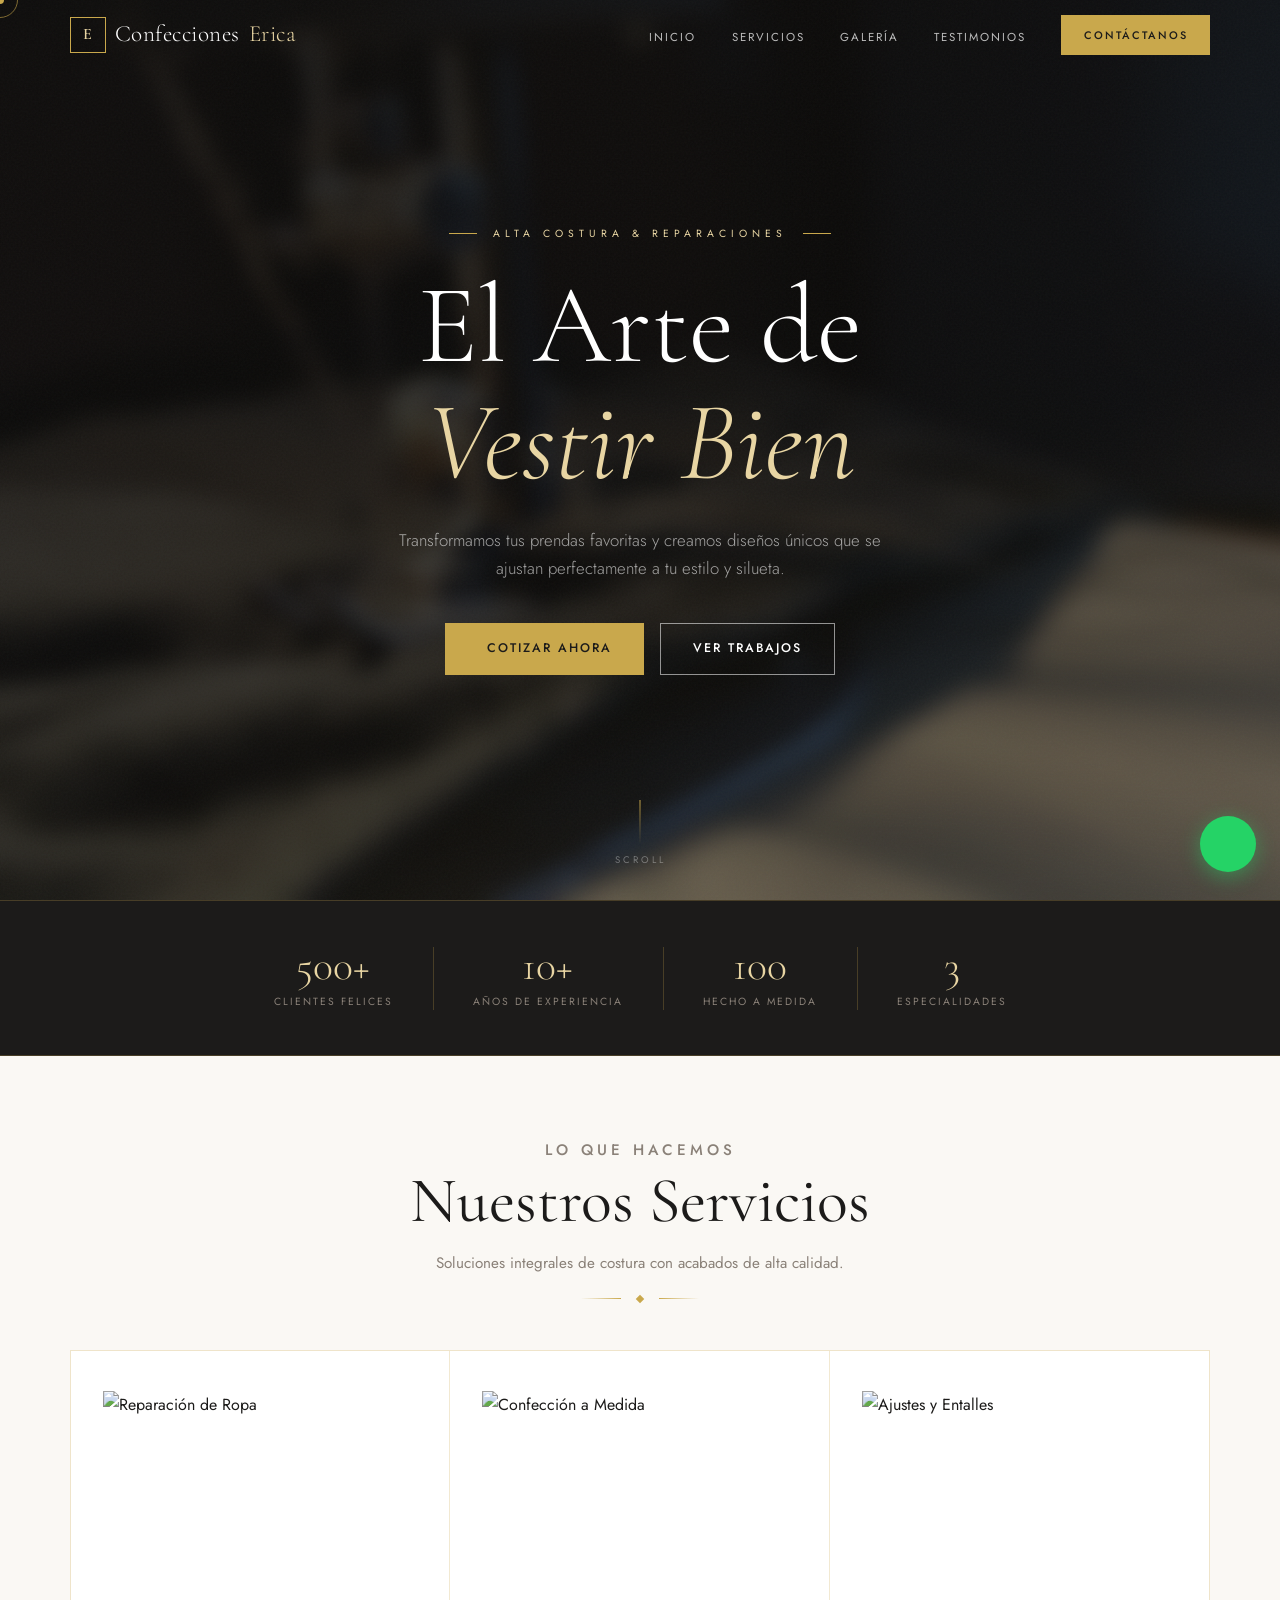
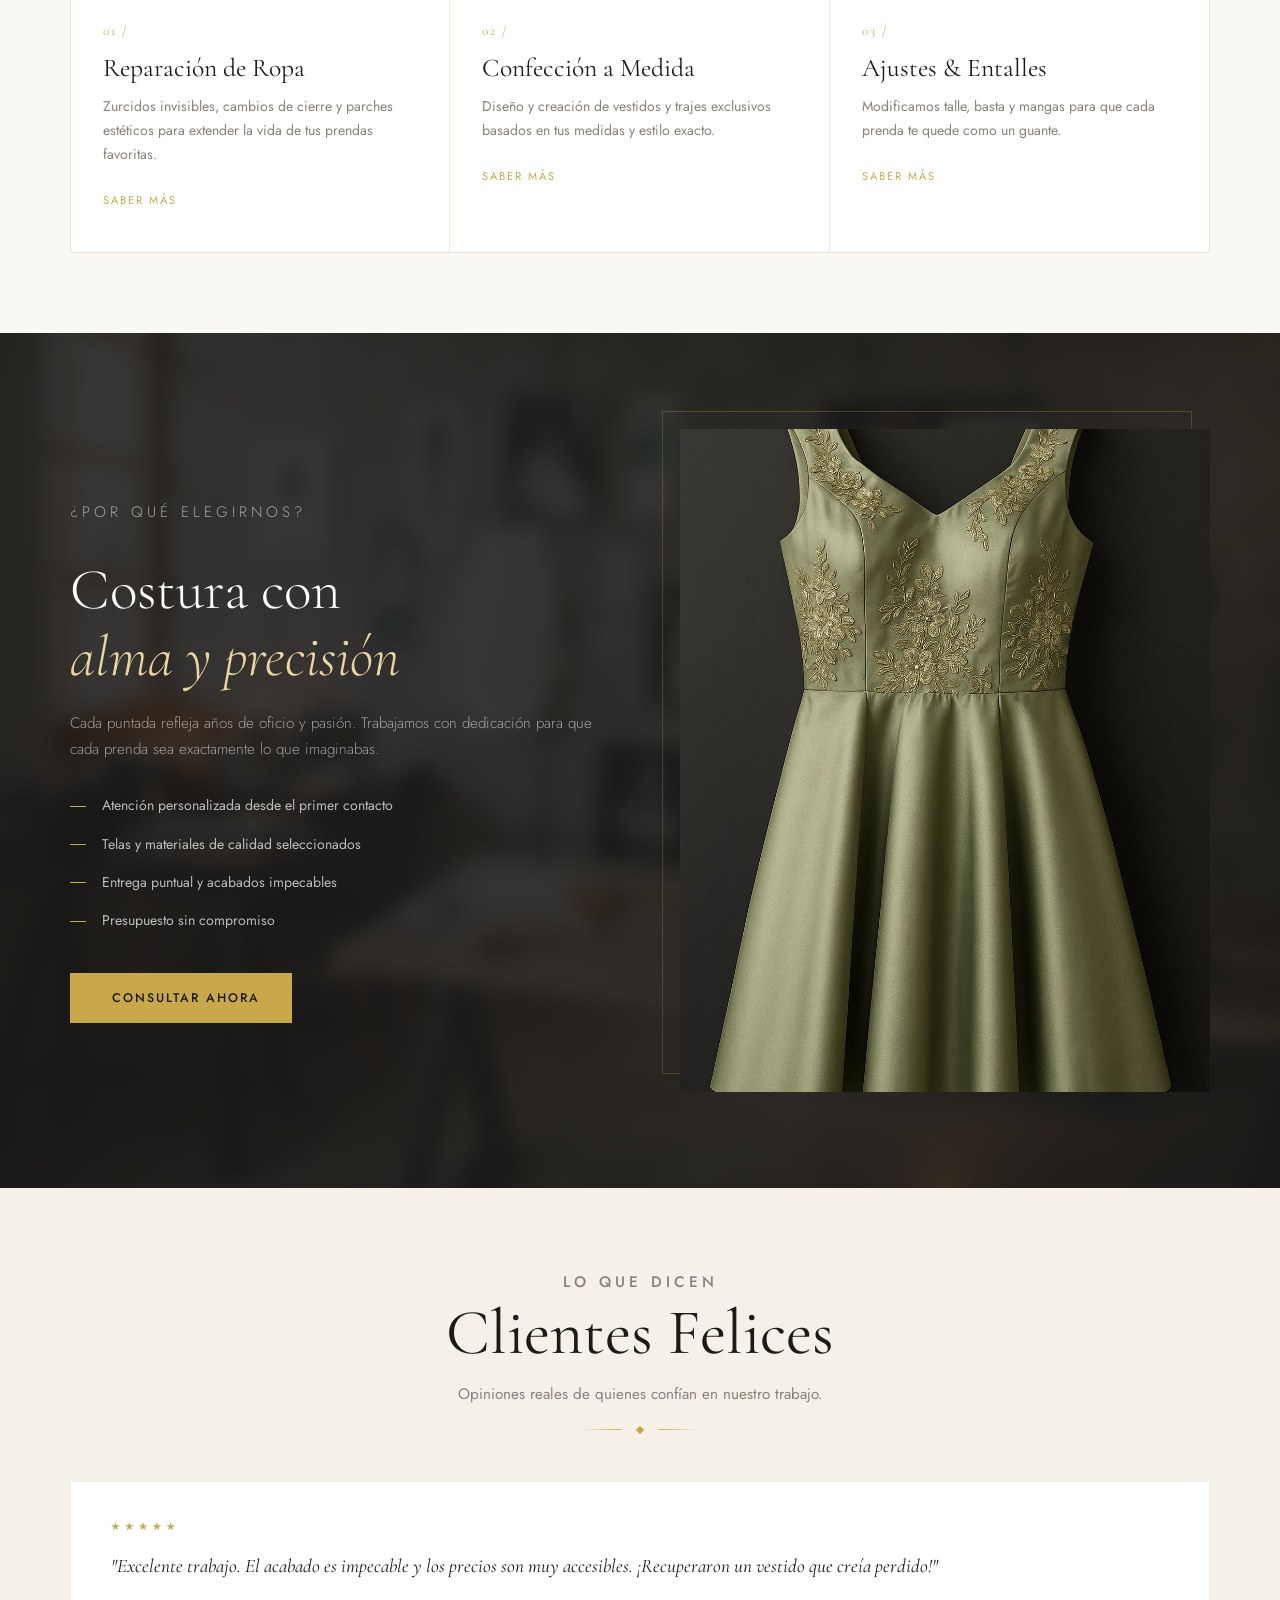
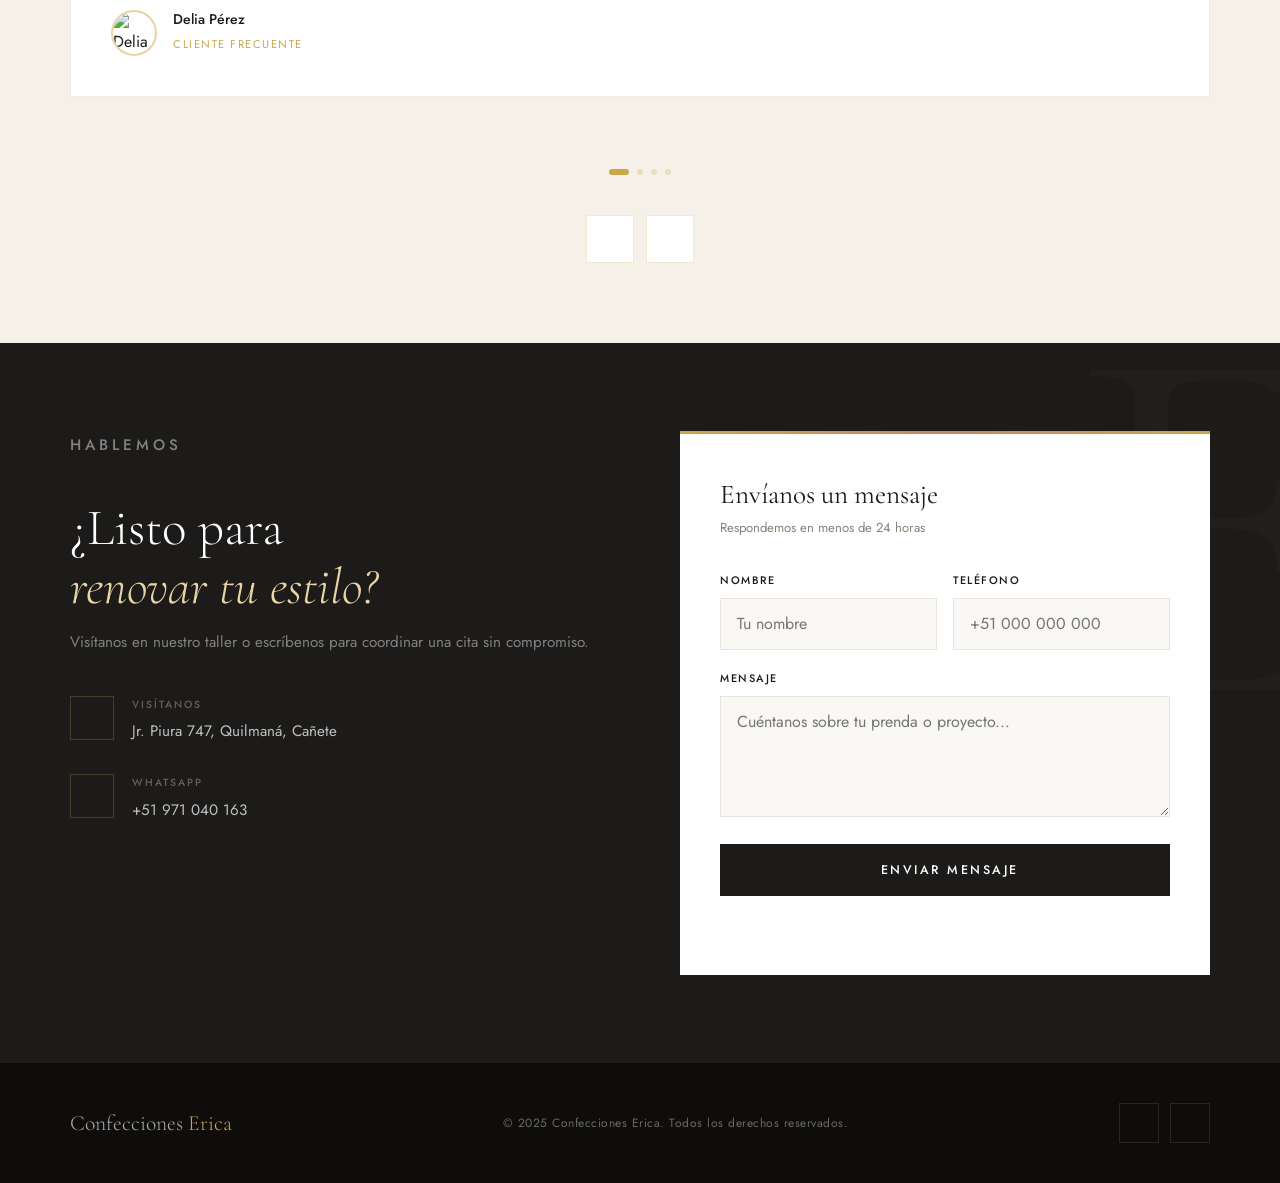
==== commit fe2dc691: "Correccion de bugs" ====
--- a/index.html
+++ b/index.html
@@ -408,12 +408,11 @@
         dotsWrap.appendChild(d);
     });
 
-    function getGap() { return 24; }
-    function getCardW() { return cards[0] ? cards[0].offsetWidth + getGap() : 0; }
-
     function slideTo(index) {
         current = Math.max(0, Math.min(index, cards.length - 1));
-        track.style.transform = `translateX(-${current * getCardW()}px)`;
+        // Mide el ancho real de la tarjeta desde el DOM para que sea siempre exacto
+        const cardW = cards[0] ? cards[0].offsetWidth : 0;
+        track.style.transform = `translateX(-${current * cardW}px)`;
         dotsWrap.querySelectorAll('.t-dot').forEach((d, i) => d.classList.toggle('active', i === current));
     }
 
--- a/css/estilos.css
+++ b/css/estilos.css
@@ -277,21 +277,18 @@
 .testimonials-section { background: var(--cream); }
 .testimonials-overflow { overflow: hidden; }
 .testimonials-track {
-    display: flex; gap: 1.5rem;
+    display: flex; gap: 0;
     transition: transform 0.65s var(--ease-out);
     will-change: transform;
-    /* Soporte nativo scroll en móvil como fallback */
-    -webkit-overflow-scrolling: touch;
 }
 .testimonial-card {
-    background: white; padding: 2.5rem 2rem;
-    min-width: min(400px, 85vw);
+    background: white; padding: 2.5rem 2.5rem;
+    width: 100%;          /* se ajusta por JS a offsetWidth del overflow */
+    flex: 0 0 100%;       /* ocupa exactamente el contenedor visible */
     border: 1px solid rgba(0,0,0,0.07);
-    flex-shrink: 0;
-    /* Efecto entrada suave al aparecer */
-    transition: box-shadow 0.3s, transform 0.3s;
-}
-.testimonial-card:active { transform: scale(0.99); }
+    transition: box-shadow 0.3s;
+    box-sizing: border-box;
+}
 
 /* Indicadores de página */
 .testimonials-dots { display: flex; justify-content: center; gap: 0.5rem; margin-top: 2rem; }
@@ -429,6 +426,14 @@
 
 .active-link { color: white !important; }
 .active-link::after { width: 100% !important; }
+
+/* Navbar siempre oscuro (galería y páginas internas) */
+.navbar.always-dark {
+    background: rgba(14,13,12,0.97) !important;
+    backdrop-filter: blur(16px);
+    -webkit-backdrop-filter: blur(16px);
+    box-shadow: 0 1px 0 var(--border);
+}
 
 /* --- 16. Scroll Reveal --- */
 .reveal { opacity: 0; transform: translateY(30px); transition: opacity 0.75s var(--ease-out), transform 0.75s var(--ease-out); }
@@ -523,8 +528,8 @@
     .service-img-wrap { height: 180px; }
 
     /* Testimonios */
-    .testimonial-card { min-width: calc(100vw - 2rem); padding: 2rem 1.5rem; }
-    .testimonial-card blockquote { font-size: 1.1rem; }
+    .testimonial-card { padding: 2rem 1.5rem; }
+    .testimonial-card blockquote { font-size: 1.05rem; }
 
     /* Formulario */
     .form-row { grid-template-columns: 1fr; }
@@ -551,7 +556,7 @@
     .hero h1 { font-size: 2.4rem; }
     .gallery-page-grid { grid-template-columns: 1fr; }
     .gallery-item.item-large { grid-column: auto; aspect-ratio: 1; }
-    .testimonial-card { min-width: calc(100vw - 2rem); }
+
 }
 
 /* Efectos táctiles — ripple en botones */
@@ -566,3 +571,159 @@
     pointer-events: none;
     margin-left: -10px; margin-top: -10px;
 }
+
+/* ==========================================
+   GALERÍA — TARJETAS EDITORIALES CON MARCO
+   ========================================== */
+
+/* Fondo de sección ligeramente más cálido */
+.gallery-section-wrap { background: var(--cream); }
+
+/* Grid de tarjetas */
+.gallery-cards {
+    display: grid;
+    grid-template-columns: repeat(3, 1fr);
+    gap: 2.5rem;
+}
+
+/* Tarjeta completa */
+.gcard {
+    display: flex;
+    flex-direction: column;
+    gap: 1.1rem;
+    transition: transform 0.45s var(--ease-out);
+    cursor: pointer;
+}
+
+@media (hover: hover) {
+    .gcard:hover { transform: translateY(-6px); }
+    .gcard:hover .gcard-img-wrap img { transform: scale(1.07); filter: grayscale(0%); }
+    .gcard:hover .gcard-shine { opacity: 1; transform: translateX(100%); }
+    .gcard:hover .gcard-corner { border-color: var(--gold); }
+    .gcard:hover .gcard-title { color: var(--gold-dark); }
+}
+
+/* Toque móvil */
+.gcard.touched { transform: translateY(-4px); }
+.gcard.touched .gcard-corner { border-color: var(--gold); }
+.gcard.touched .gcard-title { color: var(--gold-dark); }
+.gcard.touched .gcard-img-wrap img { transform: scale(1.05); filter: grayscale(0%); }
+
+/* Marco con esquinas decorativas */
+.gcard-frame {
+    position: relative;
+    padding: 10px;                          /* espacio entre borde exterior y foto */
+    background: white;
+    box-shadow:
+        0 4px 20px rgba(0,0,0,0.08),
+        0 1px 3px rgba(0,0,0,0.06);
+    transition: box-shadow 0.4s;
+}
+
+.gcard:hover .gcard-frame,
+.gcard.touched .gcard-frame {
+    box-shadow:
+        0 12px 40px rgba(0,0,0,0.14),
+        0 2px 6px rgba(0,0,0,0.08);
+}
+
+/* Foto dentro del marco */
+.gcard-img-wrap {
+    position: relative;
+    overflow: hidden;
+    aspect-ratio: 4 / 5;
+    background: var(--cream);
+}
+
+.gcard-img-wrap img {
+    width: 100%; height: 100%;
+    object-fit: cover;
+    display: block;
+    filter: grayscale(18%);
+    transition: transform 0.65s var(--ease-out), filter 0.5s;
+}
+
+/* Destello de luz al hover */
+.gcard-shine {
+    position: absolute;
+    inset: 0;
+    background: linear-gradient(105deg, transparent 40%, rgba(255,255,255,0.22) 50%, transparent 60%);
+    transform: translateX(-100%);
+    opacity: 0;
+    transition: opacity 0.1s, transform 0.7s var(--ease-out);
+    pointer-events: none;
+    z-index: 2;
+}
+
+/* Esquinas doradas tipo galería de arte */
+.gcard-corner {
+    position: absolute;
+    width: 18px;
+    height: 18px;
+    border-color: rgba(201,168,76,0.45);
+    border-style: solid;
+    transition: border-color 0.4s;
+    z-index: 3;
+}
+.gcard-corner.tl { top: 4px; left: 4px;  border-width: 2px 0 0 2px; }
+.gcard-corner.tr { top: 4px; right: 4px; border-width: 2px 2px 0 0; }
+.gcard-corner.bl { bottom: 4px; left: 4px;  border-width: 0 0 2px 2px; }
+.gcard-corner.br { bottom: 4px; right: 4px; border-width: 0 2px 2px 0; }
+
+/* Info debajo de la tarjeta */
+.gcard-info {
+    padding: 0 0.2rem;
+}
+
+.gcard-cat {
+    display: inline-block;
+    font-family: var(--font-body);
+    font-size: 0.62rem;
+    font-weight: 600;
+    text-transform: uppercase;
+    letter-spacing: 3px;
+    color: var(--gold);
+    margin-bottom: 0.4rem;
+}
+
+.gcard-title {
+    font-family: var(--font-display);
+    font-size: 1.25rem;
+    font-weight: 400;
+    color: var(--charcoal);
+    line-height: 1.2;
+    margin-bottom: 0.25rem;
+    transition: color 0.35s;
+}
+
+.gcard-sub {
+    font-family: var(--font-body);
+    font-size: 0.8rem;
+    color: var(--muted);
+    font-weight: 300;
+}
+
+/* Ocultar/mostrar con filtros */
+.gcard.hide {
+    display: none;
+}
+.gcard.show {
+    animation: fadeInItem 0.5s var(--ease-out) both;
+}
+
+/* Responsive galería de tarjetas */
+@media (max-width: 900px) {
+    .gallery-cards { grid-template-columns: repeat(2, 1fr); gap: 2rem; }
+}
+
+@media (max-width: 500px) {
+    .gallery-cards { grid-template-columns: 1fr 1fr; gap: 1.2rem; }
+    .gcard-corner { width: 13px; height: 13px; }
+    .gcard-frame { padding: 7px; }
+    .gcard-title { font-size: 1.05rem; }
+    .gcard-cat { font-size: 0.58rem; letter-spacing: 2px; }
+}
+
+@media (max-width: 360px) {
+    .gallery-cards { grid-template-columns: 1fr; gap: 1.8rem; }
+}
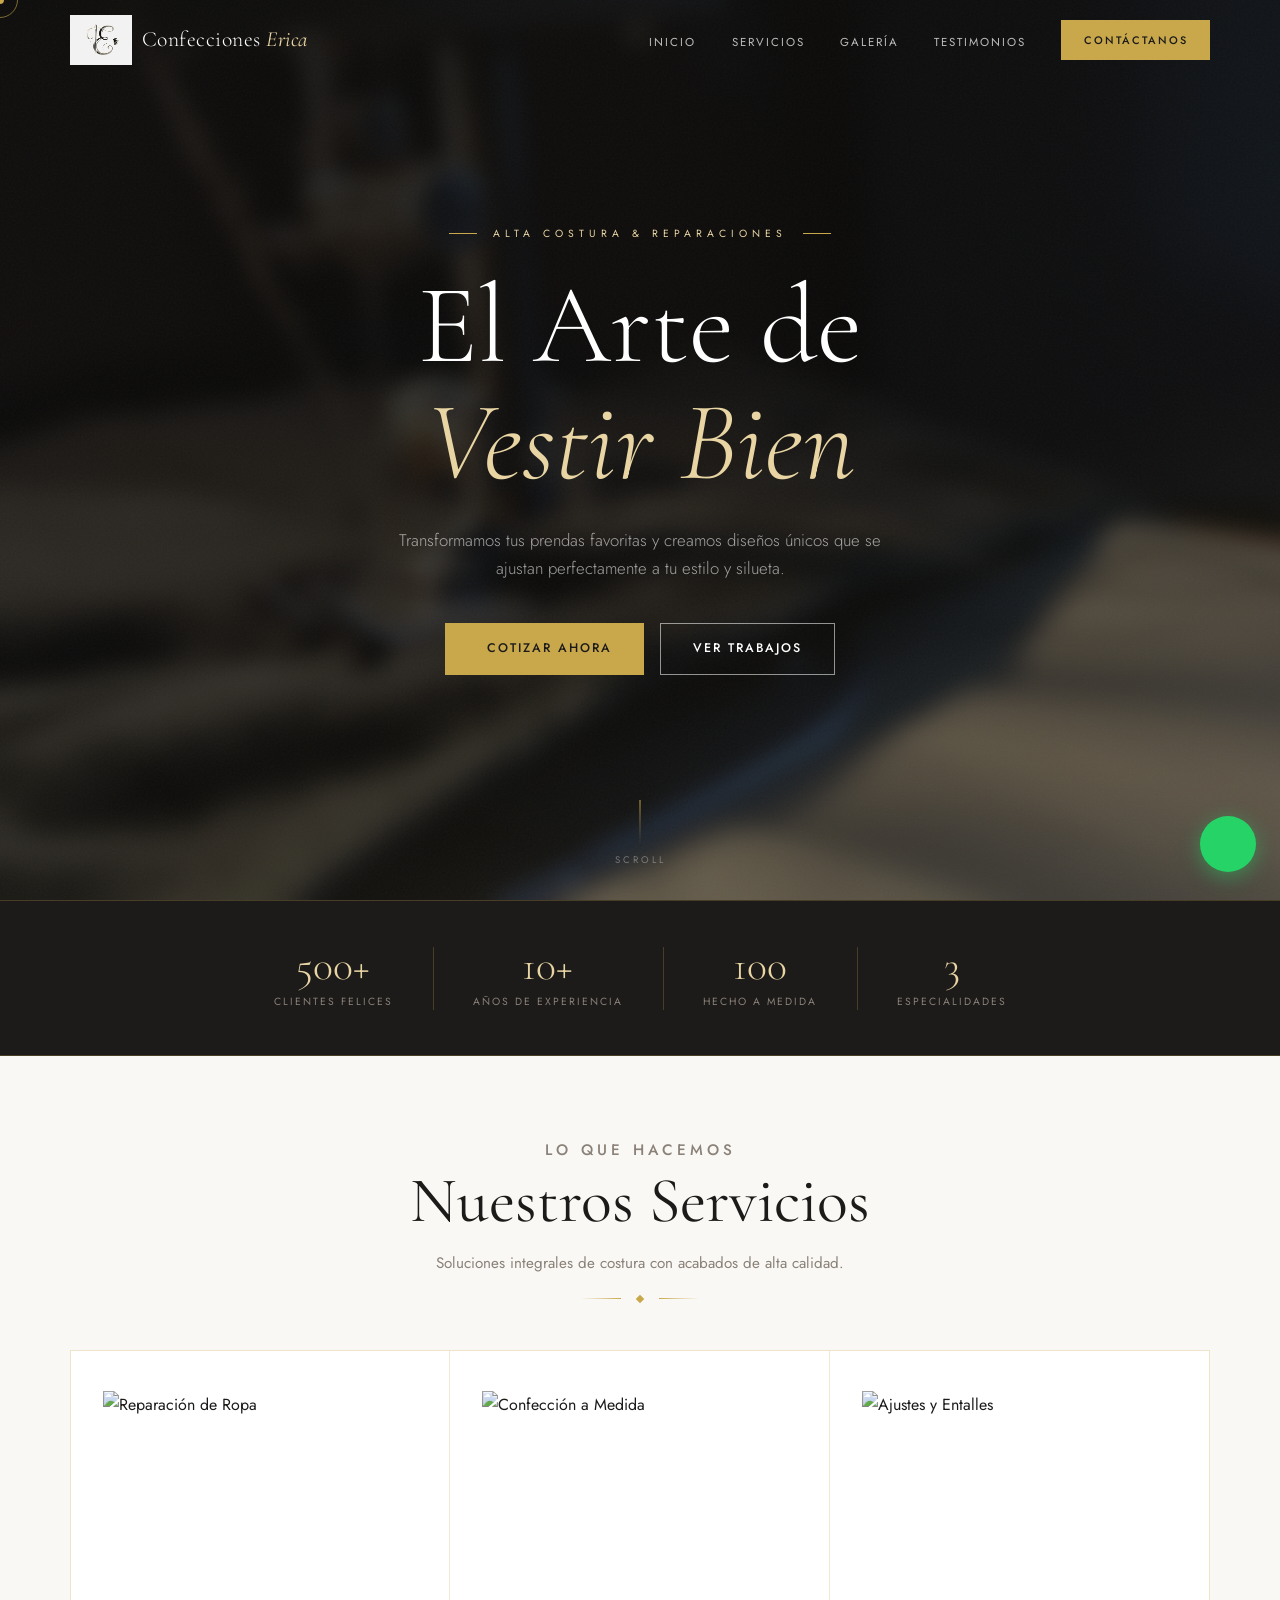
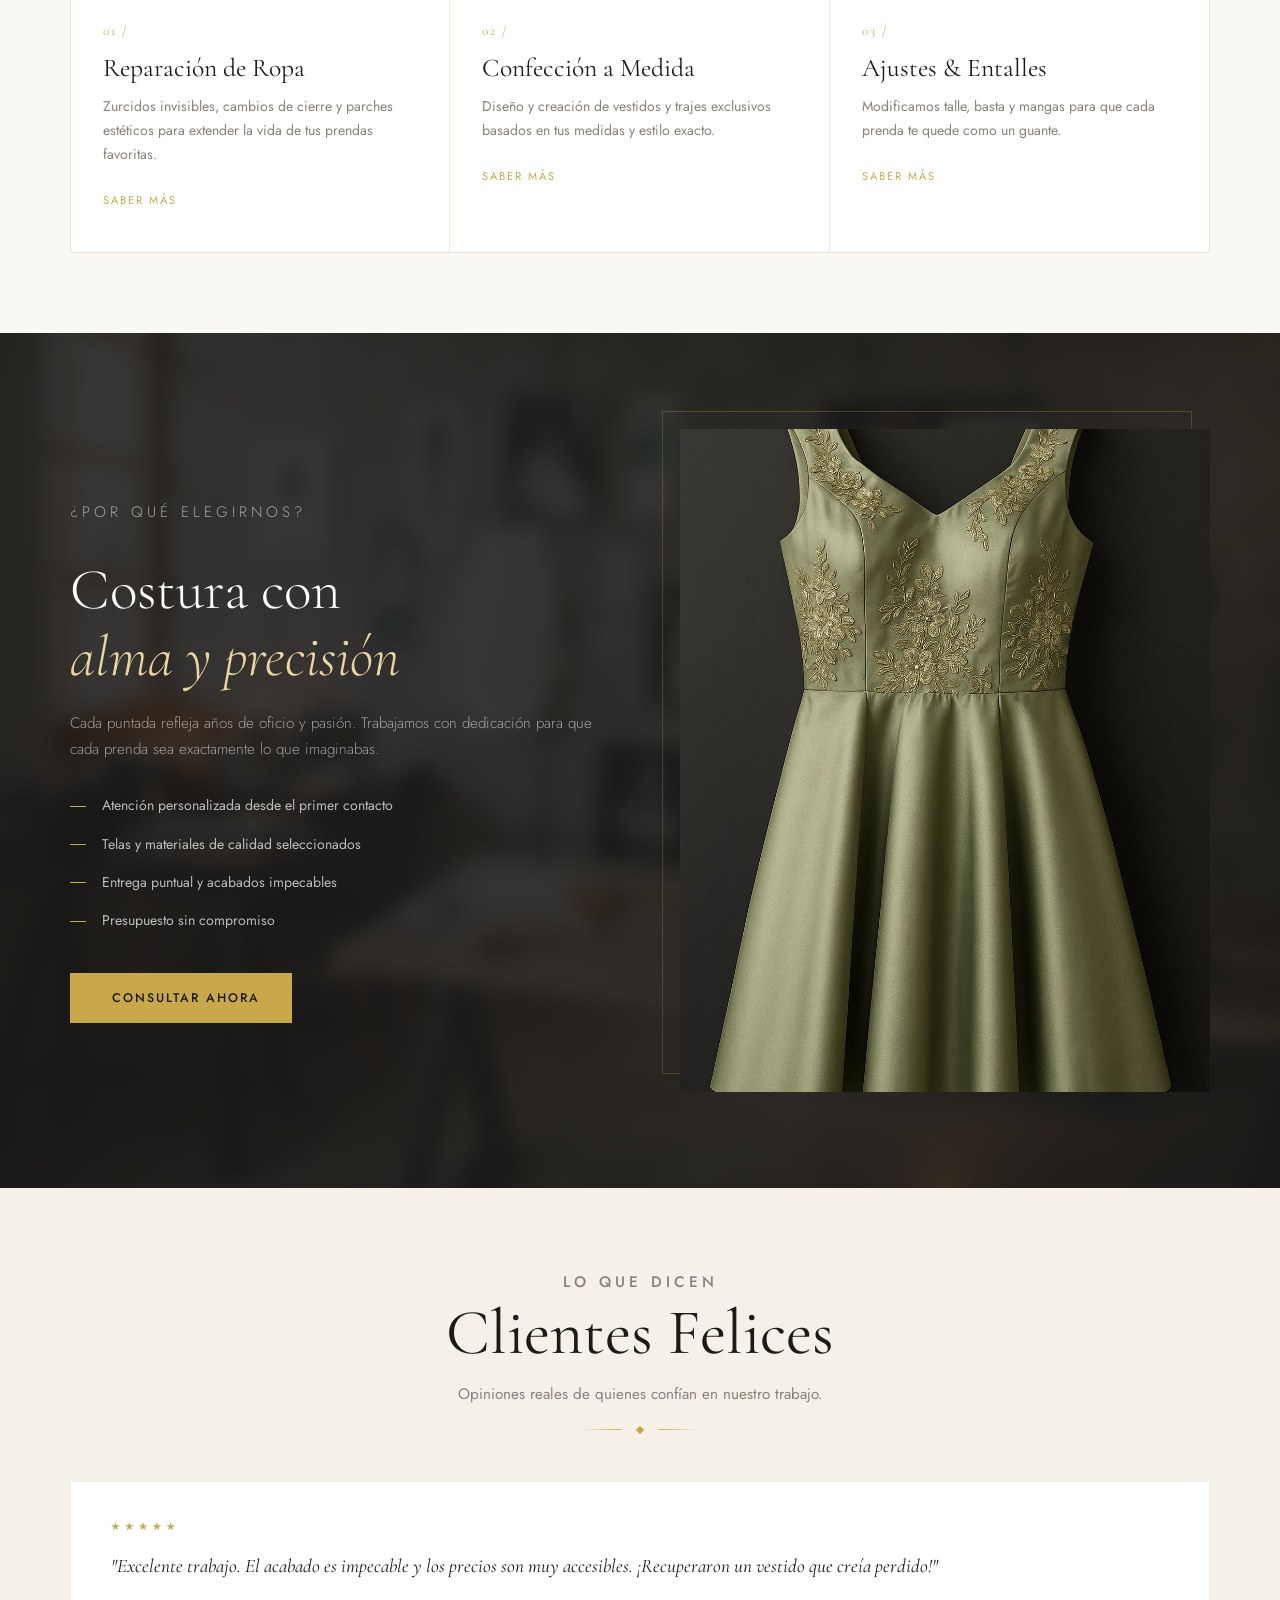
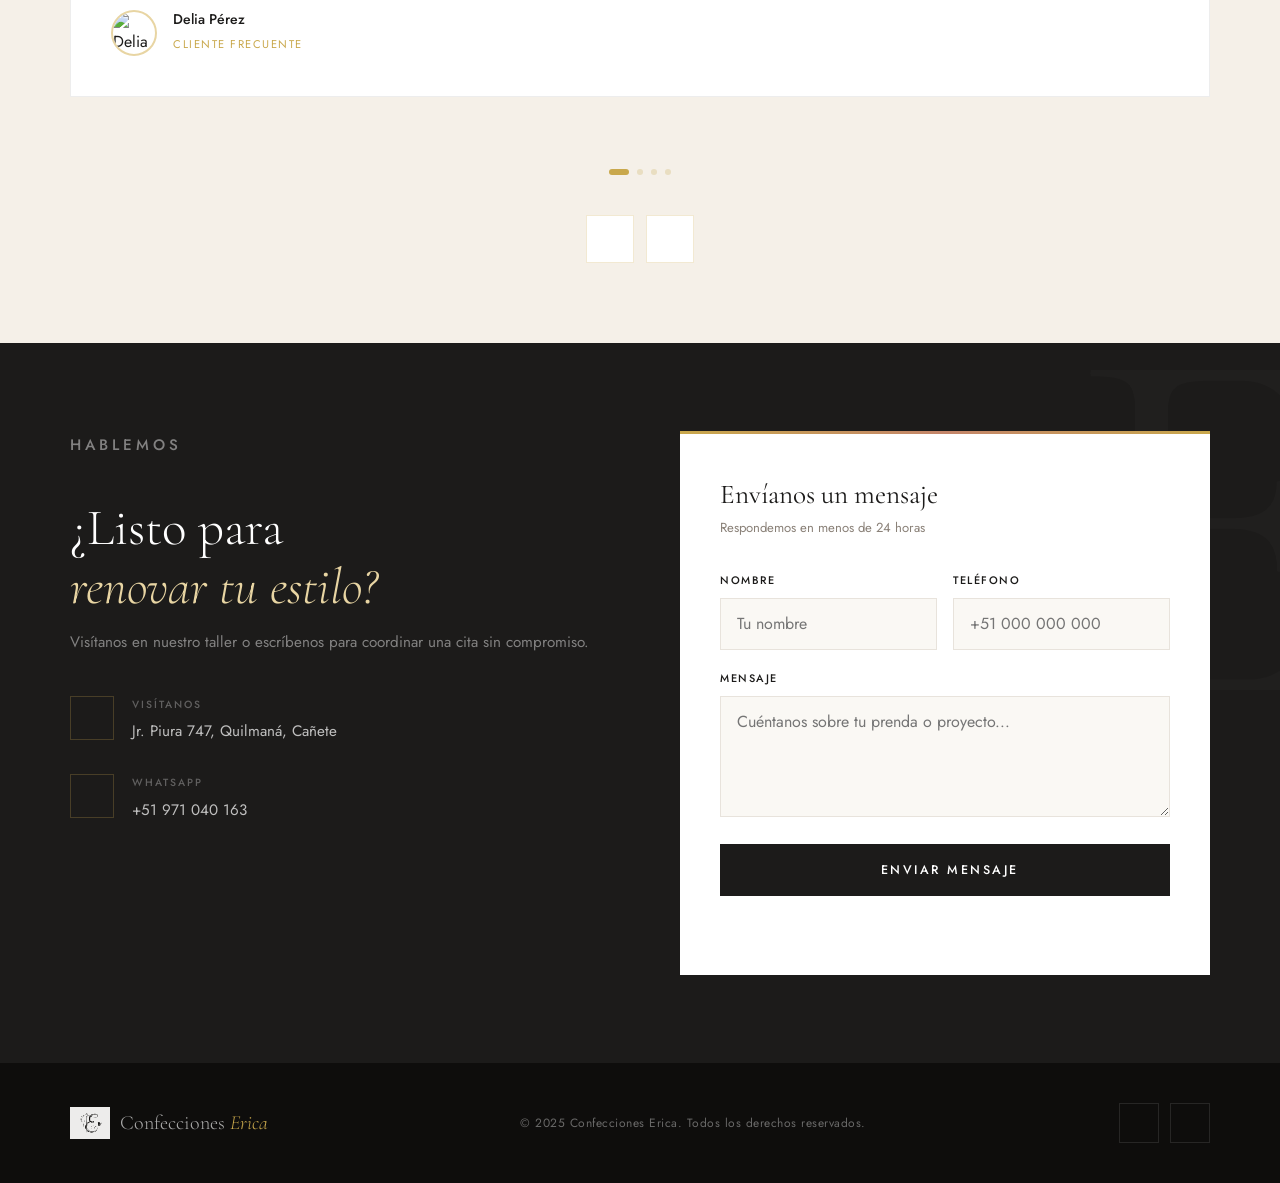
==== commit f45baf5a: "Add Logo.png" ====
--- a/index.html
+++ b/index.html
@@ -24,8 +24,8 @@
 <nav class="navbar" id="navbar">
     <div class="container nav-container">
         <a href="index.html" class="logo">
-            <span class="logo-monogram">E</span>
-            Confecciones <span>Erica</span>
+            <img src="img/Logo.png" alt="Confecciones Erica" class="logo-img">
+            <span class="logo-text">Confecciones <em>Erica</em></span>
         </a>
         <ul class="nav-menu" id="nav-menu">
             <button class="menu-close" id="menu-close" aria-label="Cerrar menú"><i class="ph ph-x"></i></button>
@@ -265,7 +265,10 @@
 <!-- ===== FOOTER ===== -->
 <footer>
     <div class="container footer-inner">
-        <div class="footer-logo">Confecciones <span>Erica</span></div>
+        <div class="footer-logo">
+            <img src="img/Logo.png" alt="Confecciones Erica" class="footer-logo-img">
+            <span>Confecciones <em>Erica</em></span>
+        </div>
         <p>© 2025 Confecciones Erica. Todos los derechos reservados.</p>
         <div class="social-links">
             <a href="#" aria-label="Facebook"><i class="ph ph-facebook-logo"></i></a>
--- a/css/estilos.css
+++ b/css/estilos.css
@@ -19,7 +19,7 @@
     --font-display: 'Cormorant Garamond', serif;
     --font-body: 'Jost', sans-serif;
 
-    --header-height: 70px;
+    --header-height: 80px;
     --container-width: 1180px;
     --ease-out: cubic-bezier(0.16, 1, 0.3, 1);
 }
@@ -101,9 +101,37 @@
 }
 .nav-container { display: flex; justify-content: space-between; align-items: center; width: 100%; }
 
-.logo { font-family: var(--font-display); font-size: 1.45rem; font-weight: 300; color: white; display: flex; align-items: center; gap: 0.55rem; letter-spacing: 0.5px; }
-.logo-monogram { width: 36px; height: 36px; border: 1px solid var(--gold); display: flex; align-items: center; justify-content: center; color: var(--gold); font-size: 1rem; font-weight: 600; flex-shrink: 0; }
-.logo span { color: var(--gold-light); }
+.logo { display: flex; align-items: center; gap: 0.6rem; flex-shrink: 0; }
+
+/* Imagen del logo — mix-blend-mode la integra sobre el fondo oscuro */
+.logo-img {
+    height: 62px;
+    width: 62px;
+    object-fit: contain;
+    flex-shrink: 0;
+    mix-blend-mode: luminosity;
+    filter: brightness(1.8) contrast(0.9);
+    transition: filter 0.3s, mix-blend-mode 0.3s;
+}
+/* Al hacer scroll el navbar se oscurece más — el logo queda más brillante */
+.scroll-header .logo-img,
+.always-dark .logo-img {
+    filter: brightness(2.2) contrast(0.85);
+}
+
+.logo-text {
+    font-family: var(--font-display);
+    font-size: 1.35rem;
+    font-weight: 300;
+    color: white;
+    letter-spacing: 0.5px;
+    line-height: 1.1;
+}
+.logo-text em {
+    font-style: italic;
+    color: var(--gold-light);
+    font-weight: 400;
+}
 
 .nav-menu { display: flex; align-items: center; gap: 2.2rem; }
 .nav-link { font-family: var(--font-body); font-size: 0.72rem; font-weight: 400; text-transform: uppercase; letter-spacing: 2px; color: rgba(255,255,255,0.72); position: relative; transition: color 0.3s; padding: 0.3rem 0; }
@@ -344,8 +372,29 @@
 /* --- 13. Footer --- */
 footer { background: var(--deep); color: rgba(255,255,255,0.38); padding: 2.5rem 0; }
 .footer-inner { display: flex; justify-content: space-between; align-items: center; flex-wrap: wrap; gap: 1.2rem; }
-.footer-logo { font-family: var(--font-display); font-size: 1.35rem; color: rgba(255,255,255,0.65); font-weight: 300; }
-.footer-logo span { color: var(--gold); }
+.footer-logo {
+    display: flex;
+    align-items: center;
+    gap: 0.6rem;
+}
+.footer-logo-img {
+    height: 40px;
+    width: 40px;
+    object-fit: contain;
+    mix-blend-mode: luminosity;
+    filter: brightness(1.6) contrast(0.85) saturate(0.6);
+    flex-shrink: 0;
+}
+.footer-logo span {
+    font-family: var(--font-display);
+    font-size: 1.25rem;
+    color: rgba(255,255,255,0.65);
+    font-weight: 300;
+}
+.footer-logo em {
+    font-style: italic;
+    color: var(--gold);
+}
 .social-links { display: flex; gap: 0.7rem; }
 .social-links a { width: 40px; height: 40px; border: 1px solid rgba(255,255,255,0.1); display: flex; align-items: center; justify-content: center; color: rgba(255,255,255,0.45); font-size: 1rem; transition: all 0.3s; }
 .social-links a:hover, .social-links a:active { border-color: var(--gold); color: var(--gold); background: rgba(201,168,76,0.1); }
@@ -727,3 +776,10 @@
 @media (max-width: 360px) {
     .gallery-cards { grid-template-columns: 1fr; gap: 1.8rem; }
 }
+
+/* Logo responsive */
+@media (max-width: 600px) {
+    .logo-img { height: 52px; width: 52px; }
+    .logo-text { font-size: 1.1rem; }
+    .footer-logo-img { height: 34px; width: 34px; }
+}
